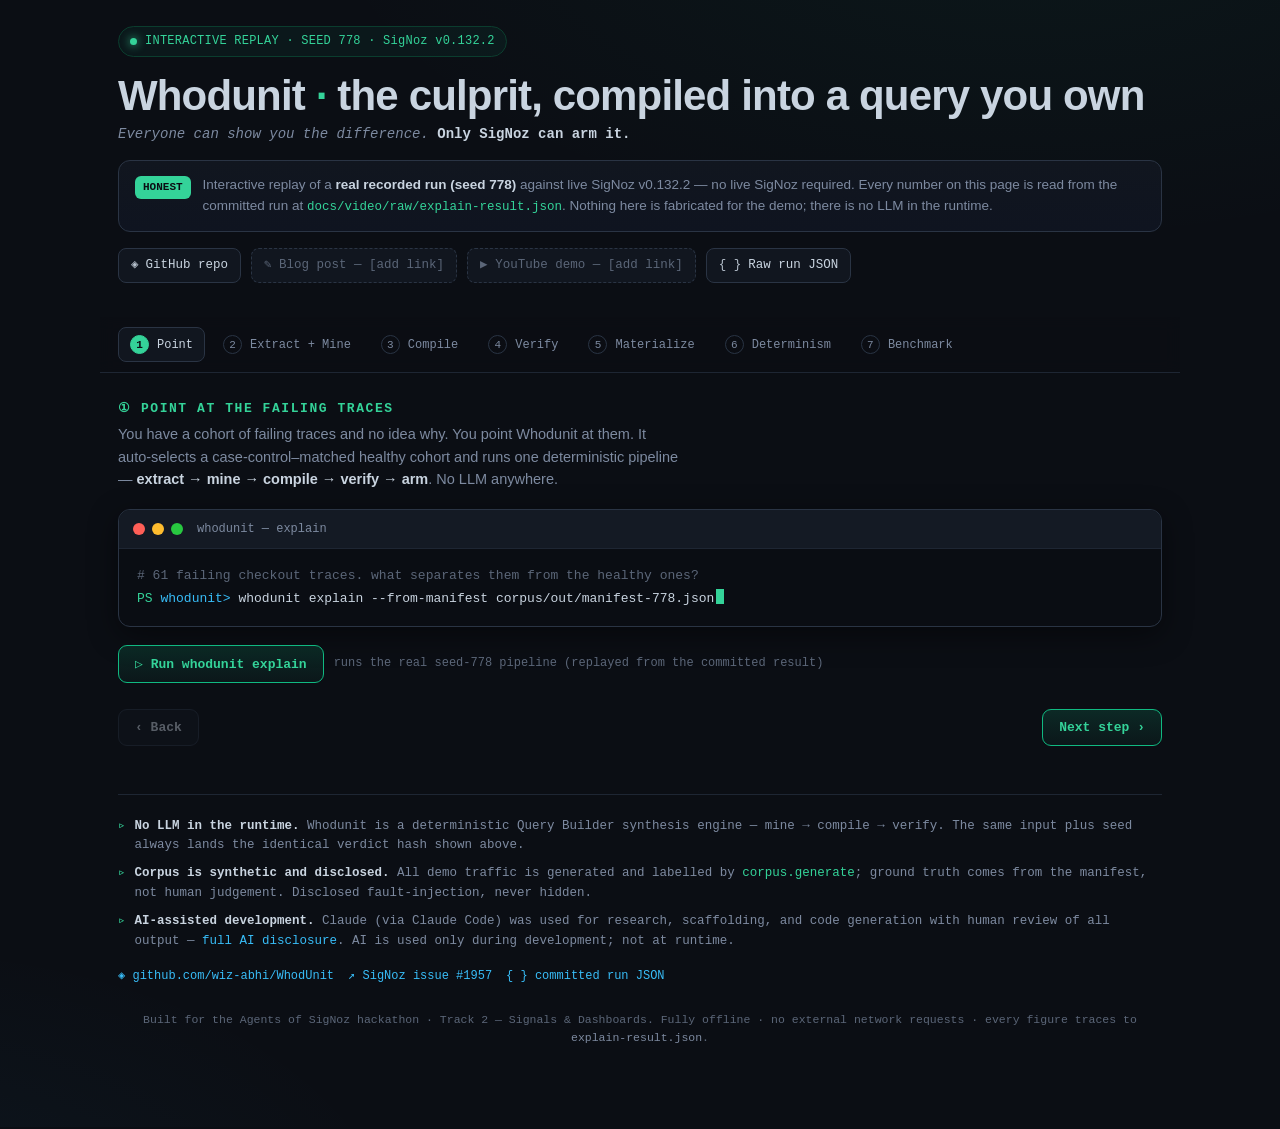
==== replay/index.html @ e2cc2e1f "replay: interactive hosted replay of the seed-778 run (HF static Space) Self-contained single-page a" ====
<!doctype html>
<html lang="en">
<head>
<meta charset="utf-8" />
<meta name="viewport" content="width=device-width, initial-scale=1" />
<title>Whodunit — Interactive Replay (seed 778)</title>
<style>
  /* ---- reset / base ---- */
  *, *::before, *::after { box-sizing: border-box; }
  :root{
    --bg:#0b0e14; --bg2:#0d1117; --panel:#11161f; --panel2:#0f1420;
    --line:#1e2633; --line2:#2a3444;
    --ink:#c9d4e0; --dim:#7d8aa0; --dim2:#5b6678;
    --green:#34d399; --green-d:#10b981; --green-dd:#0b3d2e;
    --amber:#d6a45a; --amber-b:#f59e0b;
    --cyan:#38bdf8; --cyan-d:#0b2e3d;
    --red:#f87171; --red-d:#ef4444;
    --mono:"SFMono-Regular",Consolas,"Liberation Mono",Menlo,"DejaVu Sans Mono",monospace;
    --sans:-apple-system,BlinkMacSystemFont,"Segoe UI",Roboto,Helvetica,Arial,sans-serif;
    --shadow:0 8px 30px rgba(0,0,0,.45);
  }
  html,body{margin:0;padding:0;}
  body{
    background:
      radial-gradient(1200px 600px at 80% -10%, rgba(16,185,129,.06), transparent 60%),
      radial-gradient(900px 500px at -10% 110%, rgba(56,189,248,.05), transparent 60%),
      var(--bg);
    color:var(--ink); font-family:var(--sans);
    font-size:15px; line-height:1.55; -webkit-font-smoothing:antialiased;
  }
  a{color:var(--cyan); text-decoration:none;}
  a:hover{text-decoration:underline;}
  .wrap{max-width:1080px; margin:0 auto; padding:0 18px 80px;}
  .mono{font-family:var(--mono);}
  .nowrap{white-space:nowrap;}

  /* ---- banner ---- */
  header.top{padding:26px 0 8px;}
  .kicker{display:inline-flex;align-items:center;gap:8px;font-family:var(--mono);font-size:12px;color:var(--green);
    border:1px solid var(--green-dd);background:rgba(16,185,129,.06);padding:5px 11px;border-radius:999px;letter-spacing:.02em;}
  .kicker .dot{width:7px;height:7px;border-radius:50%;background:var(--green);box-shadow:0 0 10px var(--green);animation:pulse 2.4s infinite;}
  @keyframes pulse{0%,100%{opacity:1}50%{opacity:.35}}
  h1.title{font-size:clamp(26px,4.6vw,42px);line-height:1.08;margin:16px 0 6px;font-weight:800;letter-spacing:-.02em;}
  h1 .accent{color:var(--green);}
  .tagline{font-family:var(--mono);color:var(--dim);font-size:14px;margin:0 0 14px;font-style:italic;}
  .tagline b{color:var(--ink);font-style:normal;}
  .honest{border:1px solid var(--line2);background:linear-gradient(180deg,var(--panel),var(--panel2));
    border-radius:12px;padding:14px 16px;margin:14px 0 6px;font-size:13.5px;color:var(--dim);display:flex;gap:12px;align-items:flex-start;}
  .honest .badge{flex:none;font-family:var(--mono);font-size:11px;color:var(--bg);background:var(--green);border-radius:6px;padding:3px 8px;font-weight:700;margin-top:1px;}
  .honest code{color:var(--green);font-family:var(--mono);font-size:12.5px;}
  .links{display:flex;flex-wrap:wrap;gap:10px;margin:16px 0 4px;}
  .links a, .links span.ph{display:inline-flex;align-items:center;gap:7px;font-family:var(--mono);font-size:12.5px;
    border:1px solid var(--line2);border-radius:8px;padding:7px 12px;color:var(--ink);background:var(--panel);}
  .links a:hover{border-color:var(--green-d);text-decoration:none;}
  .links span.ph{color:var(--dim2);border-style:dashed;}
  .links .ico{opacity:.9;}

  /* ---- stepper rail ---- */
  nav.rail{position:sticky;top:0;z-index:20;background:rgba(11,14,20,.82);backdrop-filter:blur(8px);
    border-bottom:1px solid var(--line);margin:22px -18px 0;padding:10px 18px;overflow-x:auto;}
  .rail-inner{display:flex;gap:6px;min-width:max-content;}
  .step-btn{font-family:var(--mono);font-size:12px;color:var(--dim);background:transparent;border:1px solid transparent;
    border-radius:8px;padding:7px 11px;cursor:pointer;display:flex;align-items:center;gap:8px;white-space:nowrap;transition:.15s;}
  .step-btn .n{width:19px;height:19px;border-radius:50%;border:1px solid var(--line2);display:grid;place-items:center;font-size:11px;color:var(--dim);flex:none;}
  .step-btn:hover{color:var(--ink);border-color:var(--line2);}
  .step-btn.done .n{background:var(--green-dd);border-color:var(--green-d);color:var(--green);}
  .step-btn.active{color:var(--ink);background:var(--panel);border-color:var(--line2);}
  .step-btn.active .n{background:var(--green);border-color:var(--green);color:var(--bg);font-weight:700;}

  /* ---- stage ---- */
  main{margin-top:26px;}
  .screen{display:none;animation:fade .35s ease;}
  .screen.active{display:block;}
  @keyframes fade{from{opacity:0;transform:translateY(6px)}to{opacity:1;transform:none}}
  .screen h2{font-size:13px;font-family:var(--mono);color:var(--green);letter-spacing:.12em;text-transform:uppercase;margin:0 0 4px;}
  .screen .lead{color:var(--dim);font-size:14.5px;margin:0 0 18px;max-width:70ch;}
  .screen .lead b{color:var(--ink);}

  /* ---- terminal window ---- */
  .term{background:#0a0d13;border:1px solid var(--line2);border-radius:12px;box-shadow:var(--shadow);overflow:hidden;}
  .term-bar{display:flex;align-items:center;gap:8px;padding:10px 14px;background:#141a24;border-bottom:1px solid var(--line);}
  .term-bar .tl{display:flex;gap:7px;}
  .term-bar .tl i{width:12px;height:12px;border-radius:50%;display:block;}
  .tl .r{background:#ff5f57}.tl .y{background:#febc2e}.tl .g{background:#28c840}
  .term-bar .ttl{font-family:var(--mono);font-size:12px;color:var(--dim);margin-left:6px;}
  .term-body{padding:16px 18px;font-family:var(--mono);font-size:13px;line-height:1.7;overflow-x:auto;}
  .term-body .prompt{color:var(--green);}
  .term-body .path{color:var(--cyan);}
  .term-body .muted{color:var(--dim2);}
  .caret{display:inline-block;width:8px;height:15px;background:var(--green);vertical-align:-2px;animation:blink 1.05s step-end infinite;margin-left:2px;}
  @keyframes blink{50%{opacity:0}}

  .btn{font-family:var(--mono);font-size:13px;cursor:pointer;border-radius:9px;padding:10px 16px;font-weight:600;
    border:1px solid var(--green-d);background:linear-gradient(180deg,rgba(16,185,129,.16),rgba(16,185,129,.05));color:var(--green);transition:.15s;}
  .btn:hover{background:rgba(16,185,129,.22);box-shadow:0 0 0 3px rgba(16,185,129,.12);}
  .btn:active{transform:translateY(1px);}
  .btn[disabled]{opacity:.4;cursor:default;box-shadow:none;}
  .btn.ghost{border-color:var(--line2);color:var(--ink);background:var(--panel);}
  .btn.ghost:hover{border-color:var(--dim);box-shadow:none;}
  .btn.cyan{border-color:var(--cyan);color:var(--cyan);background:linear-gradient(180deg,rgba(56,189,248,.14),rgba(56,189,248,.04));}
  .btn.cyan:hover{background:rgba(56,189,248,.2);box-shadow:0 0 0 3px rgba(56,189,248,.12);}
  .actions{display:flex;flex-wrap:wrap;gap:10px;margin-top:18px;align-items:center;}
  .actions .hint{font-family:var(--mono);font-size:12px;color:var(--dim2);}

  .reveal{max-height:0;overflow:hidden;transition:max-height .5s ease, opacity .4s ease;opacity:0;}
  .reveal.show{max-height:6000px;opacity:1;}

  /* ---- verdict banner (board) ---- */
  .verdict{border:1px solid var(--green-d);border-radius:10px;background:rgba(16,185,129,.05);padding:13px 16px;margin:16px 0;}
  .verdict .vh{font-family:var(--mono);color:var(--green);font-size:11px;letter-spacing:.14em;text-transform:uppercase;margin-bottom:5px;}
  .verdict .vt{font-family:var(--mono);font-size:14px;color:var(--ink);}
  .verdict .vt .hl{color:var(--green);font-weight:700;}

  /* ---- board table ---- */
  .board-wrap{overflow-x:auto;border:1px solid var(--line2);border-radius:10px;background:#0a0d13;}
  table.board{border-collapse:collapse;width:100%;font-family:var(--mono);font-size:12.5px;min-width:760px;}
  table.board th{text-align:left;color:var(--ink);font-weight:700;padding:11px 12px;border-bottom:1px solid var(--line2);background:#121822;position:sticky;top:0;}
  table.board th.num, table.board td.num{text-align:right;}
  table.board td{padding:8px 12px;border-bottom:1px solid rgba(30,38,51,.6);color:var(--green);vertical-align:top;}
  table.board tr.win td{background:rgba(16,185,129,.09);color:var(--green);font-weight:700;}
  table.board tr.win td:first-child{border-left:3px solid var(--green);}
  table.board td.mark{color:var(--dim2);width:26px;text-align:center;}
  table.board tr.miss td{color:var(--amber);}
  table.board tr.miss td.cand{text-decoration:line-through;text-decoration-color:rgba(214,164,90,.5);}
  table.board tr.miss td.mark{color:var(--amber);}
  table.board td .lift{color:var(--green);}
  table.board tr.miss td .lift{color:var(--amber);}
  .board-foot{font-family:var(--mono);font-size:12px;color:var(--dim);padding:11px 14px;border-top:1px solid var(--line2);
    display:flex;flex-wrap:wrap;gap:16px;justify-content:space-between;}
  .board-foot b{color:var(--ink);}
  .cost{color:var(--cyan);}

  /* ---- compile ---- */
  .grid2{display:grid;grid-template-columns:1fr;gap:16px;}
  @media(min-width:760px){.grid2{grid-template-columns:1fr 1fr;}}
  .card{border:1px solid var(--line2);background:var(--panel);border-radius:11px;padding:15px 16px;}
  .card h3{margin:0 0 10px;font-size:12px;font-family:var(--mono);color:var(--dim);letter-spacing:.1em;text-transform:uppercase;}
  .expr{font-family:var(--mono);font-size:clamp(18px,3.4vw,26px);text-align:center;padding:14px 8px;color:var(--ink);letter-spacing:.02em;}
  .expr .op{color:var(--green);} .expr .A{color:#7dd3fc;} .expr .B{color:#86efac;} .expr .C{color:var(--amber-b);}
  .rsf{text-align:center;font-family:var(--mono);font-size:12.5px;color:var(--dim);margin-top:2px;}
  .rsf b{color:var(--cyan);}
  .leaf{font-family:var(--mono);font-size:12.5px;padding:9px 0;border-bottom:1px solid var(--line);display:flex;gap:10px;align-items:baseline;}
  .leaf:last-child{border-bottom:0;}
  .leaf .lk{flex:none;width:16px;height:16px;border-radius:4px;display:grid;place-items:center;font-size:11px;font-weight:700;color:var(--bg);}
  .leaf .lk.A{background:#7dd3fc;} .leaf .lk.B{background:#86efac;} .leaf .lk.C{background:var(--amber-b);}
  .leaf code{color:var(--ink);word-break:break-word;}

  /* ---- verify receipt ---- */
  .receipt{border:1px solid var(--line2);border-radius:14px;background:linear-gradient(180deg,#0a0d13,#0c1017);padding:24px;text-align:center;}
  .receipt .rr{display:inline-flex;flex-wrap:wrap;gap:0;align-items:stretch;border:1px solid var(--line2);border-radius:12px;overflow:hidden;}
  .receipt .cell{padding:16px 22px;border-right:1px solid var(--line2);min-width:120px;}
  .receipt .cell:last-child{border-right:0;}
  .receipt .cell .lab{font-family:var(--mono);font-size:11px;color:var(--dim);letter-spacing:.1em;text-transform:uppercase;}
  .receipt .cell .val{font-family:var(--mono);font-size:30px;font-weight:800;color:var(--ink);margin-top:4px;}
  .receipt .cell.match{background:rgba(16,185,129,.1);}
  .receipt .cell.match .val{color:var(--green);}
  .receipt .snap{opacity:0;transform:scale(.6) translateY(8px);transition:transform .45s cubic-bezier(.2,1.3,.4,1),opacity .4s;}
  .receipt .snap.in{opacity:1;transform:none;}
  .receipt .prec{margin-top:20px;font-family:var(--mono);font-size:14px;color:var(--dim);opacity:0;transition:opacity .5s;}
  .receipt .prec.in{opacity:1;}
  .receipt .prec b{color:var(--green);font-size:18px;}
  .receipt .costline{margin-top:10px;font-family:var(--mono);font-size:12px;color:var(--cyan);opacity:0;transition:opacity .5s;}
  .receipt .costline.in{opacity:1;}
  .glow{animation:glow 1.6s ease;}
  @keyframes glow{0%{box-shadow:0 0 0 0 rgba(16,185,129,.5)}100%{box-shadow:0 0 0 22px rgba(16,185,129,0)}}

  /* ---- materialize tabs ---- */
  .tabs{display:flex;gap:6px;margin-bottom:14px;flex-wrap:wrap;}
  .tab{font-family:var(--mono);font-size:12.5px;color:var(--dim);background:var(--panel);border:1px solid var(--line2);
    border-radius:8px;padding:8px 13px;cursor:pointer;}
  .tab.active{color:var(--cyan);border-color:var(--cyan);background:var(--cyan-d);}
  .tpane{display:none;} .tpane.active{display:block;}
  .permalink{font-family:var(--mono);font-size:11.5px;word-break:break-all;color:var(--dim);background:#0a0d13;border:1px solid var(--line);border-radius:9px;padding:12px 14px;max-height:150px;overflow:auto;}
  .permalink .host{color:var(--cyan);}
  .note{font-family:var(--mono);font-size:12px;color:var(--dim2);margin-top:9px;}
  .json{font-family:var(--mono);font-size:12px;line-height:1.65;background:#0a0d13;border:1px solid var(--line);border-radius:10px;padding:16px;overflow-x:auto;}
  .json .k{color:#7dd3fc;} .json .s{color:var(--green);} .json .fire{color:var(--red);font-weight:700;} .json .p{color:var(--dim);}
  .firing-pill{display:inline-flex;align-items:center;gap:8px;font-family:var(--mono);font-size:12px;color:var(--red);
    border:1px solid var(--red-d);background:rgba(239,68,68,.08);border-radius:999px;padding:5px 12px;margin-bottom:12px;}
  .firing-pill .d{width:7px;height:7px;border-radius:50%;background:var(--red);box-shadow:0 0 8px var(--red);animation:pulse 1.3s infinite;}
  .shot{border:1px solid var(--line2);border-radius:10px;overflow:hidden;margin-top:12px;}
  .shot img{display:block;width:100%;height:auto;}
  .shot .cap{font-family:var(--mono);font-size:11.5px;color:var(--dim);padding:8px 12px;background:var(--panel);border-top:1px solid var(--line);}

  /* ---- determinism ---- */
  .hashbox{border:1px solid var(--line2);border-radius:12px;background:#0a0d13;padding:22px;text-align:center;}
  .hashbox .hl{font-family:var(--mono);font-size:11px;color:var(--dim);letter-spacing:.12em;text-transform:uppercase;}
  .hashval{font-family:var(--mono);font-size:clamp(11px,2.6vw,16px);word-break:break-all;color:var(--green);margin:12px auto;max-width:640px;letter-spacing:.5px;}
  .runrow{display:flex;flex-wrap:wrap;gap:10px;align-items:center;justify-content:center;margin-top:6px;}
  .runlog{font-family:var(--mono);font-size:12px;color:var(--dim);margin-top:16px;text-align:left;max-width:640px;margin-left:auto;margin-right:auto;}
  .runlog div{padding:3px 0;border-bottom:1px solid var(--line);}
  .runlog .ok{color:var(--green);}

  /* ---- benchmark ---- */
  .bench-wrap{overflow-x:auto;border:1px solid var(--line2);border-radius:10px;}
  table.bench{border-collapse:collapse;width:100%;font-family:var(--mono);font-size:12.5px;min-width:720px;}
  table.bench th{background:#121822;color:var(--ink);text-align:left;padding:11px 12px;border-bottom:1px solid var(--line2);font-weight:700;}
  table.bench td{padding:10px 12px;border-bottom:1px solid rgba(30,38,51,.6);color:var(--dim);}
  table.bench td.ok{color:var(--green);font-weight:700;}
  table.bench td.abst{color:var(--cyan);}
  table.bench .pass{color:var(--green);}
  table.bench .fail{color:var(--amber);}
  table.bench tr.flag td{background:rgba(16,185,129,.05);}
  .bench-tot{font-family:var(--mono);font-size:13px;color:var(--green);margin-top:14px;text-align:center;font-weight:700;}

  /* ---- footer ---- */
  footer{margin-top:48px;border-top:1px solid var(--line);padding-top:22px;color:var(--dim);font-size:13px;}
  footer .disc{display:grid;gap:9px;font-family:var(--mono);font-size:12.5px;}
  footer .disc .li{display:flex;gap:9px;align-items:flex-start;}
  footer .disc .li .c{color:var(--green);flex:none;}
  footer .fl{margin-top:16px;display:flex;flex-wrap:wrap;gap:14px;font-family:var(--mono);font-size:12px;}
  .provenance{font-family:var(--mono);font-size:11.5px;color:var(--dim2);margin-top:26px;text-align:center;}
  .provenance a{color:var(--dim);}
  .sr{position:absolute;width:1px;height:1px;overflow:hidden;clip:rect(0,0,0,0);}
</style>
</head>
<body>
<div class="wrap">

  <header class="top">
    <span class="kicker"><span class="dot"></span>INTERACTIVE REPLAY · SEED 778 · SigNoz v0.132.2</span>
    <h1 class="title">Whodunit <span class="accent">·</span> the culprit, compiled into a query you own</h1>
    <p class="tagline">Everyone can show you the difference. <b>Only SigNoz can arm it.</b></p>

    <div class="honest">
      <span class="badge">HONEST</span>
      <div>Interactive replay of a <b style="color:var(--ink)">real recorded run (seed 778)</b> against live SigNoz v0.132.2 — no live SigNoz required.
      Every number on this page is read from the committed run at <code>docs/video/raw/explain-result.json</code>. Nothing here is fabricated for the demo; there is no LLM in the runtime.</div>
    </div>

    <div class="links">
      <a href="https://github.com/wiz-abhi/WhodUnit" target="_blank" rel="noopener"><span class="ico">◈</span> GitHub repo</a>
      <span class="ph" title="Fill in after publishing">✎ Blog post — [add link]</span>
      <span class="ph" title="Fill in after uploading">▶ YouTube demo — [add link]</span>
      <a href="data/explain-result.json" target="_blank" rel="noopener"><span class="ico">{ }</span> Raw run JSON</a>
    </div>
  </header>

  <nav class="rail" aria-label="Pipeline steps">
    <div class="rail-inner" id="rail"></div>
  </nav>

  <main id="stage">

    <!-- 0 · POINT -->
    <section class="screen active" data-step="0">
      <h2>① Point at the failing traces</h2>
      <p class="lead">You have a cohort of failing traces and no idea why. You point Whodunit at them. It auto-selects a case-control–matched healthy cohort and runs one deterministic pipeline — <b>extract → mine → compile → verify → arm</b>. No LLM anywhere.</p>
      <div class="term">
        <div class="term-bar"><span class="tl"><i class="r"></i><i class="y"></i><i class="g"></i></span><span class="ttl">whodunit — explain</span></div>
        <div class="term-body">
          <div><span class="muted"># 61 failing checkout traces. what separates them from the healthy ones?</span></div>
          <div><span class="prompt">PS</span> <span class="path">whodunit&gt;</span> whodunit explain --from-manifest corpus/out/manifest-778.json<span id="caret0" class="caret"></span></div>
          <div id="run0out" class="reveal"></div>
        </div>
      </div>
      <div class="actions">
        <button class="btn" id="btnRun0">▷ Run whodunit explain</button>
        <span class="hint">runs the real seed-778 pipeline (replayed from the committed result)</span>
      </div>
    </section>

    <!-- 1 · EXTRACT + MINE -->
    <section class="screen" data-step="1">
      <h2>② Extract + mine → the elimination board</h2>
      <p class="lead">One <b>clickhouse_sql</b> scan builds a per-trace boolean matrix (span predicates, parent→child edges, log features — joined by <code style="font-family:var(--mono);color:var(--green)">trace_id</code> in the same store). FP-growth then enumerates the <b>complete</b> itemset lattice before any test runs, so the FDR control is valid. It shows its work: the obvious single-predicate answers are eliminated because each appears in <b>both</b> cohorts. Only the conjunction survives.</p>

      <div class="verdict">
        <div class="vh">whodunit · verdict</div>
        <div class="vt"><span class="hl">DISCRIMINATOR</span> — the culprit is WITH edge <span class="hl">payment ⇒ redis-retry</span> AND WITHOUT <span class="hl">flag-service</span> &nbsp;(lift <span class="hl">13.1×</span>)</div>
      </div>

      <div class="board-wrap">
        <table class="board" id="boardTable">
          <thead><tr>
            <th class="mark"></th><th>candidate itemset</th>
            <th class="num">lift</th><th class="num">95% CI</th>
            <th class="num">bad</th><th class="num">healthy</th><th>verdict</th>
          </tr></thead>
          <tbody id="boardBody"></tbody>
        </table>
        <div class="board-foot">
          <span><b id="famN">7,806</b> candidate itemsets enumerated · <b id="featN">36</b> features · <b id="survN">6</b> survivors</span>
          <span class="cost">cost meter: one scan, <b id="rowsN" style="color:var(--cyan)">163,464</b> rows, <b id="msN" style="color:var(--cyan)">1,843</b> ms</span>
        </div>
      </div>
      <p class="note">Rows marked <span style="color:var(--amber)">✗</span> are near-misses struck out: adding a duration bucket to the winning pair changes nothing (same 61 / 0), so they are dominated and pruned. Single-predicate candidates never even reach here — each appears in both cohorts.</p>
    </section>

    <!-- 2 · COMPILE -->
    <section class="screen" data-step="2">
      <h2>③ Compile → a trace-operator query you own</h2>
      <p class="lead">The crown jewel. The winning itemset is lowered into a valid SigNoz <b>builder_trace_operator</b> envelope — respecting engine constraints (operator direction, left-bias, trace-scoped NOT) that were recovered by probing the live v0.132.2 engine.</p>
      <div class="grid2">
        <div class="card">
          <h3>compiled expression</h3>
          <div class="expr">( <span class="A">A</span> <span class="op">⇒</span> <span class="B">B</span> ) <span class="op">&amp;&amp;</span> <span class="op">NOT</span> <span class="C">C</span></div>
          <div class="rsf">returnSpansFrom = <b>A</b> &nbsp;·&nbsp; count_distinct(trace_id)</div>
        </div>
        <div class="card">
          <h3>leaf queries</h3>
          <div class="leaf"><span class="lk A">A</span><code>service.name = 'shop-payment'</code></div>
          <div class="leaf"><span class="lk B">B</span><code>name = 'redis-retry'</code></div>
          <div class="leaf"><span class="lk C">C</span><code>service.name = 'shop-flag-service' AND name = 'GET /flags/evaluate'</code></div>
        </div>
      </div>
      <p class="note">⇒ is the <b style="color:var(--ink)">direct</b> (single-hop) descendant operator; the outcome operand is normalised <b style="color:var(--ink)">left</b> so a real Trace Explorer link returns the right spans. Absence is only expressible anchored to a positive operand — a bare <code style="color:var(--green)">NOT C</code> returns zero and is refused.</p>
    </section>

    <!-- 3 · VERIFY -->
    <section class="screen" data-step="3">
      <h2>④ Verify — mined vs the live engine</h2>
      <p class="lead">The synthesized query is not trusted — it is <b>run against SigNoz</b> as a scalar <code style="font-family:var(--mono);color:var(--green)">count_distinct(trace_id)</code> and asserted equal to the miner's own local count. This is the differential receipt. It is the whole thesis in one row.</p>
      <div class="receipt" id="receipt">
        <div class="rr">
          <div class="cell snap" data-d="0"><div class="lab">mined</div><div class="val">61</div></div>
          <div class="cell snap" data-d="1"><div class="lab">SigNoz</div><div class="val">61</div></div>
          <div class="cell match snap" data-d="2"><div class="lab">verdict</div><div class="val">MATCH</div></div>
        </div>
        <div class="prec" id="precLine">precision <b>1.00</b> &nbsp;·&nbsp; recall <b>1.00</b> &nbsp;·&nbsp; 61 bad / 0 healthy</div>
        <div class="costline" id="costLine">verified live · 46,805 rows scanned</div>
      </div>
      <div class="actions">
        <button class="btn" id="btnVerify">▷ Run differential verification</button>
        <span class="hint">the flat baseline returns precision 0.17 here — it cannot see the conjunction</span>
      </div>
    </section>

    <!-- 4 · MATERIALIZE -->
    <section class="screen" data-step="4">
      <h2>⑤ Materialize — the artifact, not a paragraph</h2>
      <p class="lead">The deliverable is a Query Builder artifact you keep: a Trace Explorer permalink, a dashboard panel, and an armed v2alpha1 alert whose webhook fired end-to-end at <b>t+182s</b>.</p>
      <div class="tabs">
        <button class="tab active" data-t="perm">Trace Explorer permalink</button>
        <button class="tab" data-t="alert">Armed alert · firing webhook</button>
      </div>
      <div class="tpane active" data-t="perm">
        <div class="permalink" id="permBox"></div>
        <a class="btn cyan" id="permOpen" href="#" target="_blank" rel="noopener" style="display:inline-block;margin-top:12px;text-decoration:none;">↗ Open in a real SigNoz UI</a>
        <p class="note">This is the exact link Whodunit emitted (from <code style="color:var(--green)">docs/video/raw/permalink.txt</code>). It resolves against a running SigNoz at <code style="color:var(--cyan)">localhost:8080</code> — the dev stack the run was recorded on — so it opens a real Trace Explorer, not a mock.</p>
        <div class="shot"><img src="assets/operator-probe.png" alt="Trace-operator query executing in the SigNoz Query Builder" loading="lazy"><div class="cap">the compiled (A ⇒ B) && NOT C running live in the SigNoz Query Builder</div></div>
      </div>
      <div class="tpane" data-t="alert">
        <div class="firing-pill"><span class="d"></span>FIRING · critical · caught at POST /whodunit (4,282 B)</div>
        <div class="json" id="webhookBox"></div>
        <p class="note">Real captured webhook body from <code style="color:var(--green)">docs/video/raw/webhook.log</code> — a v2alpha1 rule on the compiled discriminator delivered end-to-end.</p>
        <div class="shot"><img src="assets/alert-firing.png" alt="The armed rule in SigNoz breaching both thresholds, and the delivered webhook body" loading="lazy"><div class="cap">the armed rule breaching WARN + CRIT thresholds → the delivered webhook</div></div>
      </div>
    </section>

    <!-- 5 · DETERMINISM -->
    <section class="screen" data-step="5">
      <h2>⑥ Determinism — same input, same verdict</h2>
      <p class="lead">There is no LLM and no randomness in the runtime. The same input plus seed always produces the <b>identical verdict hash</b>. Run it as many times as you like — it never drifts.</p>
      <div class="hashbox">
        <div class="hl">verdict hash · sha-256</div>
        <div class="hashval" id="hashVal">95f8835759e2865ec90f17b45df7f1f74f9944484bad4f014e0f209826f91fb5</div>
        <div class="runrow">
          <button class="btn" id="btnRerun">↻ Run again</button>
          <span class="hint" id="runCount">run #1 · hash stable</span>
        </div>
        <div class="runlog" id="runLog"></div>
      </div>
    </section>

    <!-- 6 · BENCHMARK -->
    <section class="screen" data-step="6">
      <h2>⑦ Benchmark — 6 / 6, honestly scored</h2>
      <p class="lead">Six scenarios run live against the stack, each scored against a machine-checkable ground-truth manifest, with a properly-implemented BubbleUp-style flat baseline for comparison. Whodunit nails the conjunction the baseline can't see, ties on single-feature faults (their home turf), and takes the honesty path — abstain / partial, never a false culprit — where a confident answer would be wrong.</p>
      <div class="bench-wrap">
        <table class="bench">
          <thead><tr><th>scenario</th><th>ground truth</th><th>whodunit</th><th>recall</th><th>flat baseline</th><th>outcome</th></tr></thead>
          <tbody id="benchBody"></tbody>
        </table>
      </div>
      <div class="bench-tot">6 / 6 scenarios pass · recall stays 1.00 on every expressible fault · baseline never clears the 0.80 precision gate on the conjunction</div>
      <p class="note">The flagship replay above is <b>seed 778</b> (61 bad traces). The benchmark aggregates six scenarios at their own seeds 101–106 — e.g. <code style="color:var(--green)">conditional_dep</code> at seed 101 has 89 bad traces. Counts vary with seed; the invariants do not. Full table: <a href="https://github.com/wiz-abhi/WhodUnit/blob/main/benchmark/REPORT.md" target="_blank" rel="noopener">benchmark/REPORT.md</a>.</p>
    </section>

  </main>

  <div class="actions" style="justify-content:space-between;margin-top:26px;">
    <button class="btn ghost" id="prevBtn">‹ Back</button>
    <button class="btn" id="nextBtn">Next step ›</button>
  </div>

  <footer>
    <div class="disc">
      <div class="li"><span class="c">▹</span><span><b style="color:var(--ink)">No LLM in the runtime.</b> Whodunit is a deterministic Query Builder synthesis engine — mine → compile → verify. The same input plus seed always lands the identical verdict hash shown above.</span></div>
      <div class="li"><span class="c">▹</span><span><b style="color:var(--ink)">Corpus is synthetic and disclosed.</b> All demo traffic is generated and labelled by <code style="color:var(--green)">corpus.generate</code>; ground truth comes from the manifest, not human judgement. Disclosed fault-injection, never hidden.</span></div>
      <div class="li"><span class="c">▹</span><span><b style="color:var(--ink)">AI-assisted development.</b> Claude (via Claude Code) was used for research, scaffolding, and code generation with human review of all output — <a href="https://github.com/wiz-abhi/WhodUnit#ai-disclosure" target="_blank" rel="noopener">full AI disclosure</a>. AI is used only during development; not at runtime.</span></div>
    </div>
    <div class="fl">
      <a href="https://github.com/wiz-abhi/WhodUnit" target="_blank" rel="noopener">◈ github.com/wiz-abhi/WhodUnit</a>
      <a href="https://github.com/SigNoz/signoz/issues/1957" target="_blank" rel="noopener">↗ SigNoz issue #1957</a>
      <a href="data/explain-result.json" target="_blank" rel="noopener">{ } committed run JSON</a>
    </div>
    <div class="provenance">Built for the Agents of SigNoz hackathon · Track 2 — Signals &amp; Dashboards. Fully offline · no external network requests · every figure traces to <a href="data/explain-result.json">explain-result.json</a>.</div>
  </footer>

</div>

<script>
/* ============================================================
   All values below are copied verbatim from the committed run
   docs/video/raw/explain-result.json (seed 778). No fetch is
   used, so the page renders identically offline / over file://.
   ============================================================ */
const DATA = {
  verdict_hash: "95f8835759e2865ec90f17b45df7f1f74f9944484bad4f014e0f209826f91fb5",
  family_size: 7806, n_features: 36,
  bad: 61, healthy: 0,
  lift: "13.1", ci: "[10.8, 17.2]",
  scan_rows: 163464, scan_ms: 1843, verify_rows: 46805,
  // the 6 survivors (mine_result_findings) — winner is index 1 (chosen_finding)
  survivors: [
    "edge payment ⇒ redis-retry  AND NOT edge checkout ⇒ GET /flags/evaluate",
    "edge payment ⇒ redis-retry  AND NOT span flag-service · GET /flags/evaluate",
    "edge payment ⇒ redis-retry  AND NOT svc shop-flag-service",
    "span payment · redis-retry  AND NOT edge checkout ⇒ GET /flags/evaluate",
    "span payment · redis-retry  AND NOT span flag-service · GET /flags/evaluate",
    "span payment · redis-retry  AND NOT svc shop-flag-service"
  ],
  winnerIndex: 1,
  // near_misses (struck out) — dur-bucket supersets, dominated & pruned
  nearMisses: [
    "dur [0,1.05ms)  AND edge payment ⇒ redis-retry  AND NOT edge checkout ⇒ GET /flags/evaluate",
    "dur [0,1.05ms)  AND span payment · redis-retry  AND NOT span flag-service · GET /flags/evaluate",
    "dur [17.3ms,∞)  AND edge payment ⇒ redis-retry  AND NOT svc shop-flag-service",
    "dur [17.3ms,∞)  AND span payment · redis-retry  AND NOT edge checkout ⇒ GET /flags/evaluate"
  ]
};

const STEPS = ["Point","Extract + Mine","Compile","Verify","Materialize","Determinism","Benchmark"];
let cur = 0, maxSeen = 0;

/* ---- build rail ---- */
const rail = document.getElementById('rail');
STEPS.forEach((s,i)=>{
  const b=document.createElement('button');
  b.className='step-btn'; b.dataset.i=i;
  b.innerHTML=`<span class="n">${i+1}</span>${s}`;
  b.onclick=()=>go(i);
  rail.appendChild(b);
});

function go(i){
  i=Math.max(0,Math.min(STEPS.length-1,i));
  cur=i; maxSeen=Math.max(maxSeen,i);
  document.querySelectorAll('.screen').forEach(s=>s.classList.toggle('active', +s.dataset.step===i));
  document.querySelectorAll('.step-btn').forEach((b,bi)=>{
    b.classList.toggle('active', bi===i);
    b.classList.toggle('done', bi<i || bi<=maxSeen && bi!==i);
  });
  document.getElementById('prevBtn').disabled = (i===0);
  const nb=document.getElementById('nextBtn');
  nb.textContent = i===STEPS.length-1 ? 'Back to start ↺' : 'Next step ›';
  window.scrollTo({top:0,behavior:'smooth'});
  if(i===1) renderBoard();
  if(i===4) renderMaterialize();
}
document.getElementById('nextBtn').onclick=()=>{ cur===STEPS.length-1 ? go(0) : go(cur+1); };
document.getElementById('prevBtn').onclick=()=>go(cur-1);

/* ---- step 0: run animation ---- */
document.getElementById('btnRun0').onclick=function(){
  this.disabled=true;
  const caret=document.getElementById('caret0'); caret.style.display='none';
  const out=document.getElementById('run0out');
  const lines=[
    ['<span class="muted">→ extract</span>  one clickhouse_sql scan · 163,464 rows · 1,843 ms',120],
    ['<span class="muted">→ mine</span>     7,806 candidate itemsets · 36 features · FP-growth lattice',180],
    ['<span class="muted">→ compile</span>  (A ⇒ B) && NOT C  ·  returnSpansFrom = A',180],
    ['<span class="muted">→ verify</span>   mined 61 == SigNoz 61  <span style="color:var(--green)">MATCH</span>',180],
    ['<span style="color:var(--green)">✓ DISCRIMINATOR</span>  lift 13.1× · precision 1.00 · recall 1.00',160],
    ['<span class="muted">verdict hash</span> 95f8835…  <span class="muted">(deterministic)</span>',120]
  ];
  out.classList.add('show'); let html='';
  let d=200;
  lines.forEach((ln)=>{ setTimeout(()=>{ html+=`<div>${ln[0]}</div>`; out.innerHTML=html; }, d); d+=ln[1]+260; });
  setTimeout(()=>{ html+=`<div style="margin-top:8px;color:var(--dim)">↳ step through each stage below, or hit <b style="color:var(--green)">Next step</b>.</div>`; out.innerHTML=html; go(1); }, d+150);
};

/* ---- step 1: elimination board ---- */
let boardBuilt=false;
function renderBoard(){
  if(boardBuilt) return; boardBuilt=true;
  document.getElementById('famN').textContent=DATA.family_size.toLocaleString();
  document.getElementById('featN').textContent=DATA.n_features;
  document.getElementById('survN').textContent=DATA.survivors.length;
  document.getElementById('rowsN').textContent=DATA.scan_rows.toLocaleString();
  document.getElementById('msN').textContent=DATA.scan_ms.toLocaleString();
  const body=document.getElementById('boardBody');
  const row=(mark,cand,cls)=>`<tr class="${cls}">
    <td class="mark">${mark}</td>
    <td class="cand">${cand}</td>
    <td class="num"><span class="lift">${DATA.lift}×</span></td>
    <td class="num">${DATA.ci}</td>
    <td class="num">${DATA.bad}</td>
    <td class="num">${DATA.healthy}</td>
    <td>discriminator</td></tr>`;
  let html='';
  DATA.survivors.forEach((c,i)=>{
    const win = i===DATA.winnerIndex;
    html+=row(win?'▸':'', c, win?'win':'');
  });
  DATA.nearMisses.forEach(c=>{ html+=row('✗', c, 'miss'); });
  body.innerHTML=html;
}

/* ---- step 3: verify receipt snap-in ---- */
let verified=false;
document.getElementById('btnVerify').onclick=function(){
  this.disabled=true;
  const cells=[...document.querySelectorAll('#receipt .snap')];
  cells.forEach(c=>c.classList.remove('in'));
  document.getElementById('precLine').classList.remove('in');
  document.getElementById('costLine').classList.remove('in');
  cells.forEach((c,i)=> setTimeout(()=>{
    c.classList.add('in');
    if(i===2){ c.classList.add('glow'); setTimeout(()=>c.classList.remove('glow'),1700); }
  }, 260*i + 200));
  setTimeout(()=>document.getElementById('precLine').classList.add('in'), 260*3+300);
  setTimeout(()=>document.getElementById('costLine').classList.add('in'), 260*3+650);
  verified=true;
};

/* ---- step 4: materialize (permalink + webhook) ---- */
let matBuilt=false;
function renderMaterialize(){
  if(matBuilt) return; matBuilt=true;
  const permBox=document.getElementById('permBox');
  permBox.innerHTML = '<span class="host">http://localhost:8080</span>/traces-explorer?compositeQuery=%257B%2522queryType%2522%253A%2522builder%2522%252C%2522builder%2522%253A%257B%2522queryData%2522%253A%255B…A: service.name=%27shop-payment%27 … B: name=%27redis-retry%27 … C: service.name=%27shop-flag-service%27 AND name=%27GET /flags/evaluate%27 … queryTraceOperator: %2528A %253D%253E B%2529 %2526%2526 NOT C, returnSpansFrom=A %255D%257D&startTime=1784957400000&endTime=1784957940000';
  document.getElementById('permOpen').href = REAL_PERMALINK;

  const wh=document.getElementById('webhookBox');
  wh.innerHTML = [
    '{',
    '  <span class="k">"receiver"</span>: <span class="s">"whodunit-default"</span>,',
    '  <span class="k">"status"</span>: <span class="fire">"firing"</span>,',
    '  <span class="k">"alerts"</span>: [{',
    '    <span class="k">"status"</span>: <span class="fire">"firing"</span>,',
    '    <span class="k">"labels"</span>: {',
    '      <span class="k">"alertname"</span>: <span class="s">"whodunit: (A =&gt; B) &amp;&amp; NOT C"</span>,',
    '      <span class="k">"ruleId"</span>: <span class="s">"019f97f7-f80b-7559-b585-8b0526accf71"</span>,',
    '      <span class="k">"severity"</span>: <span class="s">"critical"</span>,',
    '      <span class="k">"team"</span>: <span class="s">"whodunit"</span>,',
    '      <span class="k">"threshold.name"</span>: <span class="s">"warning"</span>',
    '    },',
    '    <span class="k">"annotations"</span>: {',
    '      <span class="k">"description"</span>: <span class="s">"Whodunit discriminator (A =&gt; B) &amp;&amp; NOT C — count_distinct(trace_id) of matching traces."</span>,',
    '      <span class="k">"summary"</span>: <span class="s">"Whodunit: (A =&gt; B) &amp;&amp; NOT C is firing."</span>,',
    '      <span class="k">"related_traces"</span>: <span class="s">"http://localhost:8080/traces-explorer?compositeQuery=…"</span>',
    '    },',
    '    <span class="k">"startsAt"</span>: <span class="s">"2026-07-25T06:33:29.361390944Z"</span>,',
    '    <span class="k">"fingerprint"</span>: <span class="s">"ad04ee00d16a72a0"</span>',
    '  }],',
    '  <span class="k">"externalURL"</span>: <span class="s">"http://localhost:8080"</span>, <span class="k">"version"</span>: <span class="s">"4"</span>',
    '}'
  ].join('\n');
}
/* the exact committed permalink string (docs/video/raw/permalink.txt) */
const REAL_PERMALINK = "http://localhost:8080/traces-explorer?compositeQuery=%257B%2522queryType%2522%253A%2522builder%2522%252C%2522builder%2522%253A%257B%2522queryData%2522%253A%255B%257B%2522dataSource%2522%253A%2522traces%2522%252C%2522queryName%2522%253A%2522A%2522%252C%2522filter%2522%253A%257B%2522expression%2522%253A%2522deployment.environment%2520%253D%2520%2527whodunit-demo%2527%2520AND%2520service.name%2520%253D%2520%2527shop-payment%2527%2522%257D%257D%255D%257D&startTime=1784957400000&endTime=1784957940000";

/* materialize tabs */
document.querySelectorAll('.tab').forEach(t=>{
  t.onclick=()=>{
    document.querySelectorAll('.tab').forEach(x=>x.classList.toggle('active',x===t));
    document.querySelectorAll('.tpane').forEach(p=>p.classList.toggle('active',p.dataset.t===t.dataset.t));
  };
});

/* ---- step 5: determinism re-run ---- */
let runN=1;
const runLog=document.getElementById('runLog');
document.getElementById('btnRerun').onclick=function(){
  runN++;
  const hv=document.getElementById('hashVal');
  hv.style.opacity=0;
  setTimeout(()=>{ hv.textContent=DATA.verdict_hash; hv.style.transition='opacity .3s'; hv.style.opacity=1; },140);
  document.getElementById('runCount').textContent=`run #${runN} · hash stable`;
  const line=document.createElement('div');
  line.innerHTML=`run #${runN}: <span class="ok">95f8835…f91fb5 ✓ identical</span> <span style="color:var(--dim2)">(no drift)</span>`;
  runLog.prepend(line);
  if(runLog.children.length>5) runLog.removeChild(runLog.lastChild);
};

/* ---- step 6: benchmark ---- */
const BENCH=[
  ["conditional_dep","discriminator","discriminator ✓","1.00","0.23 / 1.00","FAILS",true,"ok"],
  ["new_edge","discriminator","discriminator ✓","1.00","1.00 / 1.00","ties","","ok"],
  ["cache_bypass","discriminator","discriminator ✓","1.00","1.00 / 1.00","ties","","ok"],
  ["retry_storm","abstain","partial ✓","—","0.21 / 0.99","FAILS","","abst"],
  ["decoys","abstain","abstain ✓","—","0.29 / 0.85","FAILS","","abst"],
  ["null_scenario","abstain","abstain ✓","—","0.14 / 0.77","FAILS","","abst"]
];
document.getElementById('benchBody').innerHTML = BENCH.map(r=>{
  const outClass = r[5]==='ties' ? 'fail' : (r[5]==='FAILS' ? 'fail' : 'pass');
  const outTxt = r[5]==='ties' ? 'baseline ties' : (r[5]==='FAILS' ? 'baseline '+r[5].toLowerCase() : r[5]);
  return `<tr class="${r[6]?'flag':''}">
    <td style="color:var(--ink)">${r[0]}</td>
    <td>${r[1]}</td>
    <td class="${r[7]}">${r[2]}</td>
    <td style="color:var(--ink)">${r[3]}</td>
    <td>${r[4]}</td>
    <td class="${outClass}">${outTxt}</td></tr>`;
}).join('');

/* init */
go(0);
document.getElementById('prevBtn').disabled=true;
</script>
</body>
</html>
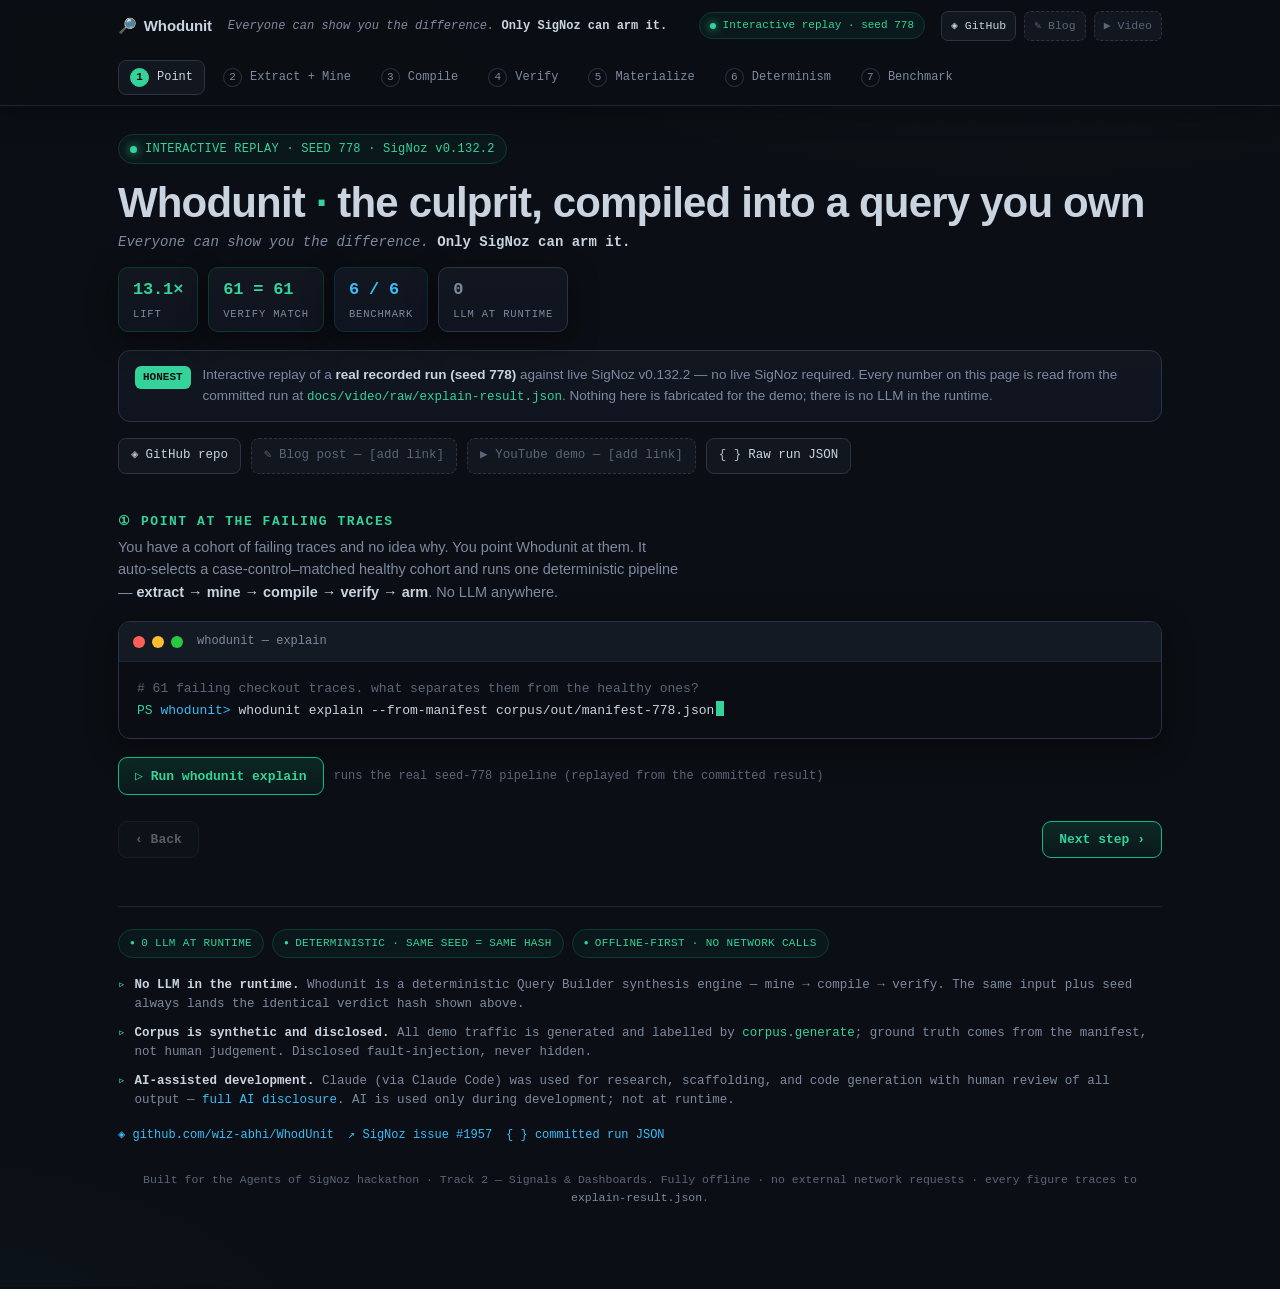
==== commit 3c69f64f: "replay: sticky header, hero chips, and stage-colored accents (amber verify/alert, blue materialize) " ====
--- a/replay/index.html
+++ b/replay/index.html
@@ -12,7 +12,7 @@
     --line:#1e2633; --line2:#2a3444;
     --ink:#c9d4e0; --dim:#7d8aa0; --dim2:#5b6678;
     --green:#34d399; --green-d:#10b981; --green-dd:#0b3d2e;
-    --amber:#d6a45a; --amber-b:#f59e0b;
+    --amber:#d6a45a; --amber-b:#f59e0b; --amber-dd:#3d2c0d;
     --cyan:#38bdf8; --cyan-d:#0b2e3d;
     --red:#f87171; --red-d:#ef4444;
     --mono:"SFMono-Regular",Consolas,"Liberation Mono",Menlo,"DejaVu Sans Mono",monospace;
@@ -34,16 +34,46 @@
   .mono{font-family:var(--mono);}
   .nowrap{white-space:nowrap;}
 
-  /* ---- banner ---- */
-  header.top{padding:26px 0 8px;}
+  /* ---- sticky shell (compact header + rail travel together) ---- */
+  .sticky-shell{position:sticky;top:0;z-index:30;background:rgba(11,14,20,.86);backdrop-filter:blur(10px);
+    border-bottom:1px solid var(--line);box-shadow:0 6px 24px rgba(0,0,0,.28);}
+  .header-compact{max-width:1080px;margin:0 auto;padding:11px 18px;display:flex;flex-wrap:wrap;align-items:center;gap:10px 16px;}
+  .wordmark{display:inline-flex;align-items:center;gap:7px;font-weight:800;font-size:15px;color:var(--ink);letter-spacing:-.01em;}
+  .wordmark .lens{filter:none;}
+  .tagline-mini{font-family:var(--mono);font-size:12px;color:var(--dim);font-style:italic;flex:1 1 auto;min-width:180px;}
+  .tagline-mini b{color:var(--ink);font-style:normal;}
+  .pill-mini{display:inline-flex;align-items:center;gap:7px;font-family:var(--mono);font-size:11px;color:var(--green);
+    border:1px solid var(--green-dd);background:rgba(16,185,129,.07);padding:4px 10px;border-radius:999px;white-space:nowrap;flex:none;}
+  .pill-mini .dot{width:6px;height:6px;border-radius:50%;background:var(--green);box-shadow:0 0 8px var(--green);animation:pulse 2.4s infinite;flex:none;}
+  @keyframes pulse{0%,100%{opacity:1}50%{opacity:.35}}
+  .header-links{display:flex;gap:8px;flex:none;}
+  .header-links a, .header-links span.ph{display:inline-flex;align-items:center;gap:5px;font-family:var(--mono);font-size:11.5px;
+    border:1px solid var(--line2);border-radius:7px;padding:5px 9px;color:var(--ink);background:var(--panel);white-space:nowrap;}
+  .header-links a:hover{border-color:var(--green-d);text-decoration:none;}
+  .header-links span.ph{color:var(--dim2);border-style:dashed;}
+  @media(max-width:640px){.tagline-mini{display:none;}}
+
+  /* ---- hero band ---- */
+  .hero{padding:28px 0 8px;}
   .kicker{display:inline-flex;align-items:center;gap:8px;font-family:var(--mono);font-size:12px;color:var(--green);
     border:1px solid var(--green-dd);background:rgba(16,185,129,.06);padding:5px 11px;border-radius:999px;letter-spacing:.02em;}
   .kicker .dot{width:7px;height:7px;border-radius:50%;background:var(--green);box-shadow:0 0 10px var(--green);animation:pulse 2.4s infinite;}
-  @keyframes pulse{0%,100%{opacity:1}50%{opacity:.35}}
   h1.title{font-size:clamp(26px,4.6vw,42px);line-height:1.08;margin:16px 0 6px;font-weight:800;letter-spacing:-.02em;}
   h1 .accent{color:var(--green);}
   .tagline{font-family:var(--mono);color:var(--dim);font-size:14px;margin:0 0 14px;font-style:italic;}
   .tagline b{color:var(--ink);font-style:normal;}
+
+  /* ---- headline result chips ---- */
+  .chips{display:flex;flex-wrap:wrap;gap:10px;margin:6px 0 18px;}
+  .chip{display:flex;flex-direction:column;align-items:flex-start;gap:2px;border:1px solid var(--line2);
+    background:linear-gradient(180deg,var(--panel),var(--panel2));border-radius:10px;padding:9px 14px;box-shadow:var(--shadow);}
+  .chip .cv{font-family:var(--mono);font-weight:800;font-size:17px;color:var(--ink);letter-spacing:-.01em;}
+  .chip .cl{font-family:var(--mono);font-size:10.5px;color:var(--dim);letter-spacing:.08em;text-transform:uppercase;}
+  .chip.c-green{border-color:var(--green-dd);} .chip.c-green .cv{color:var(--green);}
+  .chip.c-amber{border-color:#5a4114;} .chip.c-amber .cv{color:var(--amber-b);}
+  .chip.c-blue{border-color:var(--cyan-d);} .chip.c-blue .cv{color:var(--cyan);}
+  .chip.c-dim .cv{color:var(--dim);}
+
   .honest{border:1px solid var(--line2);background:linear-gradient(180deg,var(--panel),var(--panel2));
     border-radius:12px;padding:14px 16px;margin:14px 0 6px;font-size:13.5px;color:var(--dim);display:flex;gap:12px;align-items:flex-start;}
   .honest .badge{flex:none;font-family:var(--mono);font-size:11px;color:var(--bg);background:var(--green);border-radius:6px;padding:3px 8px;font-weight:700;margin-top:1px;}
@@ -56,8 +86,8 @@
   .links .ico{opacity:.9;}
 
   /* ---- stepper rail ---- */
-  nav.rail{position:sticky;top:0;z-index:20;background:rgba(11,14,20,.82);backdrop-filter:blur(8px);
-    border-bottom:1px solid var(--line);margin:22px -18px 0;padding:10px 18px;overflow-x:auto;}
+  nav.rail{background:transparent;max-width:1080px;margin:0 auto;
+    border-bottom:none;padding:8px 18px 10px;overflow-x:auto;}
   .rail-inner{display:flex;gap:6px;min-width:max-content;}
   .step-btn{font-family:var(--mono);font-size:12px;color:var(--dim);background:transparent;border:1px solid transparent;
     border-radius:8px;padding:7px 11px;cursor:pointer;display:flex;align-items:center;gap:8px;white-space:nowrap;transition:.15s;}
@@ -212,15 +242,83 @@
   .provenance{font-family:var(--mono);font-size:11.5px;color:var(--dim2);margin-top:26px;text-align:center;}
   .provenance a{color:var(--dim);}
   .sr{position:absolute;width:1px;height:1px;overflow:hidden;clip:rect(0,0,0,0);}
+
+  /* ---- footer badges ---- */
+  .fbadges{display:flex;flex-wrap:wrap;gap:8px;margin-bottom:18px;}
+  .fbadge{display:inline-flex;align-items:center;gap:6px;font-family:var(--mono);font-size:11px;color:var(--green);
+    border:1px solid var(--green-dd);background:rgba(16,185,129,.06);border-radius:999px;padding:5px 11px;letter-spacing:.03em;}
+  .fbadge::before{content:"●";font-size:8px;}
+
+  /* ---- board: zebra rows for the plain survivor rows ---- */
+  table.board tbody tr:not(.win):not(.miss):nth-of-type(even) td{background:rgba(255,255,255,.025);}
+
+  /* ---- stage accent: verify = amber ---- */
+  section.screen[data-step="3"] h2{color:var(--amber-b);}
+  section.screen[data-step="3"] .lead b{color:var(--amber-b);}
+  .receipt{border-top:3px solid var(--amber-b);}
+  #btnVerify{border-color:var(--amber-b);color:var(--amber-b);background:linear-gradient(180deg,rgba(245,158,11,.16),rgba(245,158,11,.05));}
+  #btnVerify:hover{background:rgba(245,158,11,.22);box-shadow:0 0 0 3px rgba(245,158,11,.14);}
+  .receipt .cell.match .val::before{content:"✓ ";}
+
+  /* ---- stage accent: materialize = blue ---- */
+  section.screen[data-step="4"] h2{color:var(--cyan);}
+  .tpane[data-t="perm"] .permalink{border-top:3px solid var(--cyan);}
+
+  /* ---- alert firing card: amber pulse (severity keyword stays red) ---- */
+  .firing-pill{color:var(--amber-b);border-color:#5a4114;background:rgba(245,158,11,.09);}
+  .firing-pill .d{background:var(--amber-b);box-shadow:0 0 8px var(--amber-b);}
+  .firing-pill .sev{color:var(--red);font-weight:700;}
+  .tpane[data-t="alert"] .json{border-top:3px solid var(--amber-b);}
+
+  /* ---- collapsible webhook payload ---- */
+  details.jdetails{border:1px solid var(--line);border-radius:10px;background:#0a0d13;overflow:hidden;}
+  details.jdetails > summary{list-style:none;cursor:pointer;font-family:var(--mono);font-size:12px;color:var(--dim);
+    padding:11px 14px;display:flex;align-items:center;gap:8px;user-select:none;background:var(--panel);}
+  details.jdetails > summary::-webkit-details-marker{display:none;}
+  details.jdetails > summary::before{content:"▸";color:var(--amber-b);transition:transform .18s;}
+  details.jdetails[open] > summary::before{transform:rotate(90deg);}
+  details.jdetails > summary:hover{color:var(--ink);}
+  details.jdetails .json{border:0;border-radius:0;border-top:1px solid var(--line);}
+
+  /* ---- misc responsive polish ---- */
+  @media(max-width:480px){
+    .chip{padding:8px 11px;}
+    .chip .cv{font-size:15px;}
+    .header-links a, .header-links span.ph{padding:5px 7px;}
+  }
 </style>
 </head>
 <body>
+
+<div class="sticky-shell">
+  <div class="header-compact">
+    <a class="wordmark" href="#" onclick="return false;">🔎 <span>Whodunit</span></a>
+    <span class="tagline-mini">Everyone can show you the difference. <b>Only SigNoz can arm it.</b></span>
+    <span class="pill-mini"><span class="dot"></span>Interactive replay · seed 778</span>
+    <div class="header-links">
+      <a href="https://github.com/wiz-abhi/WhodUnit" target="_blank" rel="noopener">◈ GitHub</a>
+      <span class="ph" title="Fill in after publishing">✎ Blog</span>
+      <span class="ph" title="Fill in after uploading">▶ Video</span>
+    </div>
+  </div>
+  <nav class="rail" aria-label="Pipeline steps">
+    <div class="rail-inner" id="rail"></div>
+  </nav>
+</div>
+
 <div class="wrap">
 
-  <header class="top">
+  <section class="hero">
     <span class="kicker"><span class="dot"></span>INTERACTIVE REPLAY · SEED 778 · SigNoz v0.132.2</span>
     <h1 class="title">Whodunit <span class="accent">·</span> the culprit, compiled into a query you own</h1>
     <p class="tagline">Everyone can show you the difference. <b>Only SigNoz can arm it.</b></p>
+
+    <div class="chips">
+      <div class="chip c-green"><span class="cv">13.1×</span><span class="cl">lift</span></div>
+      <div class="chip c-green"><span class="cv">61 = 61</span><span class="cl">verify match</span></div>
+      <div class="chip c-blue"><span class="cv">6 / 6</span><span class="cl">benchmark</span></div>
+      <div class="chip c-dim"><span class="cv">0</span><span class="cl">LLM at runtime</span></div>
+    </div>
 
     <div class="honest">
       <span class="badge">HONEST</span>
@@ -234,11 +332,7 @@
       <span class="ph" title="Fill in after uploading">▶ YouTube demo — [add link]</span>
       <a href="data/explain-result.json" target="_blank" rel="noopener"><span class="ico">{ }</span> Raw run JSON</a>
     </div>
-  </header>
-
-  <nav class="rail" aria-label="Pipeline steps">
-    <div class="rail-inner" id="rail"></div>
-  </nav>
+  </section>
 
   <main id="stage">
 
@@ -341,8 +435,11 @@
         <div class="shot"><img src="assets/operator-probe.png" alt="Trace-operator query executing in the SigNoz Query Builder" loading="lazy"><div class="cap">the compiled (A ⇒ B) && NOT C running live in the SigNoz Query Builder</div></div>
       </div>
       <div class="tpane" data-t="alert">
-        <div class="firing-pill"><span class="d"></span>FIRING · critical · caught at POST /whodunit (4,282 B)</div>
-        <div class="json" id="webhookBox"></div>
+        <div class="firing-pill"><span class="d"></span>FIRING · <span class="sev">critical</span> · caught at POST /whodunit (4,282 B)</div>
+        <details class="jdetails" open>
+          <summary>webhook payload · docs/video/raw/webhook.log</summary>
+          <div class="json" id="webhookBox"></div>
+        </details>
         <p class="note">Real captured webhook body from <code style="color:var(--green)">docs/video/raw/webhook.log</code> — a v2alpha1 rule on the compiled discriminator delivered end-to-end.</p>
         <div class="shot"><img src="assets/alert-firing.png" alt="The armed rule in SigNoz breaching both thresholds, and the delivered webhook body" loading="lazy"><div class="cap">the armed rule breaching WARN + CRIT thresholds → the delivered webhook</div></div>
       </div>
@@ -385,6 +482,11 @@
   </div>
 
   <footer>
+    <div class="fbadges">
+      <span class="fbadge">0 LLM AT RUNTIME</span>
+      <span class="fbadge">DETERMINISTIC · SAME SEED = SAME HASH</span>
+      <span class="fbadge">OFFLINE-FIRST · NO NETWORK CALLS</span>
+    </div>
     <div class="disc">
       <div class="li"><span class="c">▹</span><span><b style="color:var(--ink)">No LLM in the runtime.</b> Whodunit is a deterministic Query Builder synthesis engine — mine → compile → verify. The same input plus seed always lands the identical verdict hash shown above.</span></div>
       <div class="li"><span class="c">▹</span><span><b style="color:var(--ink)">Corpus is synthetic and disclosed.</b> All demo traffic is generated and labelled by <code style="color:var(--green)">corpus.generate</code>; ground truth comes from the manifest, not human judgement. Disclosed fault-injection, never hidden.</span></div>
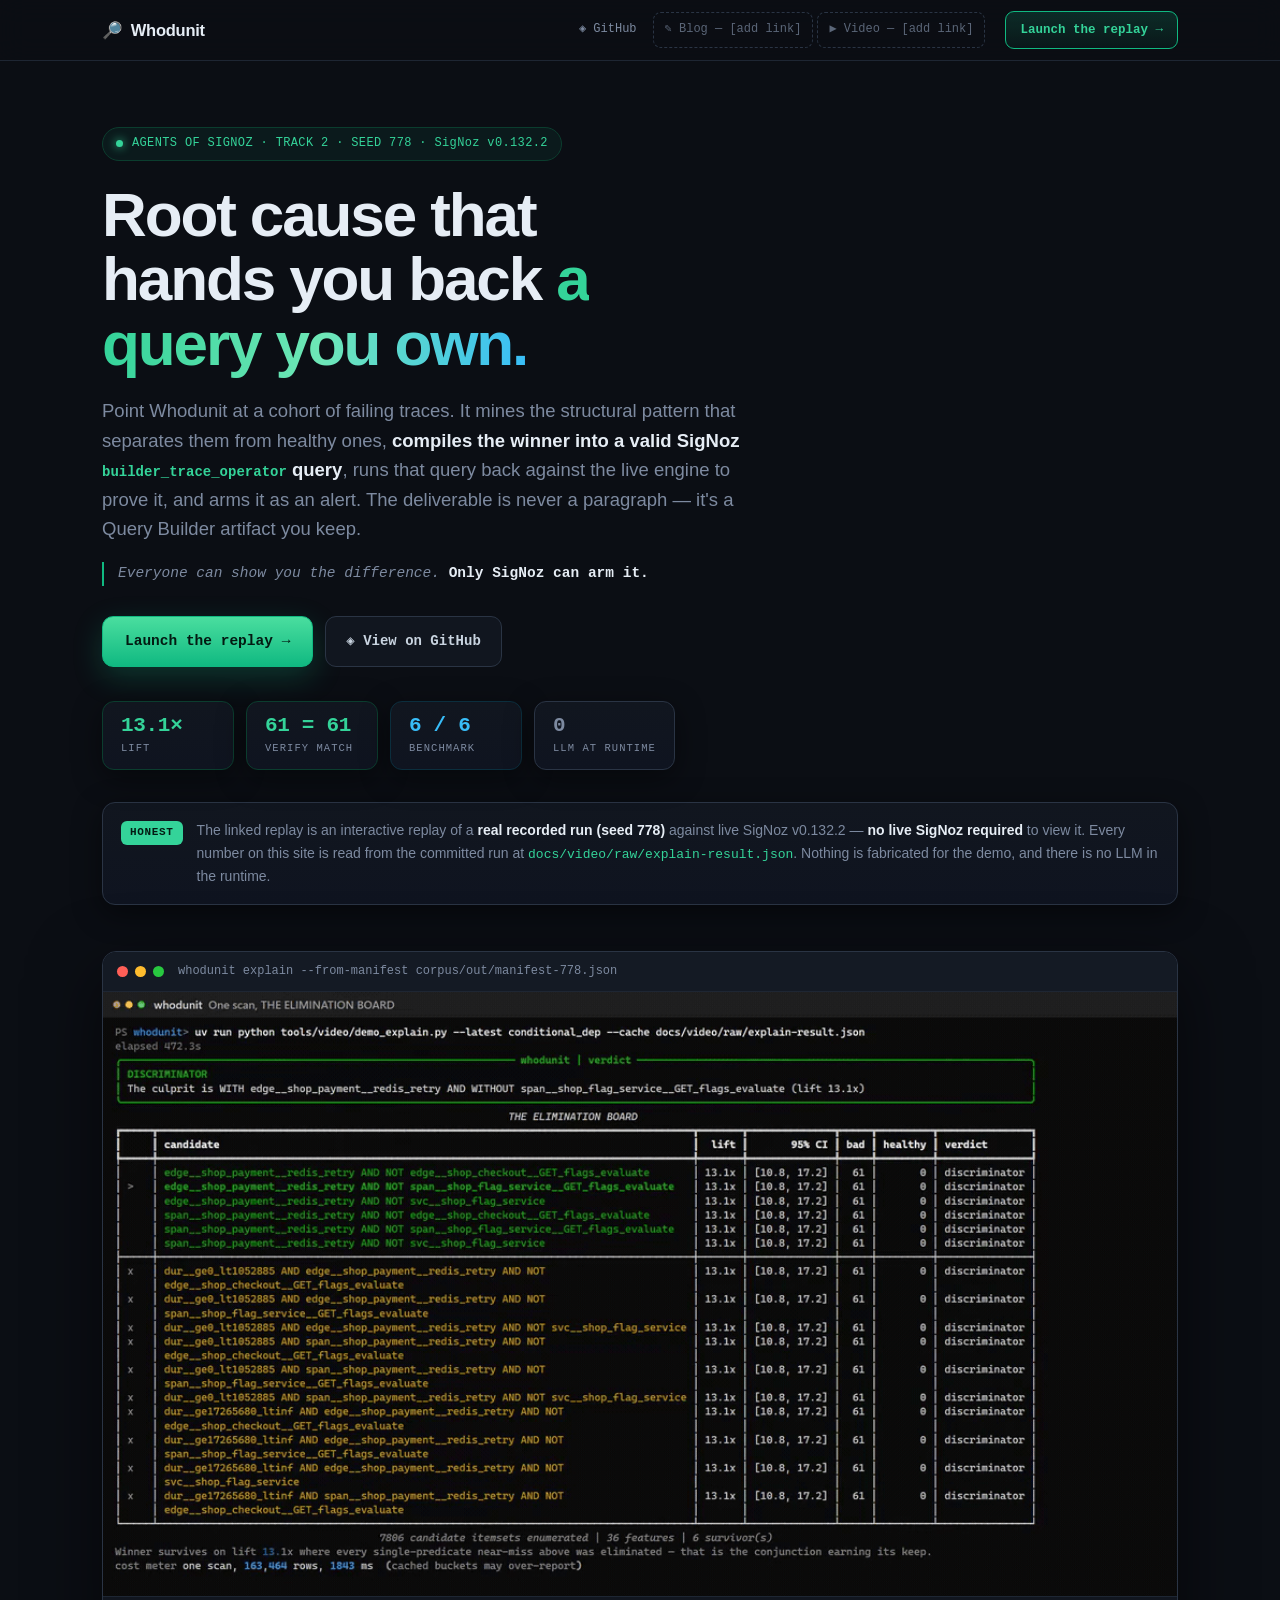
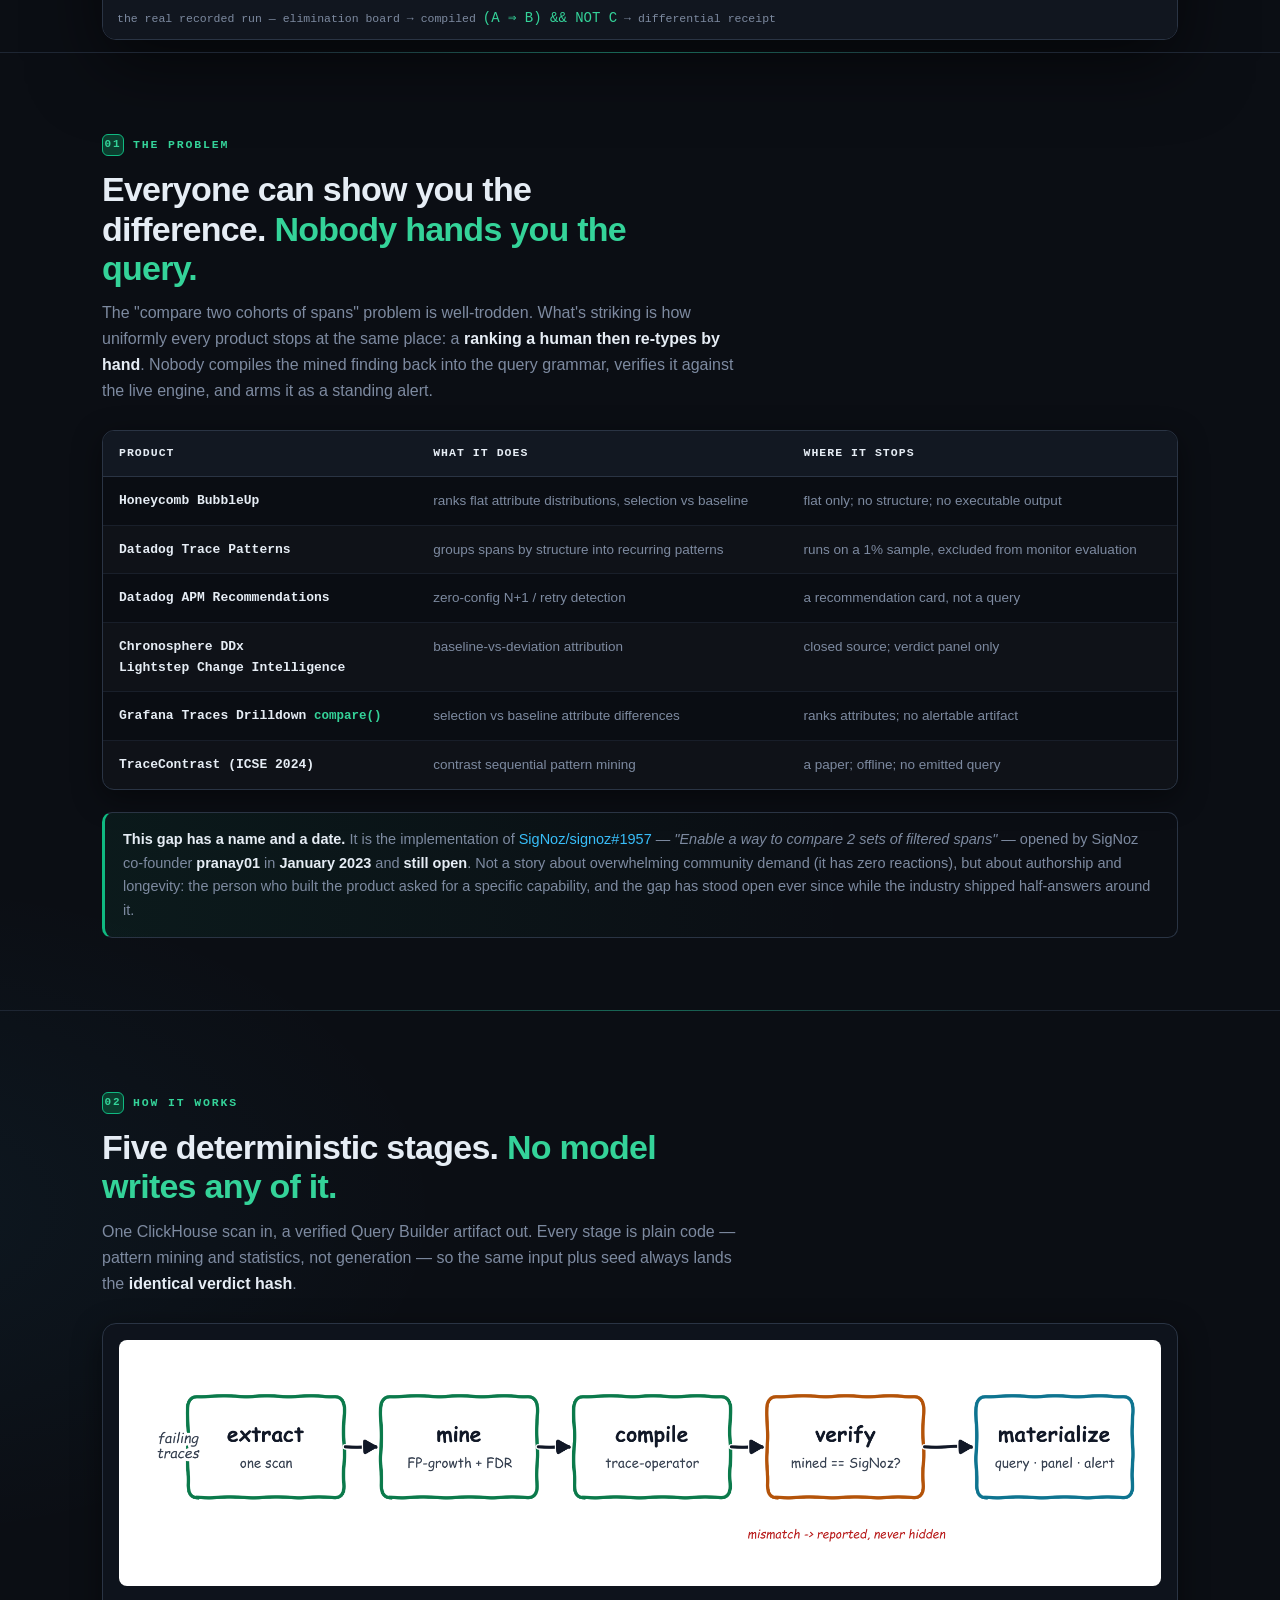
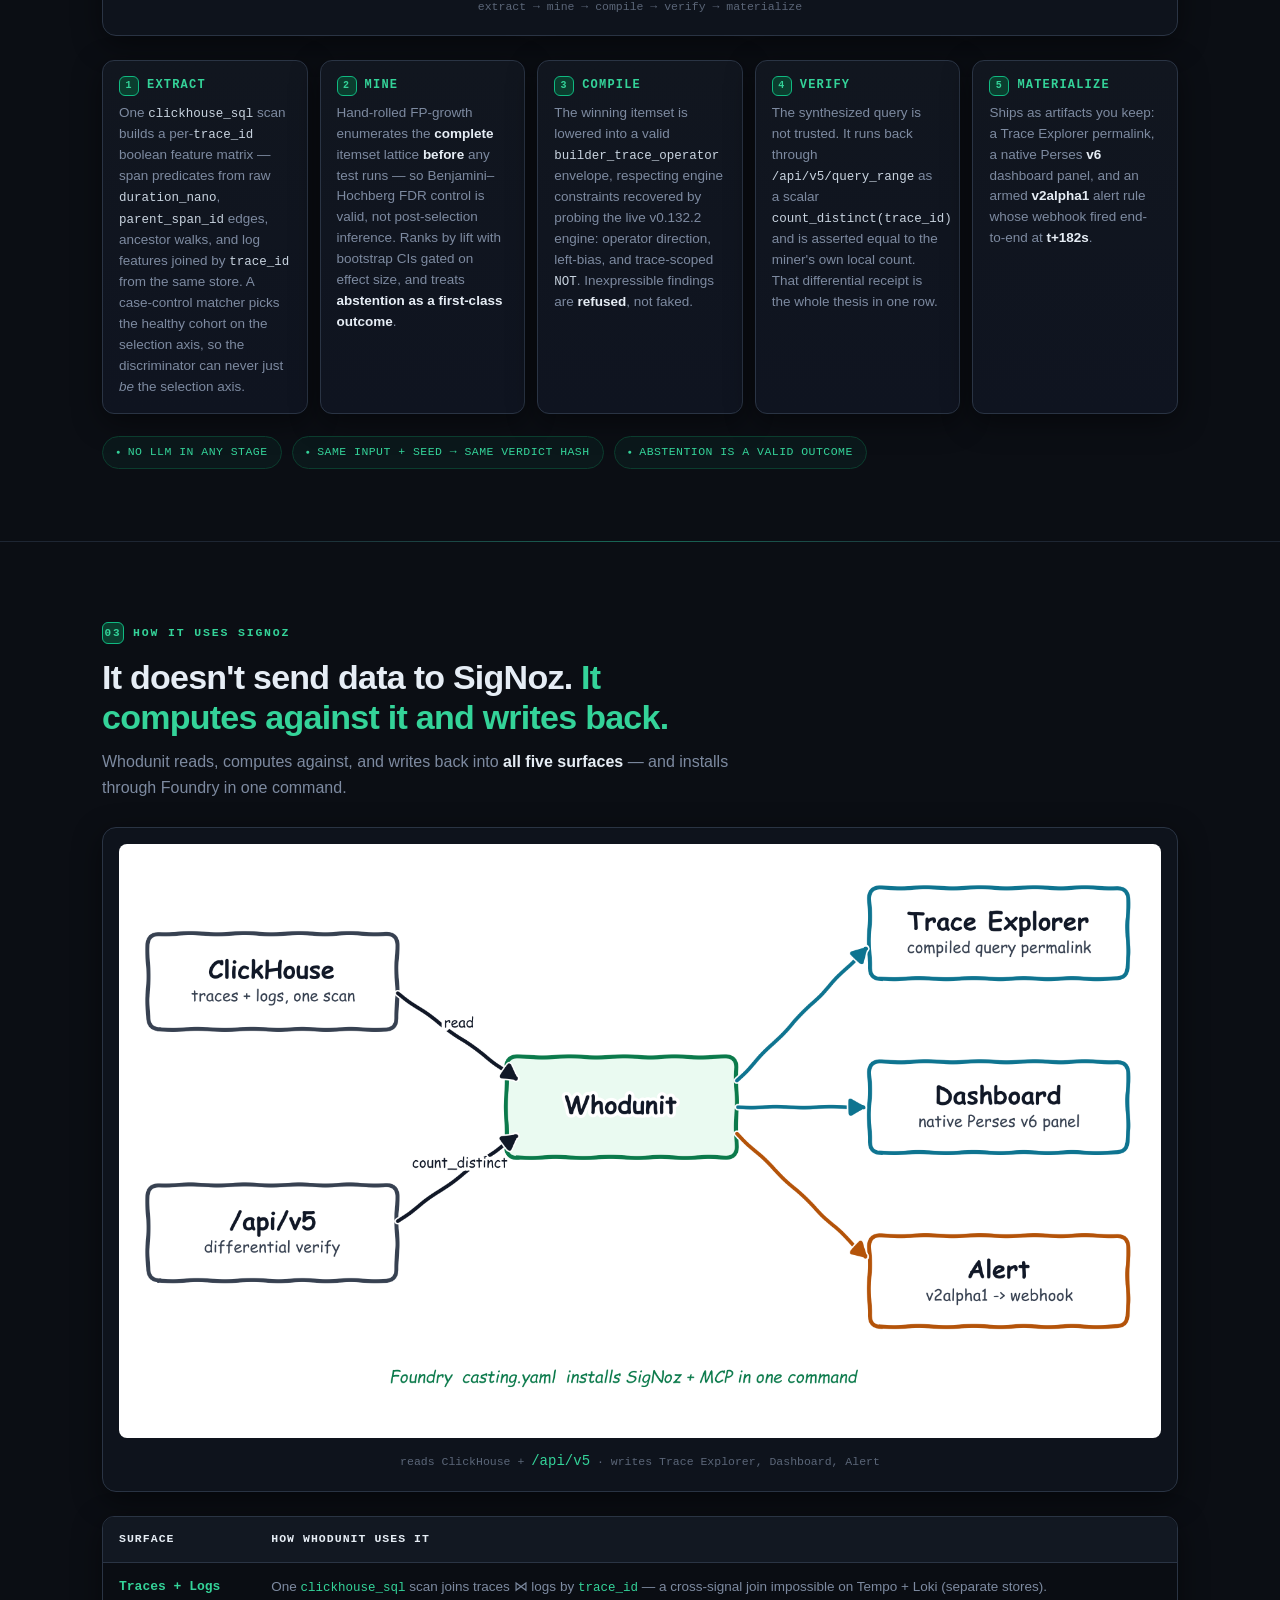
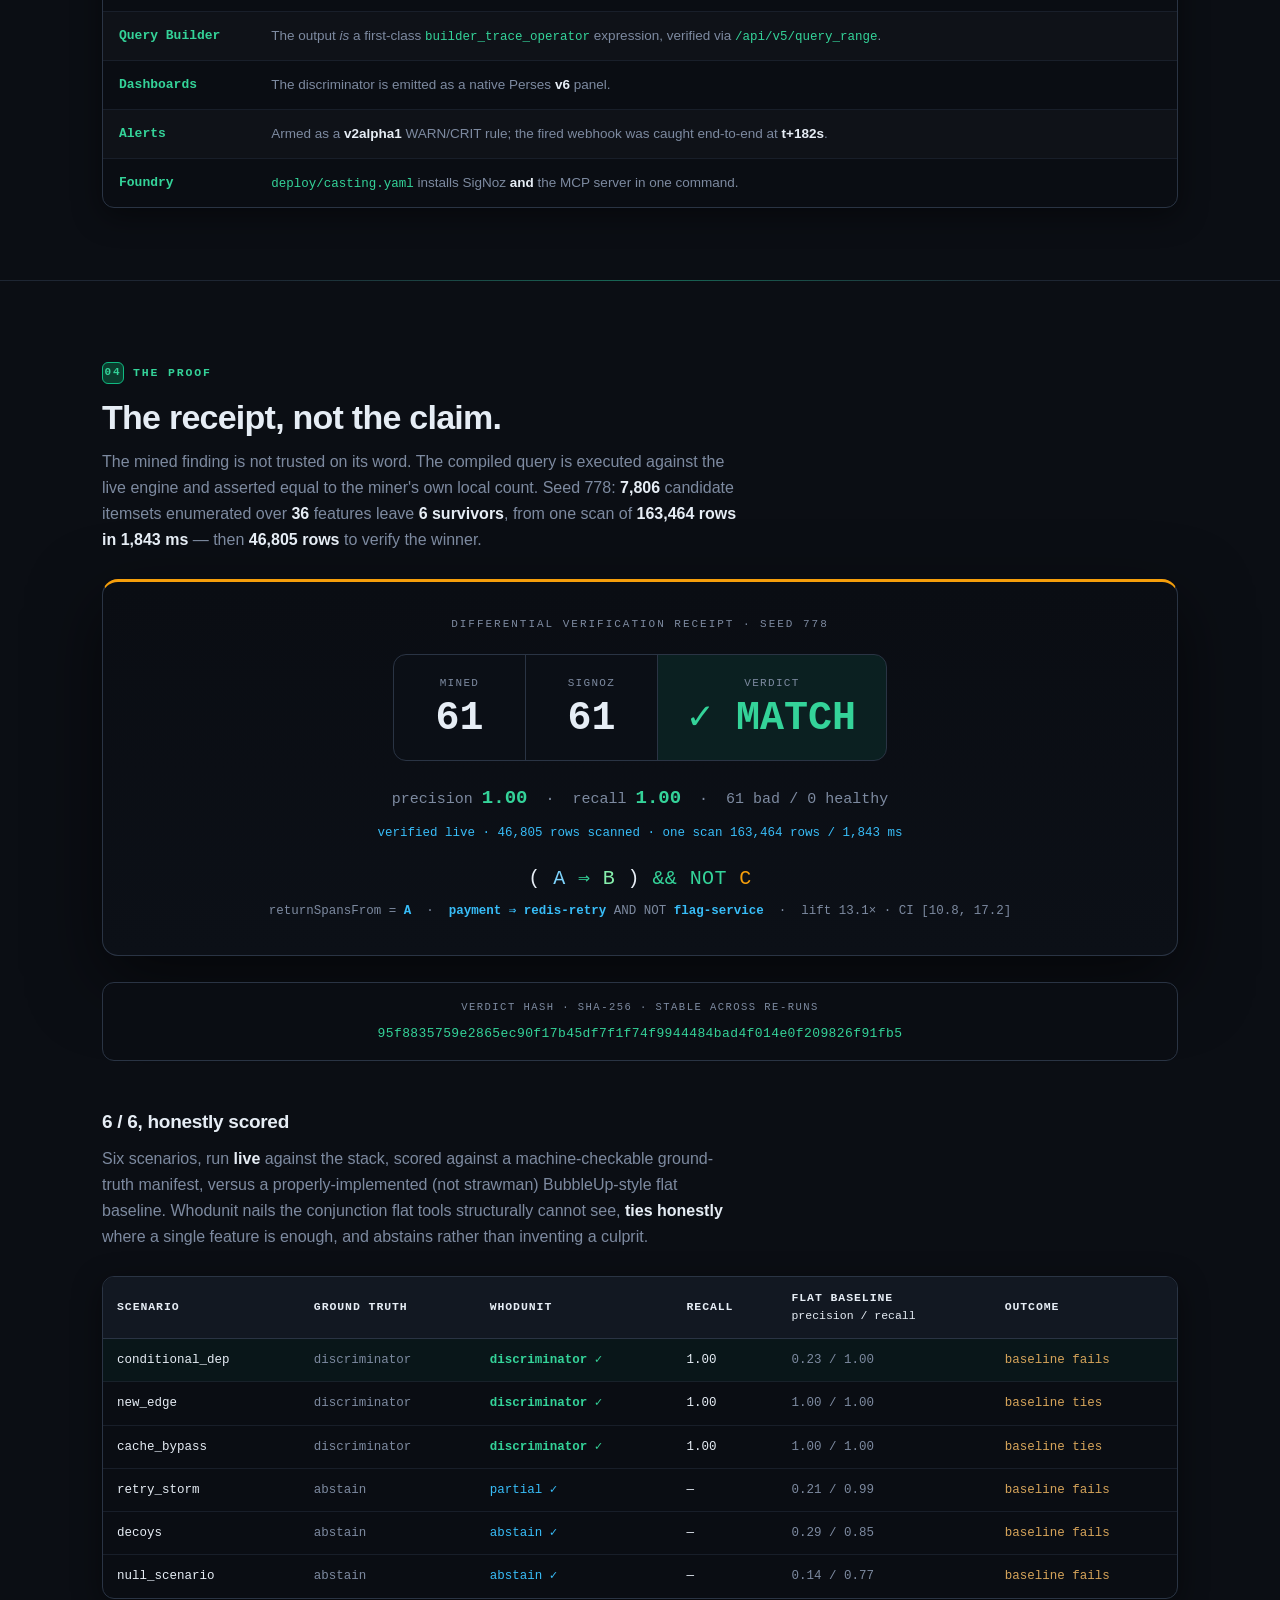
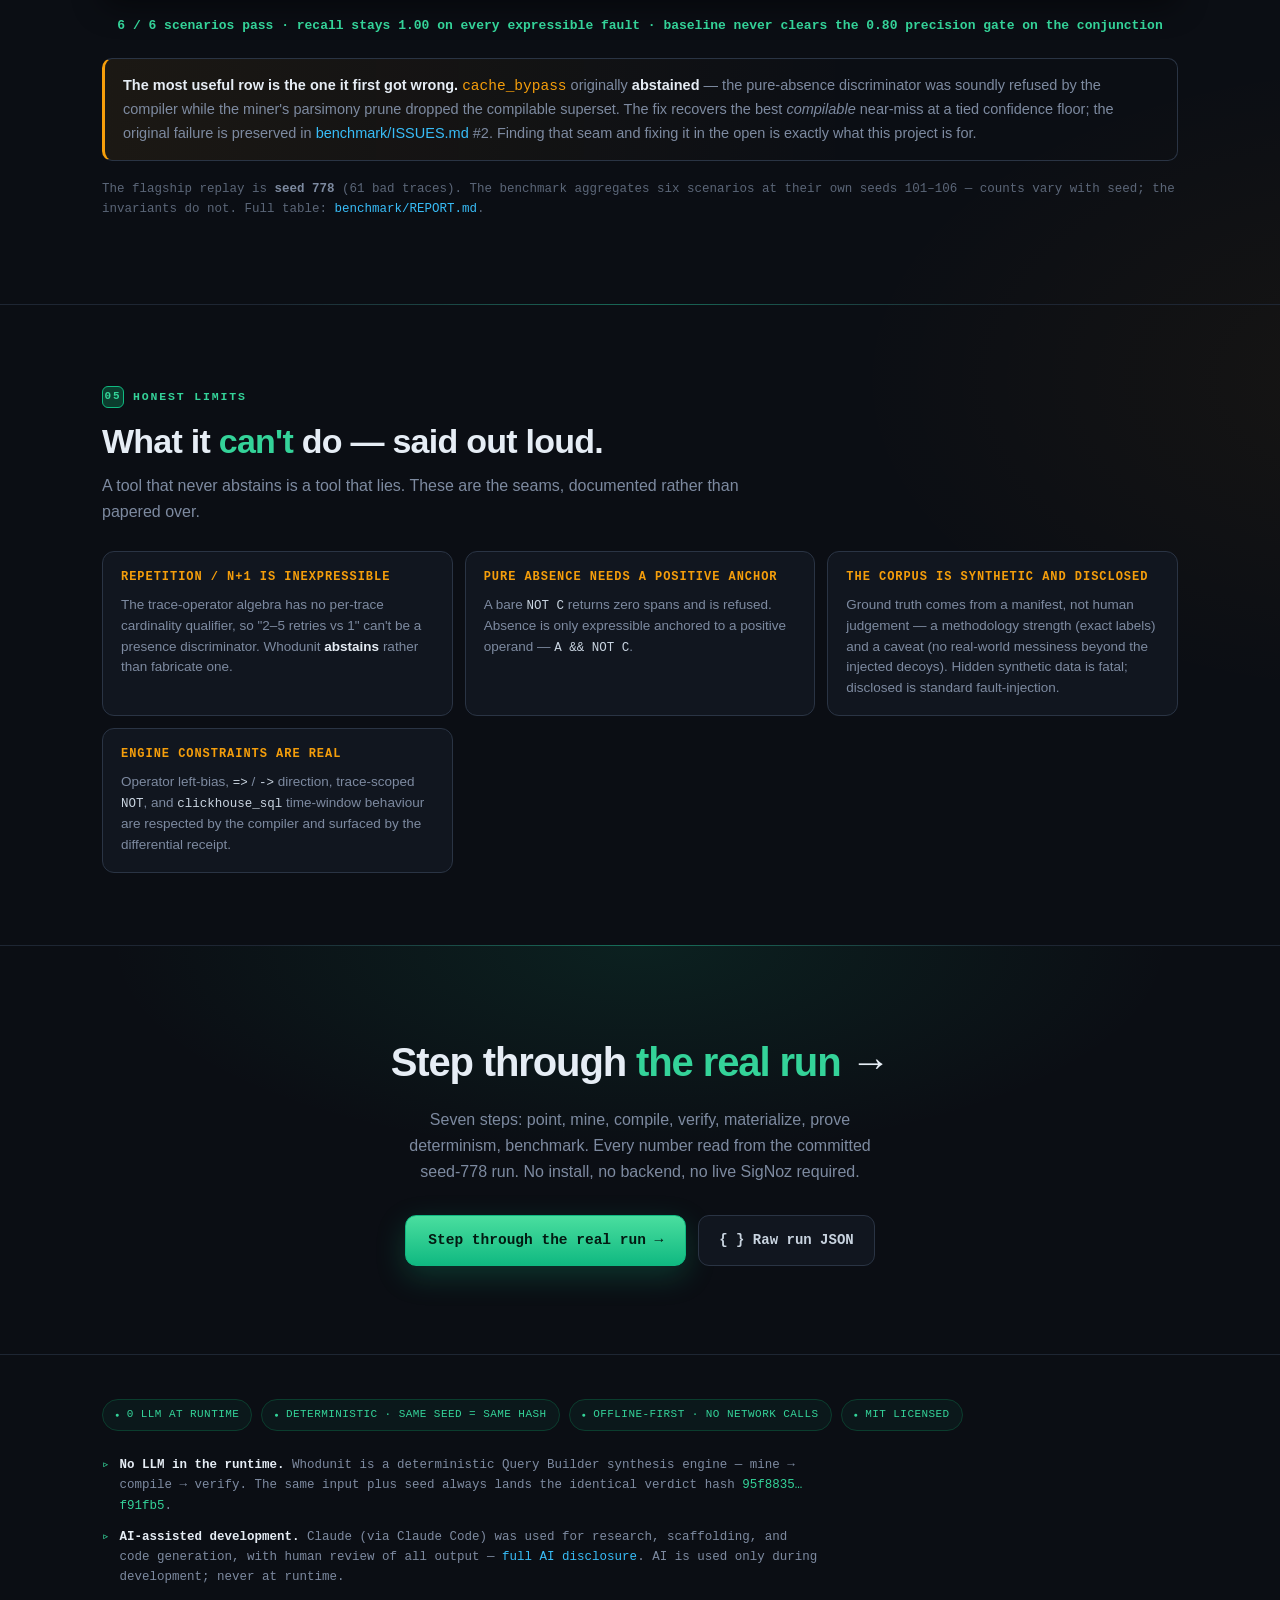
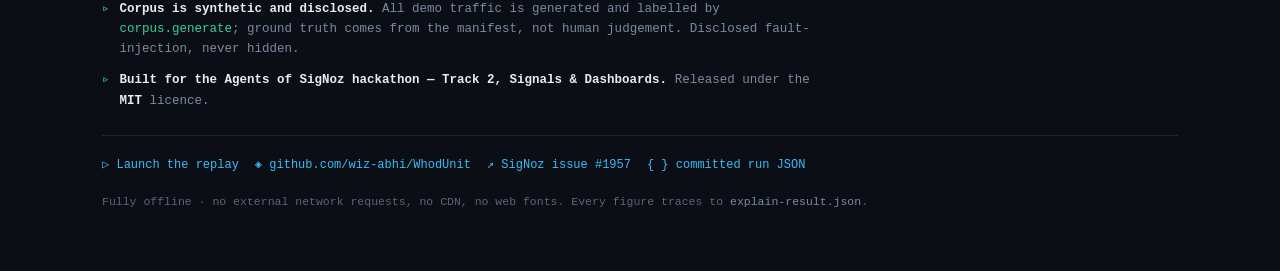
==== commit f4c839e6: "replay: split into a landing page + a recording-friendly app shell Rebuild the Hugging Face static S" ====
--- a/replay/index.html
+++ b/replay/index.html
@@ -3,14 +3,18 @@
 <head>
 <meta charset="utf-8" />
 <meta name="viewport" content="width=device-width, initial-scale=1" />
-<title>Whodunit — Interactive Replay (seed 778)</title>
+<title>Whodunit — root cause that hands you back a query you own</title>
+<meta name="description" content="Whodunit mines the structural discriminator between failing and healthy traces, compiles it into a valid SigNoz trace-operator query, verifies it against the live engine, and arms it. No LLM at runtime." />
 <style>
-  /* ---- reset / base ---- */
+  /* ============================================================
+     Whodunit · landing page
+     Self-contained: no CDN, no web fonts, no network requests.
+     ============================================================ */
   *, *::before, *::after { box-sizing: border-box; }
   :root{
-    --bg:#0b0e14; --bg2:#0d1117; --panel:#11161f; --panel2:#0f1420;
+    --bg:#0b0e14; --bg2:#0d1117; --panel:#11161f; --panel2:#0f1420; --panel3:#0a0d13;
     --line:#1e2633; --line2:#2a3444;
-    --ink:#c9d4e0; --dim:#7d8aa0; --dim2:#5b6678;
+    --ink:#c9d4e0; --ink2:#e6edf5; --dim:#7d8aa0; --dim2:#5b6678;
     --green:#34d399; --green-d:#10b981; --green-dd:#0b3d2e;
     --amber:#d6a45a; --amber-b:#f59e0b; --amber-dd:#3d2c0d;
     --cyan:#38bdf8; --cyan-d:#0b2e3d;
@@ -18,300 +22,302 @@
     --mono:"SFMono-Regular",Consolas,"Liberation Mono",Menlo,"DejaVu Sans Mono",monospace;
     --sans:-apple-system,BlinkMacSystemFont,"Segoe UI",Roboto,Helvetica,Arial,sans-serif;
     --shadow:0 8px 30px rgba(0,0,0,.45);
+    --shadow-lg:0 24px 70px rgba(0,0,0,.55);
+    --maxw:1120px;
   }
+  html{scroll-behavior:smooth;}
   html,body{margin:0;padding:0;}
   body{
     background:
-      radial-gradient(1200px 600px at 80% -10%, rgba(16,185,129,.06), transparent 60%),
-      radial-gradient(900px 500px at -10% 110%, rgba(56,189,248,.05), transparent 60%),
+      radial-gradient(1200px 620px at 78% -8%, rgba(16,185,129,.09), transparent 62%),
+      radial-gradient(1000px 560px at -12% 34%, rgba(56,189,248,.06), transparent 60%),
+      radial-gradient(900px 520px at 110% 82%, rgba(245,158,11,.05), transparent 62%),
       var(--bg);
     color:var(--ink); font-family:var(--sans);
-    font-size:15px; line-height:1.55; -webkit-font-smoothing:antialiased;
+    font-size:16px; line-height:1.62; -webkit-font-smoothing:antialiased;
+    overflow-x:hidden;
   }
   a{color:var(--cyan); text-decoration:none;}
   a:hover{text-decoration:underline;}
-  .wrap{max-width:1080px; margin:0 auto; padding:0 18px 80px;}
   .mono{font-family:var(--mono);}
-  .nowrap{white-space:nowrap;}
-
-  /* ---- sticky shell (compact header + rail travel together) ---- */
-  .sticky-shell{position:sticky;top:0;z-index:30;background:rgba(11,14,20,.86);backdrop-filter:blur(10px);
-    border-bottom:1px solid var(--line);box-shadow:0 6px 24px rgba(0,0,0,.28);}
-  .header-compact{max-width:1080px;margin:0 auto;padding:11px 18px;display:flex;flex-wrap:wrap;align-items:center;gap:10px 16px;}
-  .wordmark{display:inline-flex;align-items:center;gap:7px;font-weight:800;font-size:15px;color:var(--ink);letter-spacing:-.01em;}
-  .wordmark .lens{filter:none;}
-  .tagline-mini{font-family:var(--mono);font-size:12px;color:var(--dim);font-style:italic;flex:1 1 auto;min-width:180px;}
-  .tagline-mini b{color:var(--ink);font-style:normal;}
-  .pill-mini{display:inline-flex;align-items:center;gap:7px;font-family:var(--mono);font-size:11px;color:var(--green);
-    border:1px solid var(--green-dd);background:rgba(16,185,129,.07);padding:4px 10px;border-radius:999px;white-space:nowrap;flex:none;}
-  .pill-mini .dot{width:6px;height:6px;border-radius:50%;background:var(--green);box-shadow:0 0 8px var(--green);animation:pulse 2.4s infinite;flex:none;}
-  @keyframes pulse{0%,100%{opacity:1}50%{opacity:.35}}
-  .header-links{display:flex;gap:8px;flex:none;}
-  .header-links a, .header-links span.ph{display:inline-flex;align-items:center;gap:5px;font-family:var(--mono);font-size:11.5px;
-    border:1px solid var(--line2);border-radius:7px;padding:5px 9px;color:var(--ink);background:var(--panel);white-space:nowrap;}
-  .header-links a:hover{border-color:var(--green-d);text-decoration:none;}
-  .header-links span.ph{color:var(--dim2);border-style:dashed;}
-  @media(max-width:640px){.tagline-mini{display:none;}}
-
-  /* ---- hero band ---- */
-  .hero{padding:28px 0 8px;}
-  .kicker{display:inline-flex;align-items:center;gap:8px;font-family:var(--mono);font-size:12px;color:var(--green);
-    border:1px solid var(--green-dd);background:rgba(16,185,129,.06);padding:5px 11px;border-radius:999px;letter-spacing:.02em;}
+  .wrap{max-width:var(--maxw); margin:0 auto; padding:0 22px;}
+  .sr{position:absolute;width:1px;height:1px;overflow:hidden;clip:rect(0,0,0,0);}
+
+  /* ---------- sticky nav ---------- */
+  .topnav{position:sticky;top:0;z-index:50;background:rgba(11,14,20,.82);backdrop-filter:blur(14px);
+    border-bottom:1px solid var(--line);}
+  .topnav-in{max-width:var(--maxw);margin:0 auto;padding:11px 22px;display:flex;align-items:center;gap:14px;}
+  .wordmark{display:inline-flex;align-items:center;gap:8px;font-weight:800;font-size:16.5px;
+    color:var(--ink2);letter-spacing:-.015em;flex:none;}
+  .wordmark:hover{text-decoration:none;}
+  .navspace{flex:1 1 auto;}
+  .navlinks{display:flex;align-items:center;gap:4px;flex:none;}
+  .navlinks a, .navlinks span.ph{display:inline-flex;align-items:center;gap:6px;font-family:var(--mono);
+    font-size:12px;border-radius:8px;padding:7px 11px;color:var(--dim);background:transparent;
+    border:1px solid transparent;white-space:nowrap;transition:.15s;}
+  .navlinks a:hover{color:var(--ink2);border-color:var(--line2);background:var(--panel);text-decoration:none;}
+  .navlinks span.ph{color:var(--dim2);border:1px dashed var(--line2);}
+  .navcta{display:inline-flex;align-items:center;gap:8px;font-family:var(--mono);font-size:12.5px;font-weight:700;
+    border:1px solid var(--green-d);border-radius:9px;padding:8px 14px;color:var(--green);
+    background:linear-gradient(180deg,rgba(16,185,129,.18),rgba(16,185,129,.06));
+    white-space:nowrap;flex:none;margin-left:6px;transition:.15s;}
+  .navcta:hover{background:rgba(16,185,129,.26);box-shadow:0 0 0 3px rgba(16,185,129,.12);text-decoration:none;color:var(--green);}
+  @media(max-width:820px){ .navlinks{display:none;} }
+
+  /* ---------- generic section rhythm ---------- */
+  section.band{padding:76px 0 72px;border-top:1px solid var(--line);position:relative;}
+  section.band::before{content:"";position:absolute;top:-1px;left:50%;transform:translateX(-50%);
+    width:min(760px,86%);height:1px;
+    background:linear-gradient(90deg,transparent,rgba(16,185,129,.45),transparent);}
+  .eyebrow{display:inline-flex;align-items:center;gap:9px;font-family:var(--mono);font-size:11.5px;
+    color:var(--green);letter-spacing:.16em;text-transform:uppercase;font-weight:700;margin-bottom:14px;}
+  .eyebrow .num{display:grid;place-items:center;width:22px;height:22px;border-radius:6px;
+    background:var(--green-dd);border:1px solid var(--green-d);color:var(--green);font-size:11px;}
+  h2.sec{font-size:clamp(24px,3.4vw,34px);line-height:1.16;letter-spacing:-.022em;font-weight:800;
+    margin:0 0 12px;color:var(--ink2);max-width:22ch;}
+  h2.sec .accent{color:var(--green);}
+  h2.sec.wide{max-width:30ch;}
+  p.sub{color:var(--dim);font-size:16px;max-width:72ch;margin:0 0 26px;}
+  p.sub b, p.sub strong{color:var(--ink2);font-weight:600;}
+  p.sub code, .kw{font-family:var(--mono);font-size:14px;color:var(--green);}
+
+  /* ---------- hero ---------- */
+  .hero{padding:66px 0 12px;}
+  .kicker{display:inline-flex;align-items:center;gap:9px;font-family:var(--mono);font-size:12px;color:var(--green);
+    border:1px solid var(--green-dd);background:rgba(16,185,129,.07);padding:6px 13px;border-radius:999px;letter-spacing:.03em;}
   .kicker .dot{width:7px;height:7px;border-radius:50%;background:var(--green);box-shadow:0 0 10px var(--green);animation:pulse 2.4s infinite;}
-  h1.title{font-size:clamp(26px,4.6vw,42px);line-height:1.08;margin:16px 0 6px;font-weight:800;letter-spacing:-.02em;}
-  h1 .accent{color:var(--green);}
-  .tagline{font-family:var(--mono);color:var(--dim);font-size:14px;margin:0 0 14px;font-style:italic;}
-  .tagline b{color:var(--ink);font-style:normal;}
-
-  /* ---- headline result chips ---- */
-  .chips{display:flex;flex-wrap:wrap;gap:10px;margin:6px 0 18px;}
-  .chip{display:flex;flex-direction:column;align-items:flex-start;gap:2px;border:1px solid var(--line2);
-    background:linear-gradient(180deg,var(--panel),var(--panel2));border-radius:10px;padding:9px 14px;box-shadow:var(--shadow);}
-  .chip .cv{font-family:var(--mono);font-weight:800;font-size:17px;color:var(--ink);letter-spacing:-.01em;}
-  .chip .cl{font-family:var(--mono);font-size:10.5px;color:var(--dim);letter-spacing:.08em;text-transform:uppercase;}
+  @keyframes pulse{0%,100%{opacity:1}50%{opacity:.32}}
+  h1.title{font-size:clamp(34px,6.2vw,62px);line-height:1.04;margin:22px 0 0;font-weight:800;
+    letter-spacing:-.034em;color:var(--ink2);max-width:16ch;}
+  h1.title .accent{
+    background:linear-gradient(96deg,var(--green) 8%,#6ee7b7 55%,var(--cyan) 100%);
+    -webkit-background-clip:text;background-clip:text;color:transparent;}
+  p.hero-sub{color:var(--dim);font-size:clamp(16px,1.7vw,18.5px);max-width:64ch;margin:20px 0 0;line-height:1.6;}
+  p.hero-sub b{color:var(--ink2);font-weight:600;}
+  .tagline{font-family:var(--mono);color:var(--dim);font-size:14.5px;margin:18px 0 0;font-style:italic;
+    padding-left:14px;border-left:2px solid var(--green-d);}
+  .tagline b{color:var(--ink2);font-style:normal;}
+
+  .cta-row{display:flex;flex-wrap:wrap;gap:12px;margin:30px 0 0;align-items:center;}
+  .btn-lg{display:inline-flex;align-items:center;gap:9px;font-family:var(--mono);font-size:14.5px;font-weight:700;
+    border-radius:11px;padding:13px 22px;border:1px solid var(--green-d);color:#031a12;
+    background:linear-gradient(180deg,#4ade9f,var(--green-d));box-shadow:0 10px 30px rgba(16,185,129,.24);transition:.16s;}
+  .btn-lg:hover{text-decoration:none;color:#031a12;transform:translateY(-1px);box-shadow:0 14px 38px rgba(16,185,129,.34);}
+  .btn-lg:active{transform:translateY(0);}
+  .btn-gh{display:inline-flex;align-items:center;gap:9px;font-family:var(--mono);font-size:14px;font-weight:600;
+    border-radius:11px;padding:13px 20px;border:1px solid var(--line2);color:var(--ink);background:var(--panel);transition:.16s;}
+  .btn-gh:hover{text-decoration:none;color:var(--ink2);border-color:var(--dim2);background:#151b26;}
+
+  /* ---------- result chips ---------- */
+  .chips{display:flex;flex-wrap:wrap;gap:12px;margin:34px 0 0;}
+  .chip{display:flex;flex-direction:column;gap:3px;border:1px solid var(--line2);
+    background:linear-gradient(180deg,var(--panel),var(--panel2));border-radius:12px;padding:12px 18px;
+    box-shadow:var(--shadow);min-width:132px;}
+  .chip .cv{font-family:var(--mono);font-weight:800;font-size:21px;color:var(--ink2);letter-spacing:-.015em;line-height:1.1;}
+  .chip .cl{font-family:var(--mono);font-size:10.5px;color:var(--dim);letter-spacing:.1em;text-transform:uppercase;}
   .chip.c-green{border-color:var(--green-dd);} .chip.c-green .cv{color:var(--green);}
   .chip.c-amber{border-color:#5a4114;} .chip.c-amber .cv{color:var(--amber-b);}
   .chip.c-blue{border-color:var(--cyan-d);} .chip.c-blue .cv{color:var(--cyan);}
   .chip.c-dim .cv{color:var(--dim);}
 
+  /* ---------- honest provenance banner ---------- */
   .honest{border:1px solid var(--line2);background:linear-gradient(180deg,var(--panel),var(--panel2));
-    border-radius:12px;padding:14px 16px;margin:14px 0 6px;font-size:13.5px;color:var(--dim);display:flex;gap:12px;align-items:flex-start;}
-  .honest .badge{flex:none;font-family:var(--mono);font-size:11px;color:var(--bg);background:var(--green);border-radius:6px;padding:3px 8px;font-weight:700;margin-top:1px;}
-  .honest code{color:var(--green);font-family:var(--mono);font-size:12.5px;}
-  .links{display:flex;flex-wrap:wrap;gap:10px;margin:16px 0 4px;}
-  .links a, .links span.ph{display:inline-flex;align-items:center;gap:7px;font-family:var(--mono);font-size:12.5px;
-    border:1px solid var(--line2);border-radius:8px;padding:7px 12px;color:var(--ink);background:var(--panel);}
-  .links a:hover{border-color:var(--green-d);text-decoration:none;}
-  .links span.ph{color:var(--dim2);border-style:dashed;}
-  .links .ico{opacity:.9;}
-
-  /* ---- stepper rail ---- */
-  nav.rail{background:transparent;max-width:1080px;margin:0 auto;
-    border-bottom:none;padding:8px 18px 10px;overflow-x:auto;}
-  .rail-inner{display:flex;gap:6px;min-width:max-content;}
-  .step-btn{font-family:var(--mono);font-size:12px;color:var(--dim);background:transparent;border:1px solid transparent;
-    border-radius:8px;padding:7px 11px;cursor:pointer;display:flex;align-items:center;gap:8px;white-space:nowrap;transition:.15s;}
-  .step-btn .n{width:19px;height:19px;border-radius:50%;border:1px solid var(--line2);display:grid;place-items:center;font-size:11px;color:var(--dim);flex:none;}
-  .step-btn:hover{color:var(--ink);border-color:var(--line2);}
-  .step-btn.done .n{background:var(--green-dd);border-color:var(--green-d);color:var(--green);}
-  .step-btn.active{color:var(--ink);background:var(--panel);border-color:var(--line2);}
-  .step-btn.active .n{background:var(--green);border-color:var(--green);color:var(--bg);font-weight:700;}
-
-  /* ---- stage ---- */
-  main{margin-top:26px;}
-  .screen{display:none;animation:fade .35s ease;}
-  .screen.active{display:block;}
-  @keyframes fade{from{opacity:0;transform:translateY(6px)}to{opacity:1;transform:none}}
-  .screen h2{font-size:13px;font-family:var(--mono);color:var(--green);letter-spacing:.12em;text-transform:uppercase;margin:0 0 4px;}
-  .screen .lead{color:var(--dim);font-size:14.5px;margin:0 0 18px;max-width:70ch;}
-  .screen .lead b{color:var(--ink);}
-
-  /* ---- terminal window ---- */
-  .term{background:#0a0d13;border:1px solid var(--line2);border-radius:12px;box-shadow:var(--shadow);overflow:hidden;}
-  .term-bar{display:flex;align-items:center;gap:8px;padding:10px 14px;background:#141a24;border-bottom:1px solid var(--line);}
-  .term-bar .tl{display:flex;gap:7px;}
-  .term-bar .tl i{width:12px;height:12px;border-radius:50%;display:block;}
+    border-radius:13px;padding:16px 18px;margin:32px 0 0;font-size:14px;color:var(--dim);
+    display:flex;gap:14px;align-items:flex-start;box-shadow:var(--shadow);}
+  .honest .badge{flex:none;font-family:var(--mono);font-size:11px;color:#031a12;background:var(--green);
+    border-radius:6px;padding:3px 9px;font-weight:800;margin-top:2px;letter-spacing:.06em;}
+  .honest b{color:var(--ink2);}
+  .honest code{color:var(--green);font-family:var(--mono);font-size:13px;}
+
+  /* ---------- media frames ---------- */
+  .frame{border:1px solid var(--line2);border-radius:14px;overflow:hidden;background:var(--panel3);
+    box-shadow:var(--shadow-lg);margin:0;}
+  .frame-bar{display:flex;align-items:center;gap:8px;padding:10px 14px;background:#141a24;border-bottom:1px solid var(--line);}
+  .frame-bar .tl{display:flex;gap:7px;}
+  .frame-bar .tl i{width:11px;height:11px;border-radius:50%;display:block;}
   .tl .r{background:#ff5f57}.tl .y{background:#febc2e}.tl .g{background:#28c840}
-  .term-bar .ttl{font-family:var(--mono);font-size:12px;color:var(--dim);margin-left:6px;}
-  .term-body{padding:16px 18px;font-family:var(--mono);font-size:13px;line-height:1.7;overflow-x:auto;}
-  .term-body .prompt{color:var(--green);}
-  .term-body .path{color:var(--cyan);}
-  .term-body .muted{color:var(--dim2);}
-  .caret{display:inline-block;width:8px;height:15px;background:var(--green);vertical-align:-2px;animation:blink 1.05s step-end infinite;margin-left:2px;}
-  @keyframes blink{50%{opacity:0}}
-
-  .btn{font-family:var(--mono);font-size:13px;cursor:pointer;border-radius:9px;padding:10px 16px;font-weight:600;
-    border:1px solid var(--green-d);background:linear-gradient(180deg,rgba(16,185,129,.16),rgba(16,185,129,.05));color:var(--green);transition:.15s;}
-  .btn:hover{background:rgba(16,185,129,.22);box-shadow:0 0 0 3px rgba(16,185,129,.12);}
-  .btn:active{transform:translateY(1px);}
-  .btn[disabled]{opacity:.4;cursor:default;box-shadow:none;}
-  .btn.ghost{border-color:var(--line2);color:var(--ink);background:var(--panel);}
-  .btn.ghost:hover{border-color:var(--dim);box-shadow:none;}
-  .btn.cyan{border-color:var(--cyan);color:var(--cyan);background:linear-gradient(180deg,rgba(56,189,248,.14),rgba(56,189,248,.04));}
-  .btn.cyan:hover{background:rgba(56,189,248,.2);box-shadow:0 0 0 3px rgba(56,189,248,.12);}
-  .actions{display:flex;flex-wrap:wrap;gap:10px;margin-top:18px;align-items:center;}
-  .actions .hint{font-family:var(--mono);font-size:12px;color:var(--dim2);}
-
-  .reveal{max-height:0;overflow:hidden;transition:max-height .5s ease, opacity .4s ease;opacity:0;}
-  .reveal.show{max-height:6000px;opacity:1;}
-
-  /* ---- verdict banner (board) ---- */
-  .verdict{border:1px solid var(--green-d);border-radius:10px;background:rgba(16,185,129,.05);padding:13px 16px;margin:16px 0;}
-  .verdict .vh{font-family:var(--mono);color:var(--green);font-size:11px;letter-spacing:.14em;text-transform:uppercase;margin-bottom:5px;}
-  .verdict .vt{font-family:var(--mono);font-size:14px;color:var(--ink);}
-  .verdict .vt .hl{color:var(--green);font-weight:700;}
-
-  /* ---- board table ---- */
-  .board-wrap{overflow-x:auto;border:1px solid var(--line2);border-radius:10px;background:#0a0d13;}
-  table.board{border-collapse:collapse;width:100%;font-family:var(--mono);font-size:12.5px;min-width:760px;}
-  table.board th{text-align:left;color:var(--ink);font-weight:700;padding:11px 12px;border-bottom:1px solid var(--line2);background:#121822;position:sticky;top:0;}
-  table.board th.num, table.board td.num{text-align:right;}
-  table.board td{padding:8px 12px;border-bottom:1px solid rgba(30,38,51,.6);color:var(--green);vertical-align:top;}
-  table.board tr.win td{background:rgba(16,185,129,.09);color:var(--green);font-weight:700;}
-  table.board tr.win td:first-child{border-left:3px solid var(--green);}
-  table.board td.mark{color:var(--dim2);width:26px;text-align:center;}
-  table.board tr.miss td{color:var(--amber);}
-  table.board tr.miss td.cand{text-decoration:line-through;text-decoration-color:rgba(214,164,90,.5);}
-  table.board tr.miss td.mark{color:var(--amber);}
-  table.board td .lift{color:var(--green);}
-  table.board tr.miss td .lift{color:var(--amber);}
-  .board-foot{font-family:var(--mono);font-size:12px;color:var(--dim);padding:11px 14px;border-top:1px solid var(--line2);
-    display:flex;flex-wrap:wrap;gap:16px;justify-content:space-between;}
-  .board-foot b{color:var(--ink);}
-  .cost{color:var(--cyan);}
-
-  /* ---- compile ---- */
-  .grid2{display:grid;grid-template-columns:1fr;gap:16px;}
-  @media(min-width:760px){.grid2{grid-template-columns:1fr 1fr;}}
-  .card{border:1px solid var(--line2);background:var(--panel);border-radius:11px;padding:15px 16px;}
-  .card h3{margin:0 0 10px;font-size:12px;font-family:var(--mono);color:var(--dim);letter-spacing:.1em;text-transform:uppercase;}
-  .expr{font-family:var(--mono);font-size:clamp(18px,3.4vw,26px);text-align:center;padding:14px 8px;color:var(--ink);letter-spacing:.02em;}
-  .expr .op{color:var(--green);} .expr .A{color:#7dd3fc;} .expr .B{color:#86efac;} .expr .C{color:var(--amber-b);}
-  .rsf{text-align:center;font-family:var(--mono);font-size:12.5px;color:var(--dim);margin-top:2px;}
-  .rsf b{color:var(--cyan);}
-  .leaf{font-family:var(--mono);font-size:12.5px;padding:9px 0;border-bottom:1px solid var(--line);display:flex;gap:10px;align-items:baseline;}
-  .leaf:last-child{border-bottom:0;}
-  .leaf .lk{flex:none;width:16px;height:16px;border-radius:4px;display:grid;place-items:center;font-size:11px;font-weight:700;color:var(--bg);}
-  .leaf .lk.A{background:#7dd3fc;} .leaf .lk.B{background:#86efac;} .leaf .lk.C{background:var(--amber-b);}
-  .leaf code{color:var(--ink);word-break:break-word;}
-
-  /* ---- verify receipt ---- */
-  .receipt{border:1px solid var(--line2);border-radius:14px;background:linear-gradient(180deg,#0a0d13,#0c1017);padding:24px;text-align:center;}
-  .receipt .rr{display:inline-flex;flex-wrap:wrap;gap:0;align-items:stretch;border:1px solid var(--line2);border-radius:12px;overflow:hidden;}
-  .receipt .cell{padding:16px 22px;border-right:1px solid var(--line2);min-width:120px;}
+  .frame-bar .ttl{font-family:var(--mono);font-size:12px;color:var(--dim);margin-left:6px;}
+  .frame img{display:block;width:100%;height:auto;}
+  .frame figcaption, .frame .cap{font-family:var(--mono);font-size:11.5px;color:var(--dim);
+    padding:10px 14px;background:var(--panel);border-top:1px solid var(--line);}
+  .hero-media{margin-top:46px;}
+  .diagram{border:1px solid var(--line2);border-radius:14px;background:#0e131c;padding:16px;
+    box-shadow:var(--shadow);margin:0 0 24px;}
+  .diagram img{display:block;width:100%;height:auto;border-radius:8px;}
+  .diagram figcaption{font-family:var(--mono);font-size:11.5px;color:var(--dim2);padding:12px 4px 2px;text-align:center;}
+
+  /* ---------- tables ---------- */
+  .tbl-wrap{overflow-x:auto;border:1px solid var(--line2);border-radius:12px;background:var(--panel3);box-shadow:var(--shadow);}
+  table.t{border-collapse:collapse;width:100%;font-size:13.5px;min-width:660px;}
+  table.t th{text-align:left;color:var(--ink2);font-weight:700;padding:13px 16px;border-bottom:1px solid var(--line2);
+    background:#121822;font-family:var(--mono);font-size:11.5px;letter-spacing:.09em;text-transform:uppercase;}
+  table.t td{padding:13px 16px;border-bottom:1px solid rgba(30,38,51,.7);color:var(--dim);vertical-align:top;}
+  table.t tr:last-child td{border-bottom:0;}
+  table.t td:first-child{color:var(--ink2);font-weight:600;font-family:var(--mono);font-size:13px;white-space:nowrap;}
+  table.t tbody tr:nth-child(even) td{background:rgba(255,255,255,.018);}
+  table.t td .stop{color:var(--amber);}
+  table.t.five td:first-child{color:var(--green);}
+  table.t code{font-family:var(--mono);font-size:12.5px;color:var(--green);}
+
+  .callout{margin-top:22px;border:1px solid var(--line2);border-left:3px solid var(--green-d);
+    background:linear-gradient(90deg,rgba(16,185,129,.07),transparent 70%);border-radius:10px;
+    padding:15px 18px;font-size:14.5px;color:var(--dim);}
+  .callout b{color:var(--ink2);}
+  .callout.amber{border-left-color:var(--amber-b);background:linear-gradient(90deg,rgba(245,158,11,.07),transparent 70%);}
+  .punch{font-size:clamp(19px,2.6vw,26px);font-weight:700;color:var(--ink2);letter-spacing:-.02em;
+    margin:0 0 10px;line-height:1.3;}
+  .punch .accent{color:var(--green);}
+  .punch .off{color:var(--amber-b);}
+
+  /* ---------- how-it-works stage strip ---------- */
+  .stages{display:grid;gap:12px;grid-template-columns:repeat(auto-fit,minmax(190px,1fr));margin-top:6px;}
+  .stage{border:1px solid var(--line2);background:linear-gradient(180deg,var(--panel),var(--panel2));
+    border-radius:12px;padding:15px 16px;box-shadow:var(--shadow);}
+  .stage .sh{font-family:var(--mono);font-size:12px;color:var(--green);letter-spacing:.1em;
+    text-transform:uppercase;font-weight:700;display:flex;align-items:center;gap:8px;margin-bottom:7px;}
+  .stage .sh .i{width:20px;height:20px;border-radius:6px;background:var(--green-dd);border:1px solid var(--green-d);
+    display:grid;place-items:center;font-size:10px;color:var(--green);flex:none;}
+  .stage p{margin:0;font-size:13.5px;color:var(--dim);line-height:1.55;}
+  .stage p code{font-family:var(--mono);font-size:12.5px;color:var(--ink);}
+  .nollm{display:flex;flex-wrap:wrap;gap:10px;margin-top:22px;}
+  .nollm span{display:inline-flex;align-items:center;gap:7px;font-family:var(--mono);font-size:11.5px;color:var(--green);
+    border:1px solid var(--green-dd);background:rgba(16,185,129,.06);border-radius:999px;padding:6px 13px;letter-spacing:.04em;}
+  .nollm span::before{content:"●";font-size:7px;}
+
+  /* ---------- the proof ---------- */
+  .receipt{border:1px solid var(--line2);border-top:3px solid var(--amber-b);border-radius:16px;
+    background:linear-gradient(180deg,#0a0d13,#0c1017);padding:34px 24px;text-align:center;box-shadow:var(--shadow-lg);}
+  .receipt .rlab{font-family:var(--mono);font-size:11px;color:var(--dim);letter-spacing:.18em;
+    text-transform:uppercase;margin-bottom:20px;}
+  .receipt .rr{display:inline-flex;flex-wrap:wrap;align-items:stretch;border:1px solid var(--line2);
+    border-radius:13px;overflow:hidden;background:#0b0f16;}
+  .receipt .cell{padding:20px 30px;border-right:1px solid var(--line2);min-width:132px;}
   .receipt .cell:last-child{border-right:0;}
-  .receipt .cell .lab{font-family:var(--mono);font-size:11px;color:var(--dim);letter-spacing:.1em;text-transform:uppercase;}
-  .receipt .cell .val{font-family:var(--mono);font-size:30px;font-weight:800;color:var(--ink);margin-top:4px;}
+  .receipt .cell .lab{font-family:var(--mono);font-size:11px;color:var(--dim);letter-spacing:.12em;text-transform:uppercase;}
+  .receipt .cell .val{font-family:var(--mono);font-size:clamp(28px,4.6vw,40px);font-weight:800;color:var(--ink2);margin-top:5px;line-height:1.05;}
   .receipt .cell.match{background:rgba(16,185,129,.1);}
   .receipt .cell.match .val{color:var(--green);}
-  .receipt .snap{opacity:0;transform:scale(.6) translateY(8px);transition:transform .45s cubic-bezier(.2,1.3,.4,1),opacity .4s;}
-  .receipt .snap.in{opacity:1;transform:none;}
-  .receipt .prec{margin-top:20px;font-family:var(--mono);font-size:14px;color:var(--dim);opacity:0;transition:opacity .5s;}
-  .receipt .prec.in{opacity:1;}
-  .receipt .prec b{color:var(--green);font-size:18px;}
-  .receipt .costline{margin-top:10px;font-family:var(--mono);font-size:12px;color:var(--cyan);opacity:0;transition:opacity .5s;}
-  .receipt .costline.in{opacity:1;}
-  .glow{animation:glow 1.6s ease;}
-  @keyframes glow{0%{box-shadow:0 0 0 0 rgba(16,185,129,.5)}100%{box-shadow:0 0 0 22px rgba(16,185,129,0)}}
-
-  /* ---- materialize tabs ---- */
-  .tabs{display:flex;gap:6px;margin-bottom:14px;flex-wrap:wrap;}
-  .tab{font-family:var(--mono);font-size:12.5px;color:var(--dim);background:var(--panel);border:1px solid var(--line2);
-    border-radius:8px;padding:8px 13px;cursor:pointer;}
-  .tab.active{color:var(--cyan);border-color:var(--cyan);background:var(--cyan-d);}
-  .tpane{display:none;} .tpane.active{display:block;}
-  .permalink{font-family:var(--mono);font-size:11.5px;word-break:break-all;color:var(--dim);background:#0a0d13;border:1px solid var(--line);border-radius:9px;padding:12px 14px;max-height:150px;overflow:auto;}
-  .permalink .host{color:var(--cyan);}
-  .note{font-family:var(--mono);font-size:12px;color:var(--dim2);margin-top:9px;}
-  .json{font-family:var(--mono);font-size:12px;line-height:1.65;background:#0a0d13;border:1px solid var(--line);border-radius:10px;padding:16px;overflow-x:auto;}
-  .json .k{color:#7dd3fc;} .json .s{color:var(--green);} .json .fire{color:var(--red);font-weight:700;} .json .p{color:var(--dim);}
-  .firing-pill{display:inline-flex;align-items:center;gap:8px;font-family:var(--mono);font-size:12px;color:var(--red);
-    border:1px solid var(--red-d);background:rgba(239,68,68,.08);border-radius:999px;padding:5px 12px;margin-bottom:12px;}
-  .firing-pill .d{width:7px;height:7px;border-radius:50%;background:var(--red);box-shadow:0 0 8px var(--red);animation:pulse 1.3s infinite;}
-  .shot{border:1px solid var(--line2);border-radius:10px;overflow:hidden;margin-top:12px;}
-  .shot img{display:block;width:100%;height:auto;}
-  .shot .cap{font-family:var(--mono);font-size:11.5px;color:var(--dim);padding:8px 12px;background:var(--panel);border-top:1px solid var(--line);}
-
-  /* ---- determinism ---- */
-  .hashbox{border:1px solid var(--line2);border-radius:12px;background:#0a0d13;padding:22px;text-align:center;}
-  .hashbox .hl{font-family:var(--mono);font-size:11px;color:var(--dim);letter-spacing:.12em;text-transform:uppercase;}
-  .hashval{font-family:var(--mono);font-size:clamp(11px,2.6vw,16px);word-break:break-all;color:var(--green);margin:12px auto;max-width:640px;letter-spacing:.5px;}
-  .runrow{display:flex;flex-wrap:wrap;gap:10px;align-items:center;justify-content:center;margin-top:6px;}
-  .runlog{font-family:var(--mono);font-size:12px;color:var(--dim);margin-top:16px;text-align:left;max-width:640px;margin-left:auto;margin-right:auto;}
-  .runlog div{padding:3px 0;border-bottom:1px solid var(--line);}
-  .runlog .ok{color:var(--green);}
-
-  /* ---- benchmark ---- */
-  .bench-wrap{overflow-x:auto;border:1px solid var(--line2);border-radius:10px;}
-  table.bench{border-collapse:collapse;width:100%;font-family:var(--mono);font-size:12.5px;min-width:720px;}
-  table.bench th{background:#121822;color:var(--ink);text-align:left;padding:11px 12px;border-bottom:1px solid var(--line2);font-weight:700;}
-  table.bench td{padding:10px 12px;border-bottom:1px solid rgba(30,38,51,.6);color:var(--dim);}
+  .receipt .cell.match .val::before{content:"✓ ";}
+  .receipt .prec{margin-top:22px;font-family:var(--mono);font-size:15px;color:var(--dim);}
+  .receipt .prec b{color:var(--green);font-size:19px;}
+  .receipt .costline{margin-top:9px;font-family:var(--mono);font-size:12.5px;color:var(--cyan);}
+  .receipt .expr{margin-top:20px;font-family:var(--mono);font-size:clamp(15px,2.4vw,20px);color:var(--ink2);letter-spacing:.02em;}
+  .receipt .expr .op{color:var(--green);} .receipt .expr .A{color:#7dd3fc;}
+  .receipt .expr .B{color:#86efac;} .receipt .expr .C{color:var(--amber-b);}
+  .receipt .rsf{font-family:var(--mono);font-size:12.5px;color:var(--dim);margin-top:6px;}
+  .receipt .rsf b{color:var(--cyan);}
+
+  table.bench{border-collapse:collapse;width:100%;font-family:var(--mono);font-size:12.5px;min-width:700px;}
+  table.bench th{background:#121822;color:var(--ink2);text-align:left;padding:12px 14px;
+    border-bottom:1px solid var(--line2);font-weight:700;font-size:11.5px;letter-spacing:.08em;text-transform:uppercase;}
+  table.bench td{padding:11px 14px;border-bottom:1px solid rgba(30,38,51,.7);color:var(--dim);}
+  table.bench tr:last-child td{border-bottom:0;}
+  table.bench td.name{color:var(--ink2);}
   table.bench td.ok{color:var(--green);font-weight:700;}
   table.bench td.abst{color:var(--cyan);}
-  table.bench .pass{color:var(--green);}
-  table.bench .fail{color:var(--amber);}
-  table.bench tr.flag td{background:rgba(16,185,129,.05);}
-  .bench-tot{font-family:var(--mono);font-size:13px;color:var(--green);margin-top:14px;text-align:center;font-weight:700;}
-
-  /* ---- footer ---- */
-  footer{margin-top:48px;border-top:1px solid var(--line);padding-top:22px;color:var(--dim);font-size:13px;}
-  footer .disc{display:grid;gap:9px;font-family:var(--mono);font-size:12.5px;}
-  footer .disc .li{display:flex;gap:9px;align-items:flex-start;}
-  footer .disc .li .c{color:var(--green);flex:none;}
-  footer .fl{margin-top:16px;display:flex;flex-wrap:wrap;gap:14px;font-family:var(--mono);font-size:12px;}
-  .provenance{font-family:var(--mono);font-size:11.5px;color:var(--dim2);margin-top:26px;text-align:center;}
+  table.bench td.fail{color:var(--amber);}
+  table.bench tr.flag td{background:rgba(16,185,129,.055);}
+  .bench-tot{font-family:var(--mono);font-size:13px;color:var(--green);margin-top:16px;text-align:center;font-weight:700;}
+  .hash-strip{margin-top:26px;border:1px solid var(--line2);border-radius:12px;background:var(--panel3);
+    padding:16px 18px;text-align:center;}
+  .hash-strip .hl{font-family:var(--mono);font-size:10.5px;color:var(--dim);letter-spacing:.14em;text-transform:uppercase;}
+  .hash-strip .hv{font-family:var(--mono);font-size:clamp(10.5px,1.9vw,13px);word-break:break-all;
+    color:var(--green);margin-top:7px;letter-spacing:.4px;}
+
+  /* ---------- limits ---------- */
+  .limits{display:grid;gap:12px;grid-template-columns:repeat(auto-fit,minmax(280px,1fr));}
+  .limit{border:1px solid var(--line2);background:var(--panel);border-radius:12px;padding:16px 18px;}
+  .limit h3{margin:0 0 7px;font-family:var(--mono);font-size:12px;color:var(--amber-b);
+    letter-spacing:.08em;text-transform:uppercase;font-weight:700;}
+  .limit p{margin:0;font-size:13.5px;color:var(--dim);line-height:1.55;}
+  .limit p code{font-family:var(--mono);font-size:12.5px;color:var(--ink);}
+
+  /* ---------- closing CTA band ---------- */
+  .cta-band{margin:0;padding:84px 0 88px;border-top:1px solid var(--line);position:relative;text-align:center;
+    background:radial-gradient(760px 300px at 50% 0%, rgba(16,185,129,.11), transparent 70%);}
+  .cta-band::before{content:"";position:absolute;top:-1px;left:50%;transform:translateX(-50%);
+    width:min(760px,86%);height:1px;background:linear-gradient(90deg,transparent,rgba(16,185,129,.5),transparent);}
+  .cta-band h2{font-size:clamp(26px,4vw,40px);letter-spacing:-.028em;font-weight:800;color:var(--ink2);margin:0 0 12px;}
+  .cta-band h2 .accent{color:var(--green);}
+  .cta-band p{color:var(--dim);max-width:56ch;margin:0 auto 28px;font-size:16px;}
+  .cta-band .cta-row{justify-content:center;}
+
+  /* ---------- footer ---------- */
+  footer{border-top:1px solid var(--line);padding:44px 0 56px;color:var(--dim);font-size:13.5px;}
+  .fbadges{display:flex;flex-wrap:wrap;gap:9px;margin-bottom:24px;}
+  .fbadge{display:inline-flex;align-items:center;gap:7px;font-family:var(--mono);font-size:11px;color:var(--green);
+    border:1px solid var(--green-dd);background:rgba(16,185,129,.06);border-radius:999px;padding:6px 12px;letter-spacing:.04em;}
+  .fbadge::before{content:"●";font-size:7px;}
+  .disc{display:grid;gap:11px;font-family:var(--mono);font-size:12.5px;max-width:96ch;}
+  .disc .li{display:flex;gap:10px;align-items:flex-start;}
+  .disc .li .c{color:var(--green);flex:none;}
+  .disc b{color:var(--ink2);}
+  .disc code{color:var(--green);}
+  .fl{margin-top:24px;display:flex;flex-wrap:wrap;gap:16px;font-family:var(--mono);font-size:12px;
+    padding-top:20px;border-top:1px solid var(--line);}
+  .provenance{font-family:var(--mono);font-size:11.5px;color:var(--dim2);margin-top:18px;}
   .provenance a{color:var(--dim);}
-  .sr{position:absolute;width:1px;height:1px;overflow:hidden;clip:rect(0,0,0,0);}
-
-  /* ---- footer badges ---- */
-  .fbadges{display:flex;flex-wrap:wrap;gap:8px;margin-bottom:18px;}
-  .fbadge{display:inline-flex;align-items:center;gap:6px;font-family:var(--mono);font-size:11px;color:var(--green);
-    border:1px solid var(--green-dd);background:rgba(16,185,129,.06);border-radius:999px;padding:5px 11px;letter-spacing:.03em;}
-  .fbadge::before{content:"●";font-size:8px;}
-
-  /* ---- board: zebra rows for the plain survivor rows ---- */
-  table.board tbody tr:not(.win):not(.miss):nth-of-type(even) td{background:rgba(255,255,255,.025);}
-
-  /* ---- stage accent: verify = amber ---- */
-  section.screen[data-step="3"] h2{color:var(--amber-b);}
-  section.screen[data-step="3"] .lead b{color:var(--amber-b);}
-  .receipt{border-top:3px solid var(--amber-b);}
-  #btnVerify{border-color:var(--amber-b);color:var(--amber-b);background:linear-gradient(180deg,rgba(245,158,11,.16),rgba(245,158,11,.05));}
-  #btnVerify:hover{background:rgba(245,158,11,.22);box-shadow:0 0 0 3px rgba(245,158,11,.14);}
-  .receipt .cell.match .val::before{content:"✓ ";}
-
-  /* ---- stage accent: materialize = blue ---- */
-  section.screen[data-step="4"] h2{color:var(--cyan);}
-  .tpane[data-t="perm"] .permalink{border-top:3px solid var(--cyan);}
-
-  /* ---- alert firing card: amber pulse (severity keyword stays red) ---- */
-  .firing-pill{color:var(--amber-b);border-color:#5a4114;background:rgba(245,158,11,.09);}
-  .firing-pill .d{background:var(--amber-b);box-shadow:0 0 8px var(--amber-b);}
-  .firing-pill .sev{color:var(--red);font-weight:700;}
-  .tpane[data-t="alert"] .json{border-top:3px solid var(--amber-b);}
-
-  /* ---- collapsible webhook payload ---- */
-  details.jdetails{border:1px solid var(--line);border-radius:10px;background:#0a0d13;overflow:hidden;}
-  details.jdetails > summary{list-style:none;cursor:pointer;font-family:var(--mono);font-size:12px;color:var(--dim);
-    padding:11px 14px;display:flex;align-items:center;gap:8px;user-select:none;background:var(--panel);}
-  details.jdetails > summary::-webkit-details-marker{display:none;}
-  details.jdetails > summary::before{content:"▸";color:var(--amber-b);transition:transform .18s;}
-  details.jdetails[open] > summary::before{transform:rotate(90deg);}
-  details.jdetails > summary:hover{color:var(--ink);}
-  details.jdetails .json{border:0;border-radius:0;border-top:1px solid var(--line);}
-
-  /* ---- misc responsive polish ---- */
-  @media(max-width:480px){
-    .chip{padding:8px 11px;}
-    .chip .cv{font-size:15px;}
-    .header-links a, .header-links span.ph{padding:5px 7px;}
+
+  /* ---------- scroll reveal (CSS only, progressive) ---------- */
+  .rv{}
+  @supports (animation-timeline: view()){
+    @media (prefers-reduced-motion: no-preference){
+      html:not(.no-anim) .rv{
+        animation:rvIn linear both;
+        animation-timeline:view();
+        animation-range:entry 2% entry 46%;
+      }
+    }
+  }
+  @keyframes rvIn{ from{opacity:0;transform:translateY(20px);} to{opacity:1;transform:none;} }
+
+  @media(max-width:700px){
+    section.band{padding:56px 0 52px;}
+    .hero{padding:44px 0 8px;}
+    .receipt{padding:24px 14px;}
+    .receipt .cell{padding:15px 18px;min-width:104px;}
+    .chip{min-width:0;padding:10px 14px;}
+    .chip .cv{font-size:18px;}
   }
 </style>
 </head>
 <body>
 
-<div class="sticky-shell">
-  <div class="header-compact">
-    <a class="wordmark" href="#" onclick="return false;">🔎 <span>Whodunit</span></a>
-    <span class="tagline-mini">Everyone can show you the difference. <b>Only SigNoz can arm it.</b></span>
-    <span class="pill-mini"><span class="dot"></span>Interactive replay · seed 778</span>
-    <div class="header-links">
+<!-- ============ 1 · sticky nav ============ -->
+<nav class="topnav">
+  <div class="topnav-in">
+    <a class="wordmark" href="#top">🔎 <span>Whodunit</span></a>
+    <span class="navspace"></span>
+    <div class="navlinks">
       <a href="https://github.com/wiz-abhi/WhodUnit" target="_blank" rel="noopener">◈ GitHub</a>
-      <span class="ph" title="Fill in after publishing">✎ Blog</span>
-      <span class="ph" title="Fill in after uploading">▶ Video</span>
-    </div>
-  </div>
-  <nav class="rail" aria-label="Pipeline steps">
-    <div class="rail-inner" id="rail"></div>
-  </nav>
-</div>
-
-<div class="wrap">
-
-  <section class="hero">
-    <span class="kicker"><span class="dot"></span>INTERACTIVE REPLAY · SEED 778 · SigNoz v0.132.2</span>
-    <h1 class="title">Whodunit <span class="accent">·</span> the culprit, compiled into a query you own</h1>
+      <span class="ph" title="Fill in after publishing">✎ Blog — [add link]</span>
+      <span class="ph" title="Fill in after uploading">▶ Video — [add link]</span>
+    </div>
+    <a class="navcta" href="app.html">Launch the replay →</a>
+  </div>
+</nav>
+
+<main id="top">
+
+<!-- ============ 2 · hero ============ -->
+<section class="hero">
+  <div class="wrap">
+    <span class="kicker"><span class="dot"></span>AGENTS OF SIGNOZ · TRACK 2 · SEED 778 · SigNoz v0.132.2</span>
+
+    <h1 class="title">Root cause that hands you back <span class="accent">a query you own.</span></h1>
+
+    <p class="hero-sub">Point Whodunit at a cohort of failing traces. It mines the structural pattern that
+      separates them from healthy ones, <b>compiles the winner into a valid SigNoz
+      <code class="kw">builder_trace_operator</code> query</b>, runs that query back against the live engine to
+      prove it, and arms it as an alert. The deliverable is never a paragraph — it's a Query Builder artifact
+      you keep.</p>
+
     <p class="tagline">Everyone can show you the difference. <b>Only SigNoz can arm it.</b></p>
+
+    <div class="cta-row">
+      <a class="btn-lg" href="app.html">Launch the replay →</a>
+      <a class="btn-gh" href="https://github.com/wiz-abhi/WhodUnit" target="_blank" rel="noopener">◈ View on GitHub</a>
+    </div>
 
     <div class="chips">
       <div class="chip c-green"><span class="cv">13.1×</span><span class="cl">lift</span></div>
@@ -322,395 +328,281 @@
 
     <div class="honest">
       <span class="badge">HONEST</span>
-      <div>Interactive replay of a <b style="color:var(--ink)">real recorded run (seed 778)</b> against live SigNoz v0.132.2 — no live SigNoz required.
-      Every number on this page is read from the committed run at <code>docs/video/raw/explain-result.json</code>. Nothing here is fabricated for the demo; there is no LLM in the runtime.</div>
-    </div>
-
-    <div class="links">
-      <a href="https://github.com/wiz-abhi/WhodUnit" target="_blank" rel="noopener"><span class="ico">◈</span> GitHub repo</a>
-      <span class="ph" title="Fill in after publishing">✎ Blog post — [add link]</span>
-      <span class="ph" title="Fill in after uploading">▶ YouTube demo — [add link]</span>
-      <a href="data/explain-result.json" target="_blank" rel="noopener"><span class="ico">{ }</span> Raw run JSON</a>
-    </div>
-  </section>
-
-  <main id="stage">
-
-    <!-- 0 · POINT -->
-    <section class="screen active" data-step="0">
-      <h2>① Point at the failing traces</h2>
-      <p class="lead">You have a cohort of failing traces and no idea why. You point Whodunit at them. It auto-selects a case-control–matched healthy cohort and runs one deterministic pipeline — <b>extract → mine → compile → verify → arm</b>. No LLM anywhere.</p>
-      <div class="term">
-        <div class="term-bar"><span class="tl"><i class="r"></i><i class="y"></i><i class="g"></i></span><span class="ttl">whodunit — explain</span></div>
-        <div class="term-body">
-          <div><span class="muted"># 61 failing checkout traces. what separates them from the healthy ones?</span></div>
-          <div><span class="prompt">PS</span> <span class="path">whodunit&gt;</span> whodunit explain --from-manifest corpus/out/manifest-778.json<span id="caret0" class="caret"></span></div>
-          <div id="run0out" class="reveal"></div>
-        </div>
-      </div>
-      <div class="actions">
-        <button class="btn" id="btnRun0">▷ Run whodunit explain</button>
-        <span class="hint">runs the real seed-778 pipeline (replayed from the committed result)</span>
-      </div>
-    </section>
-
-    <!-- 1 · EXTRACT + MINE -->
-    <section class="screen" data-step="1">
-      <h2>② Extract + mine → the elimination board</h2>
-      <p class="lead">One <b>clickhouse_sql</b> scan builds a per-trace boolean matrix (span predicates, parent→child edges, log features — joined by <code style="font-family:var(--mono);color:var(--green)">trace_id</code> in the same store). FP-growth then enumerates the <b>complete</b> itemset lattice before any test runs, so the FDR control is valid. It shows its work: the obvious single-predicate answers are eliminated because each appears in <b>both</b> cohorts. Only the conjunction survives.</p>
-
-      <div class="verdict">
-        <div class="vh">whodunit · verdict</div>
-        <div class="vt"><span class="hl">DISCRIMINATOR</span> — the culprit is WITH edge <span class="hl">payment ⇒ redis-retry</span> AND WITHOUT <span class="hl">flag-service</span> &nbsp;(lift <span class="hl">13.1×</span>)</div>
-      </div>
-
-      <div class="board-wrap">
-        <table class="board" id="boardTable">
-          <thead><tr>
-            <th class="mark"></th><th>candidate itemset</th>
-            <th class="num">lift</th><th class="num">95% CI</th>
-            <th class="num">bad</th><th class="num">healthy</th><th>verdict</th>
-          </tr></thead>
-          <tbody id="boardBody"></tbody>
-        </table>
-        <div class="board-foot">
-          <span><b id="famN">7,806</b> candidate itemsets enumerated · <b id="featN">36</b> features · <b id="survN">6</b> survivors</span>
-          <span class="cost">cost meter: one scan, <b id="rowsN" style="color:var(--cyan)">163,464</b> rows, <b id="msN" style="color:var(--cyan)">1,843</b> ms</span>
-        </div>
-      </div>
-      <p class="note">Rows marked <span style="color:var(--amber)">✗</span> are near-misses struck out: adding a duration bucket to the winning pair changes nothing (same 61 / 0), so they are dominated and pruned. Single-predicate candidates never even reach here — each appears in both cohorts.</p>
-    </section>
-
-    <!-- 2 · COMPILE -->
-    <section class="screen" data-step="2">
-      <h2>③ Compile → a trace-operator query you own</h2>
-      <p class="lead">The crown jewel. The winning itemset is lowered into a valid SigNoz <b>builder_trace_operator</b> envelope — respecting engine constraints (operator direction, left-bias, trace-scoped NOT) that were recovered by probing the live v0.132.2 engine.</p>
-      <div class="grid2">
-        <div class="card">
-          <h3>compiled expression</h3>
-          <div class="expr">( <span class="A">A</span> <span class="op">⇒</span> <span class="B">B</span> ) <span class="op">&amp;&amp;</span> <span class="op">NOT</span> <span class="C">C</span></div>
-          <div class="rsf">returnSpansFrom = <b>A</b> &nbsp;·&nbsp; count_distinct(trace_id)</div>
-        </div>
-        <div class="card">
-          <h3>leaf queries</h3>
-          <div class="leaf"><span class="lk A">A</span><code>service.name = 'shop-payment'</code></div>
-          <div class="leaf"><span class="lk B">B</span><code>name = 'redis-retry'</code></div>
-          <div class="leaf"><span class="lk C">C</span><code>service.name = 'shop-flag-service' AND name = 'GET /flags/evaluate'</code></div>
-        </div>
-      </div>
-      <p class="note">⇒ is the <b style="color:var(--ink)">direct</b> (single-hop) descendant operator; the outcome operand is normalised <b style="color:var(--ink)">left</b> so a real Trace Explorer link returns the right spans. Absence is only expressible anchored to a positive operand — a bare <code style="color:var(--green)">NOT C</code> returns zero and is refused.</p>
-    </section>
-
-    <!-- 3 · VERIFY -->
-    <section class="screen" data-step="3">
-      <h2>④ Verify — mined vs the live engine</h2>
-      <p class="lead">The synthesized query is not trusted — it is <b>run against SigNoz</b> as a scalar <code style="font-family:var(--mono);color:var(--green)">count_distinct(trace_id)</code> and asserted equal to the miner's own local count. This is the differential receipt. It is the whole thesis in one row.</p>
-      <div class="receipt" id="receipt">
-        <div class="rr">
-          <div class="cell snap" data-d="0"><div class="lab">mined</div><div class="val">61</div></div>
-          <div class="cell snap" data-d="1"><div class="lab">SigNoz</div><div class="val">61</div></div>
-          <div class="cell match snap" data-d="2"><div class="lab">verdict</div><div class="val">MATCH</div></div>
-        </div>
-        <div class="prec" id="precLine">precision <b>1.00</b> &nbsp;·&nbsp; recall <b>1.00</b> &nbsp;·&nbsp; 61 bad / 0 healthy</div>
-        <div class="costline" id="costLine">verified live · 46,805 rows scanned</div>
-      </div>
-      <div class="actions">
-        <button class="btn" id="btnVerify">▷ Run differential verification</button>
-        <span class="hint">the flat baseline returns precision 0.17 here — it cannot see the conjunction</span>
-      </div>
-    </section>
-
-    <!-- 4 · MATERIALIZE -->
-    <section class="screen" data-step="4">
-      <h2>⑤ Materialize — the artifact, not a paragraph</h2>
-      <p class="lead">The deliverable is a Query Builder artifact you keep: a Trace Explorer permalink, a dashboard panel, and an armed v2alpha1 alert whose webhook fired end-to-end at <b>t+182s</b>.</p>
-      <div class="tabs">
-        <button class="tab active" data-t="perm">Trace Explorer permalink</button>
-        <button class="tab" data-t="alert">Armed alert · firing webhook</button>
-      </div>
-      <div class="tpane active" data-t="perm">
-        <div class="permalink" id="permBox"></div>
-        <a class="btn cyan" id="permOpen" href="#" target="_blank" rel="noopener" style="display:inline-block;margin-top:12px;text-decoration:none;">↗ Open in a real SigNoz UI</a>
-        <p class="note">This is the exact link Whodunit emitted (from <code style="color:var(--green)">docs/video/raw/permalink.txt</code>). It resolves against a running SigNoz at <code style="color:var(--cyan)">localhost:8080</code> — the dev stack the run was recorded on — so it opens a real Trace Explorer, not a mock.</p>
-        <div class="shot"><img src="assets/operator-probe.png" alt="Trace-operator query executing in the SigNoz Query Builder" loading="lazy"><div class="cap">the compiled (A ⇒ B) && NOT C running live in the SigNoz Query Builder</div></div>
-      </div>
-      <div class="tpane" data-t="alert">
-        <div class="firing-pill"><span class="d"></span>FIRING · <span class="sev">critical</span> · caught at POST /whodunit (4,282 B)</div>
-        <details class="jdetails" open>
-          <summary>webhook payload · docs/video/raw/webhook.log</summary>
-          <div class="json" id="webhookBox"></div>
-        </details>
-        <p class="note">Real captured webhook body from <code style="color:var(--green)">docs/video/raw/webhook.log</code> — a v2alpha1 rule on the compiled discriminator delivered end-to-end.</p>
-        <div class="shot"><img src="assets/alert-firing.png" alt="The armed rule in SigNoz breaching both thresholds, and the delivered webhook body" loading="lazy"><div class="cap">the armed rule breaching WARN + CRIT thresholds → the delivered webhook</div></div>
-      </div>
-    </section>
-
-    <!-- 5 · DETERMINISM -->
-    <section class="screen" data-step="5">
-      <h2>⑥ Determinism — same input, same verdict</h2>
-      <p class="lead">There is no LLM and no randomness in the runtime. The same input plus seed always produces the <b>identical verdict hash</b>. Run it as many times as you like — it never drifts.</p>
-      <div class="hashbox">
-        <div class="hl">verdict hash · sha-256</div>
-        <div class="hashval" id="hashVal">95f8835759e2865ec90f17b45df7f1f74f9944484bad4f014e0f209826f91fb5</div>
-        <div class="runrow">
-          <button class="btn" id="btnRerun">↻ Run again</button>
-          <span class="hint" id="runCount">run #1 · hash stable</span>
-        </div>
-        <div class="runlog" id="runLog"></div>
-      </div>
-    </section>
-
-    <!-- 6 · BENCHMARK -->
-    <section class="screen" data-step="6">
-      <h2>⑦ Benchmark — 6 / 6, honestly scored</h2>
-      <p class="lead">Six scenarios run live against the stack, each scored against a machine-checkable ground-truth manifest, with a properly-implemented BubbleUp-style flat baseline for comparison. Whodunit nails the conjunction the baseline can't see, ties on single-feature faults (their home turf), and takes the honesty path — abstain / partial, never a false culprit — where a confident answer would be wrong.</p>
-      <div class="bench-wrap">
-        <table class="bench">
-          <thead><tr><th>scenario</th><th>ground truth</th><th>whodunit</th><th>recall</th><th>flat baseline</th><th>outcome</th></tr></thead>
-          <tbody id="benchBody"></tbody>
-        </table>
-      </div>
-      <div class="bench-tot">6 / 6 scenarios pass · recall stays 1.00 on every expressible fault · baseline never clears the 0.80 precision gate on the conjunction</div>
-      <p class="note">The flagship replay above is <b>seed 778</b> (61 bad traces). The benchmark aggregates six scenarios at their own seeds 101–106 — e.g. <code style="color:var(--green)">conditional_dep</code> at seed 101 has 89 bad traces. Counts vary with seed; the invariants do not. Full table: <a href="https://github.com/wiz-abhi/WhodUnit/blob/main/benchmark/REPORT.md" target="_blank" rel="noopener">benchmark/REPORT.md</a>.</p>
-    </section>
-
-  </main>
-
-  <div class="actions" style="justify-content:space-between;margin-top:26px;">
-    <button class="btn ghost" id="prevBtn">‹ Back</button>
-    <button class="btn" id="nextBtn">Next step ›</button>
-  </div>
-
-  <footer>
+      <div>The linked replay is an interactive replay of a <b>real recorded run (seed 778)</b> against live
+        SigNoz v0.132.2 — <b>no live SigNoz required</b> to view it. Every number on this site is read from the
+        committed run at <code>docs/video/raw/explain-result.json</code>. Nothing is fabricated for the demo,
+        and there is no LLM in the runtime.</div>
+    </div>
+
+    <figure class="frame hero-media rv">
+      <div class="frame-bar"><span class="tl"><i class="r"></i><i class="y"></i><i class="g"></i></span>
+        <span class="ttl">whodunit explain --from-manifest corpus/out/manifest-778.json</span></div>
+      <img src="assets/hero.gif" alt="Whodunit mining the structural discriminator, then compiling and verifying it as a SigNoz trace-operator query" width="1000" height="562" />
+      <figcaption>the real recorded run — elimination board → compiled <span class="kw">(A ⇒ B) &amp;&amp; NOT C</span> → differential receipt</figcaption>
+    </figure>
+  </div>
+</section>
+
+<!-- ============ 3 · the problem ============ -->
+<section class="band" id="problem">
+  <div class="wrap rv">
+    <span class="eyebrow"><span class="num">01</span>The problem</span>
+    <h2 class="sec wide">Everyone can show you the difference. <span class="accent">Nobody hands you the query.</span></h2>
+    <p class="sub">The "compare two cohorts of spans" problem is well-trodden. What's striking is how uniformly
+      every product stops at the same place: a <b>ranking a human then re-types by hand</b>. Nobody compiles the
+      mined finding back into the query grammar, verifies it against the live engine, and arms it as a standing alert.</p>
+
+    <div class="tbl-wrap">
+      <table class="t">
+        <thead><tr><th>Product</th><th>What it does</th><th>Where it stops</th></tr></thead>
+        <tbody>
+          <tr><td>Honeycomb BubbleUp</td><td>ranks flat attribute distributions, selection vs baseline</td><td class="stop">flat only; no structure; no executable output</td></tr>
+          <tr><td>Datadog Trace Patterns</td><td>groups spans by structure into recurring patterns</td><td class="stop">runs on a 1% sample, excluded from monitor evaluation</td></tr>
+          <tr><td>Datadog APM Recommendations</td><td>zero-config N+1 / retry detection</td><td class="stop">a recommendation card, not a query</td></tr>
+          <tr><td>Chronosphere DDx<br />Lightstep Change Intelligence</td><td>baseline-vs-deviation attribution</td><td class="stop">closed source; verdict panel only</td></tr>
+          <tr><td>Grafana Traces Drilldown <code>compare()</code></td><td>selection vs baseline attribute differences</td><td class="stop">ranks attributes; no alertable artifact</td></tr>
+          <tr><td>TraceContrast (ICSE 2024)</td><td>contrast sequential pattern mining</td><td class="stop">a paper; offline; no emitted query</td></tr>
+        </tbody>
+      </table>
+    </div>
+
+    <div class="callout">
+      <b>This gap has a name and a date.</b> It is the implementation of
+      <a href="https://github.com/SigNoz/signoz/issues/1957" target="_blank" rel="noopener">SigNoz/signoz#1957</a> —
+      <i>"Enable a way to compare 2 sets of filtered spans"</i> — opened by SigNoz co-founder <b>pranay01</b> in
+      <b>January 2023</b> and <b>still open</b>. Not a story about overwhelming community demand (it has zero
+      reactions), but about authorship and longevity: the person who built the product asked for a specific
+      capability, and the gap has stood open ever since while the industry shipped half-answers around it.
+    </div>
+  </div>
+</section>
+
+<!-- ============ 4 · how it works ============ -->
+<section class="band" id="how">
+  <div class="wrap rv">
+    <span class="eyebrow"><span class="num">02</span>How it works</span>
+    <h2 class="sec wide">Five deterministic stages. <span class="accent">No model writes any of it.</span></h2>
+    <p class="sub">One ClickHouse scan in, a verified Query Builder artifact out. Every stage is plain code —
+      pattern mining and statistics, not generation — so the same input plus seed always lands the
+      <b>identical verdict hash</b>.</p>
+
+    <figure class="diagram">
+      <img src="assets/flow-pipeline.png" alt="Pipeline diagram: extract, mine, compile, verify, materialize" width="1952" height="462" />
+      <figcaption>extract → mine → compile → verify → materialize</figcaption>
+    </figure>
+
+    <div class="stages">
+      <div class="stage">
+        <div class="sh"><span class="i">1</span>extract</div>
+        <p>One <code>clickhouse_sql</code> scan builds a per-<code>trace_id</code> boolean feature matrix — span
+          predicates from raw <code>duration_nano</code>, <code>parent_span_id</code> edges, ancestor walks, and
+          log features joined by <code>trace_id</code> from the same store. A case-control matcher picks the
+          healthy cohort on the selection axis, so the discriminator can never just <i>be</i> the selection axis.</p>
+      </div>
+      <div class="stage">
+        <div class="sh"><span class="i">2</span>mine</div>
+        <p>Hand-rolled FP-growth enumerates the <b style="color:var(--ink2)">complete</b> itemset lattice
+          <b style="color:var(--ink2)">before</b> any test runs — so Benjamini–Hochberg FDR control is valid, not
+          post-selection inference. Ranks by lift with bootstrap CIs gated on effect size, and treats
+          <b style="color:var(--ink2)">abstention as a first-class outcome</b>.</p>
+      </div>
+      <div class="stage">
+        <div class="sh"><span class="i">3</span>compile</div>
+        <p>The winning itemset is lowered into a valid <code>builder_trace_operator</code> envelope, respecting
+          engine constraints recovered by probing the live v0.132.2 engine: operator direction, left-bias, and
+          trace-scoped <code>NOT</code>. Inexpressible findings are <b style="color:var(--ink2)">refused</b>, not faked.</p>
+      </div>
+      <div class="stage">
+        <div class="sh"><span class="i">4</span>verify</div>
+        <p>The synthesized query is not trusted. It runs back through <code>/api/v5/query_range</code> as a scalar
+          <code>count_distinct(trace_id)</code> and is asserted equal to the miner's own local count. That
+          differential receipt is the whole thesis in one row.</p>
+      </div>
+      <div class="stage">
+        <div class="sh"><span class="i">5</span>materialize</div>
+        <p>Ships as artifacts you keep: a Trace Explorer permalink, a native Perses <b style="color:var(--ink2)">v6</b>
+          dashboard panel, and an armed <b style="color:var(--ink2)">v2alpha1</b> alert rule whose webhook fired
+          end-to-end at <b style="color:var(--ink2)">t+182s</b>.</p>
+      </div>
+    </div>
+
+    <div class="nollm">
+      <span>NO LLM IN ANY STAGE</span>
+      <span>SAME INPUT + SEED → SAME VERDICT HASH</span>
+      <span>ABSTENTION IS A VALID OUTCOME</span>
+    </div>
+  </div>
+</section>
+
+<!-- ============ 5 · how it uses SigNoz ============ -->
+<section class="band" id="signoz">
+  <div class="wrap rv">
+    <span class="eyebrow"><span class="num">03</span>How it uses SigNoz</span>
+    <h2 class="sec wide">It doesn't send data to SigNoz. <span class="accent">It computes against it and writes back.</span></h2>
+    <p class="sub">Whodunit reads, computes against, and writes back into <b>all five surfaces</b> — and installs
+      through Foundry in one command.</p>
+
+    <figure class="diagram">
+      <img src="assets/flow-signoz.png" alt="Whodunit reads ClickHouse and /api/v5, and writes back to Trace Explorer, Dashboards and Alerts" width="1657" height="945" />
+      <figcaption>reads ClickHouse + <span class="kw">/api/v5</span> · writes Trace Explorer, Dashboard, Alert</figcaption>
+    </figure>
+
+    <div class="tbl-wrap">
+      <table class="t five">
+        <thead><tr><th>Surface</th><th>How Whodunit uses it</th></tr></thead>
+        <tbody>
+          <tr><td>Traces + Logs</td><td>One <code>clickhouse_sql</code> scan joins traces ⋈ logs by <code>trace_id</code> — a cross-signal join impossible on Tempo + Loki (separate stores).</td></tr>
+          <tr><td>Query Builder</td><td>The output <i>is</i> a first-class <code>builder_trace_operator</code> expression, verified via <code>/api/v5/query_range</code>.</td></tr>
+          <tr><td>Dashboards</td><td>The discriminator is emitted as a native Perses <b style="color:var(--ink2)">v6</b> panel.</td></tr>
+          <tr><td>Alerts</td><td>Armed as a <b style="color:var(--ink2)">v2alpha1</b> WARN/CRIT rule; the fired webhook was caught end-to-end at <b style="color:var(--ink2)">t+182s</b>.</td></tr>
+          <tr><td>Foundry</td><td><code>deploy/casting.yaml</code> installs SigNoz <b style="color:var(--ink2)">and</b> the MCP server in one command.</td></tr>
+        </tbody>
+      </table>
+    </div>
+  </div>
+</section>
+
+<!-- ============ 6 · the proof ============ -->
+<section class="band" id="proof">
+  <div class="wrap rv">
+    <span class="eyebrow"><span class="num">04</span>The proof</span>
+    <h2 class="sec wide">The receipt, not the claim.</h2>
+    <p class="sub">The mined finding is not trusted on its word. The compiled query is executed against the live
+      engine and asserted equal to the miner's own local count. Seed 778: <b>7,806</b> candidate itemsets
+      enumerated over <b>36</b> features leave <b>6 survivors</b>, from one scan of <b>163,464 rows in 1,843 ms</b>
+      — then <b>46,805 rows</b> to verify the winner.</p>
+
+    <div class="receipt">
+      <div class="rlab">differential verification receipt · seed 778</div>
+      <div class="rr">
+        <div class="cell"><div class="lab">mined</div><div class="val">61</div></div>
+        <div class="cell"><div class="lab">SigNoz</div><div class="val">61</div></div>
+        <div class="cell match"><div class="lab">verdict</div><div class="val">MATCH</div></div>
+      </div>
+      <div class="prec">precision <b>1.00</b> &nbsp;·&nbsp; recall <b>1.00</b> &nbsp;·&nbsp; 61 bad / 0 healthy</div>
+      <div class="costline">verified live · 46,805 rows scanned · one scan 163,464 rows / 1,843 ms</div>
+      <div class="expr">( <span class="A">A</span> <span class="op">⇒</span> <span class="B">B</span> ) <span class="op">&amp;&amp;</span> <span class="op">NOT</span> <span class="C">C</span></div>
+      <div class="rsf">returnSpansFrom = <b>A</b> &nbsp;·&nbsp; <b>payment ⇒ redis-retry</b> AND NOT <b>flag-service</b> &nbsp;·&nbsp; lift 13.1× · CI [10.8, 17.2]</div>
+    </div>
+
+    <div class="hash-strip">
+      <div class="hl">verdict hash · sha-256 · stable across re-runs</div>
+      <div class="hv">95f8835759e2865ec90f17b45df7f1f74f9944484bad4f014e0f209826f91fb5</div>
+    </div>
+
+    <h3 style="font-size:19px;color:var(--ink2);margin:46px 0 8px;letter-spacing:-.015em;">6 / 6, honestly scored</h3>
+    <p class="sub">Six scenarios, run <b>live</b> against the stack, scored against a machine-checkable
+      ground-truth manifest, versus a properly-implemented (not strawman) BubbleUp-style flat baseline.
+      Whodunit nails the conjunction flat tools structurally cannot see, <b>ties honestly</b> where a single
+      feature is enough, and abstains rather than inventing a culprit.</p>
+
+    <div class="tbl-wrap">
+      <table class="bench">
+        <thead><tr><th>scenario</th><th>ground truth</th><th>whodunit</th><th>recall</th><th>flat baseline<br /><span style="font-weight:400;text-transform:none;letter-spacing:0">precision / recall</span></th><th>outcome</th></tr></thead>
+        <tbody>
+          <tr class="flag"><td class="name">conditional_dep</td><td>discriminator</td><td class="ok">discriminator ✓</td><td style="color:var(--ink2)">1.00</td><td>0.23 / 1.00</td><td class="fail">baseline fails</td></tr>
+          <tr><td class="name">new_edge</td><td>discriminator</td><td class="ok">discriminator ✓</td><td style="color:var(--ink2)">1.00</td><td>1.00 / 1.00</td><td class="fail">baseline ties</td></tr>
+          <tr><td class="name">cache_bypass</td><td>discriminator</td><td class="ok">discriminator ✓</td><td style="color:var(--ink2)">1.00</td><td>1.00 / 1.00</td><td class="fail">baseline ties</td></tr>
+          <tr><td class="name">retry_storm</td><td>abstain</td><td class="abst">partial ✓</td><td style="color:var(--ink2)">—</td><td>0.21 / 0.99</td><td class="fail">baseline fails</td></tr>
+          <tr><td class="name">decoys</td><td>abstain</td><td class="abst">abstain ✓</td><td style="color:var(--ink2)">—</td><td>0.29 / 0.85</td><td class="fail">baseline fails</td></tr>
+          <tr><td class="name">null_scenario</td><td>abstain</td><td class="abst">abstain ✓</td><td style="color:var(--ink2)">—</td><td>0.14 / 0.77</td><td class="fail">baseline fails</td></tr>
+        </tbody>
+      </table>
+    </div>
+    <div class="bench-tot">6 / 6 scenarios pass · recall stays 1.00 on every expressible fault · baseline never clears the 0.80 precision gate on the conjunction</div>
+
+    <div class="callout amber">
+      <b>The most useful row is the one it first got wrong.</b> <code style="font-family:var(--mono);color:var(--amber-b)">cache_bypass</code>
+      originally <b>abstained</b> — the pure-absence discriminator was soundly refused by the compiler while the
+      miner's parsimony prune dropped the compilable superset. The fix recovers the best <i>compilable</i>
+      near-miss at a tied confidence floor; the original failure is preserved in
+      <a href="https://github.com/wiz-abhi/WhodUnit/blob/main/benchmark/ISSUES.md" target="_blank" rel="noopener">benchmark/ISSUES.md</a> #2.
+      Finding that seam and fixing it in the open is exactly what this project is for.
+    </div>
+
+    <p style="font-family:var(--mono);font-size:12.5px;color:var(--dim2);margin-top:18px;">
+      The flagship replay is <b style="color:var(--dim)">seed 778</b> (61 bad traces). The benchmark aggregates six
+      scenarios at their own seeds 101–106 — counts vary with seed; the invariants do not. Full table:
+      <a href="https://github.com/wiz-abhi/WhodUnit/blob/main/benchmark/REPORT.md" target="_blank" rel="noopener">benchmark/REPORT.md</a>.
+    </p>
+  </div>
+</section>
+
+<!-- ============ 7 · honest limits ============ -->
+<section class="band" id="limits">
+  <div class="wrap rv">
+    <span class="eyebrow"><span class="num">05</span>Honest limits</span>
+    <h2 class="sec wide">What it <span class="accent">can't</span> do — said out loud.</h2>
+    <p class="sub">A tool that never abstains is a tool that lies. These are the seams, documented rather than
+      papered over.</p>
+
+    <div class="limits">
+      <div class="limit">
+        <h3>Repetition / N+1 is inexpressible</h3>
+        <p>The trace-operator algebra has no per-trace cardinality qualifier, so "2–5 retries vs 1" can't be a
+          presence discriminator. Whodunit <b style="color:var(--ink2)">abstains</b> rather than fabricate one.</p>
+      </div>
+      <div class="limit">
+        <h3>Pure absence needs a positive anchor</h3>
+        <p>A bare <code>NOT C</code> returns zero spans and is refused. Absence is only expressible anchored to a
+          positive operand — <code>A &amp;&amp; NOT C</code>.</p>
+      </div>
+      <div class="limit">
+        <h3>The corpus is synthetic and disclosed</h3>
+        <p>Ground truth comes from a manifest, not human judgement — a methodology strength (exact labels) and a
+          caveat (no real-world messiness beyond the injected decoys). Hidden synthetic data is fatal; disclosed
+          is standard fault-injection.</p>
+      </div>
+      <div class="limit">
+        <h3>Engine constraints are real</h3>
+        <p>Operator left-bias, <code>=&gt;</code> / <code>-&gt;</code> direction, trace-scoped <code>NOT</code>,
+          and <code>clickhouse_sql</code> time-window behaviour are respected by the compiler and surfaced by the
+          differential receipt.</p>
+      </div>
+    </div>
+  </div>
+</section>
+
+<!-- ============ 8 · closing CTA ============ -->
+<section class="cta-band">
+  <div class="wrap">
+    <h2>Step through <span class="accent">the real run</span> →</h2>
+    <p>Seven steps: point, mine, compile, verify, materialize, prove determinism, benchmark. Every number read
+      from the committed seed-778 run. No install, no backend, no live SigNoz required.</p>
+    <div class="cta-row">
+      <a class="btn-lg" href="app.html">Step through the real run →</a>
+      <a class="btn-gh" href="data/explain-result.json" target="_blank" rel="noopener">{ } Raw run JSON</a>
+    </div>
+  </div>
+</section>
+
+</main>
+
+<!-- ============ 9 · footer ============ -->
+<footer>
+  <div class="wrap">
     <div class="fbadges">
       <span class="fbadge">0 LLM AT RUNTIME</span>
       <span class="fbadge">DETERMINISTIC · SAME SEED = SAME HASH</span>
       <span class="fbadge">OFFLINE-FIRST · NO NETWORK CALLS</span>
+      <span class="fbadge">MIT LICENSED</span>
     </div>
     <div class="disc">
-      <div class="li"><span class="c">▹</span><span><b style="color:var(--ink)">No LLM in the runtime.</b> Whodunit is a deterministic Query Builder synthesis engine — mine → compile → verify. The same input plus seed always lands the identical verdict hash shown above.</span></div>
-      <div class="li"><span class="c">▹</span><span><b style="color:var(--ink)">Corpus is synthetic and disclosed.</b> All demo traffic is generated and labelled by <code style="color:var(--green)">corpus.generate</code>; ground truth comes from the manifest, not human judgement. Disclosed fault-injection, never hidden.</span></div>
-      <div class="li"><span class="c">▹</span><span><b style="color:var(--ink)">AI-assisted development.</b> Claude (via Claude Code) was used for research, scaffolding, and code generation with human review of all output — <a href="https://github.com/wiz-abhi/WhodUnit#ai-disclosure" target="_blank" rel="noopener">full AI disclosure</a>. AI is used only during development; not at runtime.</span></div>
+      <div class="li"><span class="c">▹</span><span><b>No LLM in the runtime.</b> Whodunit is a deterministic Query Builder synthesis engine — mine → compile → verify. The same input plus seed always lands the identical verdict hash <code>95f8835…f91fb5</code>.</span></div>
+      <div class="li"><span class="c">▹</span><span><b>AI-assisted development.</b> Claude (via Claude Code) was used for research, scaffolding, and code generation, with human review of all output — <a href="https://github.com/wiz-abhi/WhodUnit#ai-disclosure" target="_blank" rel="noopener">full AI disclosure</a>. AI is used only during development; never at runtime.</span></div>
+      <div class="li"><span class="c">▹</span><span><b>Corpus is synthetic and disclosed.</b> All demo traffic is generated and labelled by <code>corpus.generate</code>; ground truth comes from the manifest, not human judgement. Disclosed fault-injection, never hidden.</span></div>
+      <div class="li"><span class="c">▹</span><span><b>Built for the Agents of SigNoz hackathon — Track 2, Signals &amp; Dashboards.</b> Released under the <b>MIT</b> licence.</span></div>
     </div>
     <div class="fl">
+      <a href="app.html">▷ Launch the replay</a>
       <a href="https://github.com/wiz-abhi/WhodUnit" target="_blank" rel="noopener">◈ github.com/wiz-abhi/WhodUnit</a>
       <a href="https://github.com/SigNoz/signoz/issues/1957" target="_blank" rel="noopener">↗ SigNoz issue #1957</a>
       <a href="data/explain-result.json" target="_blank" rel="noopener">{ } committed run JSON</a>
     </div>
-    <div class="provenance">Built for the Agents of SigNoz hackathon · Track 2 — Signals &amp; Dashboards. Fully offline · no external network requests · every figure traces to <a href="data/explain-result.json">explain-result.json</a>.</div>
-  </footer>
-
-</div>
-
-<script>
-/* ============================================================
-   All values below are copied verbatim from the committed run
-   docs/video/raw/explain-result.json (seed 778). No fetch is
-   used, so the page renders identically offline / over file://.
-   ============================================================ */
-const DATA = {
-  verdict_hash: "95f8835759e2865ec90f17b45df7f1f74f9944484bad4f014e0f209826f91fb5",
-  family_size: 7806, n_features: 36,
-  bad: 61, healthy: 0,
-  lift: "13.1", ci: "[10.8, 17.2]",
-  scan_rows: 163464, scan_ms: 1843, verify_rows: 46805,
-  // the 6 survivors (mine_result_findings) — winner is index 1 (chosen_finding)
-  survivors: [
-    "edge payment ⇒ redis-retry  AND NOT edge checkout ⇒ GET /flags/evaluate",
-    "edge payment ⇒ redis-retry  AND NOT span flag-service · GET /flags/evaluate",
-    "edge payment ⇒ redis-retry  AND NOT svc shop-flag-service",
-    "span payment · redis-retry  AND NOT edge checkout ⇒ GET /flags/evaluate",
-    "span payment · redis-retry  AND NOT span flag-service · GET /flags/evaluate",
-    "span payment · redis-retry  AND NOT svc shop-flag-service"
-  ],
-  winnerIndex: 1,
-  // near_misses (struck out) — dur-bucket supersets, dominated & pruned
-  nearMisses: [
-    "dur [0,1.05ms)  AND edge payment ⇒ redis-retry  AND NOT edge checkout ⇒ GET /flags/evaluate",
-    "dur [0,1.05ms)  AND span payment · redis-retry  AND NOT span flag-service · GET /flags/evaluate",
-    "dur [17.3ms,∞)  AND edge payment ⇒ redis-retry  AND NOT svc shop-flag-service",
-    "dur [17.3ms,∞)  AND span payment · redis-retry  AND NOT edge checkout ⇒ GET /flags/evaluate"
-  ]
-};
-
-const STEPS = ["Point","Extract + Mine","Compile","Verify","Materialize","Determinism","Benchmark"];
-let cur = 0, maxSeen = 0;
-
-/* ---- build rail ---- */
-const rail = document.getElementById('rail');
-STEPS.forEach((s,i)=>{
-  const b=document.createElement('button');
-  b.className='step-btn'; b.dataset.i=i;
-  b.innerHTML=`<span class="n">${i+1}</span>${s}`;
-  b.onclick=()=>go(i);
-  rail.appendChild(b);
-});
-
-function go(i){
-  i=Math.max(0,Math.min(STEPS.length-1,i));
-  cur=i; maxSeen=Math.max(maxSeen,i);
-  document.querySelectorAll('.screen').forEach(s=>s.classList.toggle('active', +s.dataset.step===i));
-  document.querySelectorAll('.step-btn').forEach((b,bi)=>{
-    b.classList.toggle('active', bi===i);
-    b.classList.toggle('done', bi<i || bi<=maxSeen && bi!==i);
-  });
-  document.getElementById('prevBtn').disabled = (i===0);
-  const nb=document.getElementById('nextBtn');
-  nb.textContent = i===STEPS.length-1 ? 'Back to start ↺' : 'Next step ›';
-  window.scrollTo({top:0,behavior:'smooth'});
-  if(i===1) renderBoard();
-  if(i===4) renderMaterialize();
-}
-document.getElementById('nextBtn').onclick=()=>{ cur===STEPS.length-1 ? go(0) : go(cur+1); };
-document.getElementById('prevBtn').onclick=()=>go(cur-1);
-
-/* ---- step 0: run animation ---- */
-document.getElementById('btnRun0').onclick=function(){
-  this.disabled=true;
-  const caret=document.getElementById('caret0'); caret.style.display='none';
-  const out=document.getElementById('run0out');
-  const lines=[
-    ['<span class="muted">→ extract</span>  one clickhouse_sql scan · 163,464 rows · 1,843 ms',120],
-    ['<span class="muted">→ mine</span>     7,806 candidate itemsets · 36 features · FP-growth lattice',180],
-    ['<span class="muted">→ compile</span>  (A ⇒ B) && NOT C  ·  returnSpansFrom = A',180],
-    ['<span class="muted">→ verify</span>   mined 61 == SigNoz 61  <span style="color:var(--green)">MATCH</span>',180],
-    ['<span style="color:var(--green)">✓ DISCRIMINATOR</span>  lift 13.1× · precision 1.00 · recall 1.00',160],
-    ['<span class="muted">verdict hash</span> 95f8835…  <span class="muted">(deterministic)</span>',120]
-  ];
-  out.classList.add('show'); let html='';
-  let d=200;
-  lines.forEach((ln)=>{ setTimeout(()=>{ html+=`<div>${ln[0]}</div>`; out.innerHTML=html; }, d); d+=ln[1]+260; });
-  setTimeout(()=>{ html+=`<div style="margin-top:8px;color:var(--dim)">↳ step through each stage below, or hit <b style="color:var(--green)">Next step</b>.</div>`; out.innerHTML=html; go(1); }, d+150);
-};
-
-/* ---- step 1: elimination board ---- */
-let boardBuilt=false;
-function renderBoard(){
-  if(boardBuilt) return; boardBuilt=true;
-  document.getElementById('famN').textContent=DATA.family_size.toLocaleString();
-  document.getElementById('featN').textContent=DATA.n_features;
-  document.getElementById('survN').textContent=DATA.survivors.length;
-  document.getElementById('rowsN').textContent=DATA.scan_rows.toLocaleString();
-  document.getElementById('msN').textContent=DATA.scan_ms.toLocaleString();
-  const body=document.getElementById('boardBody');
-  const row=(mark,cand,cls)=>`<tr class="${cls}">
-    <td class="mark">${mark}</td>
-    <td class="cand">${cand}</td>
-    <td class="num"><span class="lift">${DATA.lift}×</span></td>
-    <td class="num">${DATA.ci}</td>
-    <td class="num">${DATA.bad}</td>
-    <td class="num">${DATA.healthy}</td>
-    <td>discriminator</td></tr>`;
-  let html='';
-  DATA.survivors.forEach((c,i)=>{
-    const win = i===DATA.winnerIndex;
-    html+=row(win?'▸':'', c, win?'win':'');
-  });
-  DATA.nearMisses.forEach(c=>{ html+=row('✗', c, 'miss'); });
-  body.innerHTML=html;
-}
-
-/* ---- step 3: verify receipt snap-in ---- */
-let verified=false;
-document.getElementById('btnVerify').onclick=function(){
-  this.disabled=true;
-  const cells=[...document.querySelectorAll('#receipt .snap')];
-  cells.forEach(c=>c.classList.remove('in'));
-  document.getElementById('precLine').classList.remove('in');
-  document.getElementById('costLine').classList.remove('in');
-  cells.forEach((c,i)=> setTimeout(()=>{
-    c.classList.add('in');
-    if(i===2){ c.classList.add('glow'); setTimeout(()=>c.classList.remove('glow'),1700); }
-  }, 260*i + 200));
-  setTimeout(()=>document.getElementById('precLine').classList.add('in'), 260*3+300);
-  setTimeout(()=>document.getElementById('costLine').classList.add('in'), 260*3+650);
-  verified=true;
-};
-
-/* ---- step 4: materialize (permalink + webhook) ---- */
-let matBuilt=false;
-function renderMaterialize(){
-  if(matBuilt) return; matBuilt=true;
-  const permBox=document.getElementById('permBox');
-  permBox.innerHTML = '<span class="host">http://localhost:8080</span>/traces-explorer?compositeQuery=%257B%2522queryType%2522%253A%2522builder%2522%252C%2522builder%2522%253A%257B%2522queryData%2522%253A%255B…A: service.name=%27shop-payment%27 … B: name=%27redis-retry%27 … C: service.name=%27shop-flag-service%27 AND name=%27GET /flags/evaluate%27 … queryTraceOperator: %2528A %253D%253E B%2529 %2526%2526 NOT C, returnSpansFrom=A %255D%257D&startTime=1784957400000&endTime=1784957940000';
-  document.getElementById('permOpen').href = REAL_PERMALINK;
-
-  const wh=document.getElementById('webhookBox');
-  wh.innerHTML = [
-    '{',
-    '  <span class="k">"receiver"</span>: <span class="s">"whodunit-default"</span>,',
-    '  <span class="k">"status"</span>: <span class="fire">"firing"</span>,',
-    '  <span class="k">"alerts"</span>: [{',
-    '    <span class="k">"status"</span>: <span class="fire">"firing"</span>,',
-    '    <span class="k">"labels"</span>: {',
-    '      <span class="k">"alertname"</span>: <span class="s">"whodunit: (A =&gt; B) &amp;&amp; NOT C"</span>,',
-    '      <span class="k">"ruleId"</span>: <span class="s">"019f97f7-f80b-7559-b585-8b0526accf71"</span>,',
-    '      <span class="k">"severity"</span>: <span class="s">"critical"</span>,',
-    '      <span class="k">"team"</span>: <span class="s">"whodunit"</span>,',
-    '      <span class="k">"threshold.name"</span>: <span class="s">"warning"</span>',
-    '    },',
-    '    <span class="k">"annotations"</span>: {',
-    '      <span class="k">"description"</span>: <span class="s">"Whodunit discriminator (A =&gt; B) &amp;&amp; NOT C — count_distinct(trace_id) of matching traces."</span>,',
-    '      <span class="k">"summary"</span>: <span class="s">"Whodunit: (A =&gt; B) &amp;&amp; NOT C is firing."</span>,',
-    '      <span class="k">"related_traces"</span>: <span class="s">"http://localhost:8080/traces-explorer?compositeQuery=…"</span>',
-    '    },',
-    '    <span class="k">"startsAt"</span>: <span class="s">"2026-07-25T06:33:29.361390944Z"</span>,',
-    '    <span class="k">"fingerprint"</span>: <span class="s">"ad04ee00d16a72a0"</span>',
-    '  }],',
-    '  <span class="k">"externalURL"</span>: <span class="s">"http://localhost:8080"</span>, <span class="k">"version"</span>: <span class="s">"4"</span>',
-    '}'
-  ].join('\n');
-}
-/* the exact committed permalink string (docs/video/raw/permalink.txt) */
-const REAL_PERMALINK = "http://localhost:8080/traces-explorer?compositeQuery=%257B%2522queryType%2522%253A%2522builder%2522%252C%2522builder%2522%253A%257B%2522queryData%2522%253A%255B%257B%2522dataSource%2522%253A%2522traces%2522%252C%2522queryName%2522%253A%2522A%2522%252C%2522filter%2522%253A%257B%2522expression%2522%253A%2522deployment.environment%2520%253D%2520%2527whodunit-demo%2527%2520AND%2520service.name%2520%253D%2520%2527shop-payment%2527%2522%257D%257D%255D%257D&startTime=1784957400000&endTime=1784957940000";
-
-/* materialize tabs */
-document.querySelectorAll('.tab').forEach(t=>{
-  t.onclick=()=>{
-    document.querySelectorAll('.tab').forEach(x=>x.classList.toggle('active',x===t));
-    document.querySelectorAll('.tpane').forEach(p=>p.classList.toggle('active',p.dataset.t===t.dataset.t));
-  };
-});
-
-/* ---- step 5: determinism re-run ---- */
-let runN=1;
-const runLog=document.getElementById('runLog');
-document.getElementById('btnRerun').onclick=function(){
-  runN++;
-  const hv=document.getElementById('hashVal');
-  hv.style.opacity=0;
-  setTimeout(()=>{ hv.textContent=DATA.verdict_hash; hv.style.transition='opacity .3s'; hv.style.opacity=1; },140);
-  document.getElementById('runCount').textContent=`run #${runN} · hash stable`;
-  const line=document.createElement('div');
-  line.innerHTML=`run #${runN}: <span class="ok">95f8835…f91fb5 ✓ identical</span> <span style="color:var(--dim2)">(no drift)</span>`;
-  runLog.prepend(line);
-  if(runLog.children.length>5) runLog.removeChild(runLog.lastChild);
-};
-
-/* ---- step 6: benchmark ---- */
-const BENCH=[
-  ["conditional_dep","discriminator","discriminator ✓","1.00","0.23 / 1.00","FAILS",true,"ok"],
-  ["new_edge","discriminator","discriminator ✓","1.00","1.00 / 1.00","ties","","ok"],
-  ["cache_bypass","discriminator","discriminator ✓","1.00","1.00 / 1.00","ties","","ok"],
-  ["retry_storm","abstain","partial ✓","—","0.21 / 0.99","FAILS","","abst"],
-  ["decoys","abstain","abstain ✓","—","0.29 / 0.85","FAILS","","abst"],
-  ["null_scenario","abstain","abstain ✓","—","0.14 / 0.77","FAILS","","abst"]
-];
-document.getElementById('benchBody').innerHTML = BENCH.map(r=>{
-  const outClass = r[5]==='ties' ? 'fail' : (r[5]==='FAILS' ? 'fail' : 'pass');
-  const outTxt = r[5]==='ties' ? 'baseline ties' : (r[5]==='FAILS' ? 'baseline '+r[5].toLowerCase() : r[5]);
-  return `<tr class="${r[6]?'flag':''}">
-    <td style="color:var(--ink)">${r[0]}</td>
-    <td>${r[1]}</td>
-    <td class="${r[7]}">${r[2]}</td>
-    <td style="color:var(--ink)">${r[3]}</td>
-    <td>${r[4]}</td>
-    <td class="${outClass}">${outTxt}</td></tr>`;
-}).join('');
-
-/* init */
-go(0);
-document.getElementById('prevBtn').disabled=true;
-</script>
+    <div class="provenance">Fully offline · no external network requests, no CDN, no web fonts. Every figure traces to
+      <a href="data/explain-result.json">explain-result.json</a>.</div>
+  </div>
+</footer>
+
 </body>
 </html>
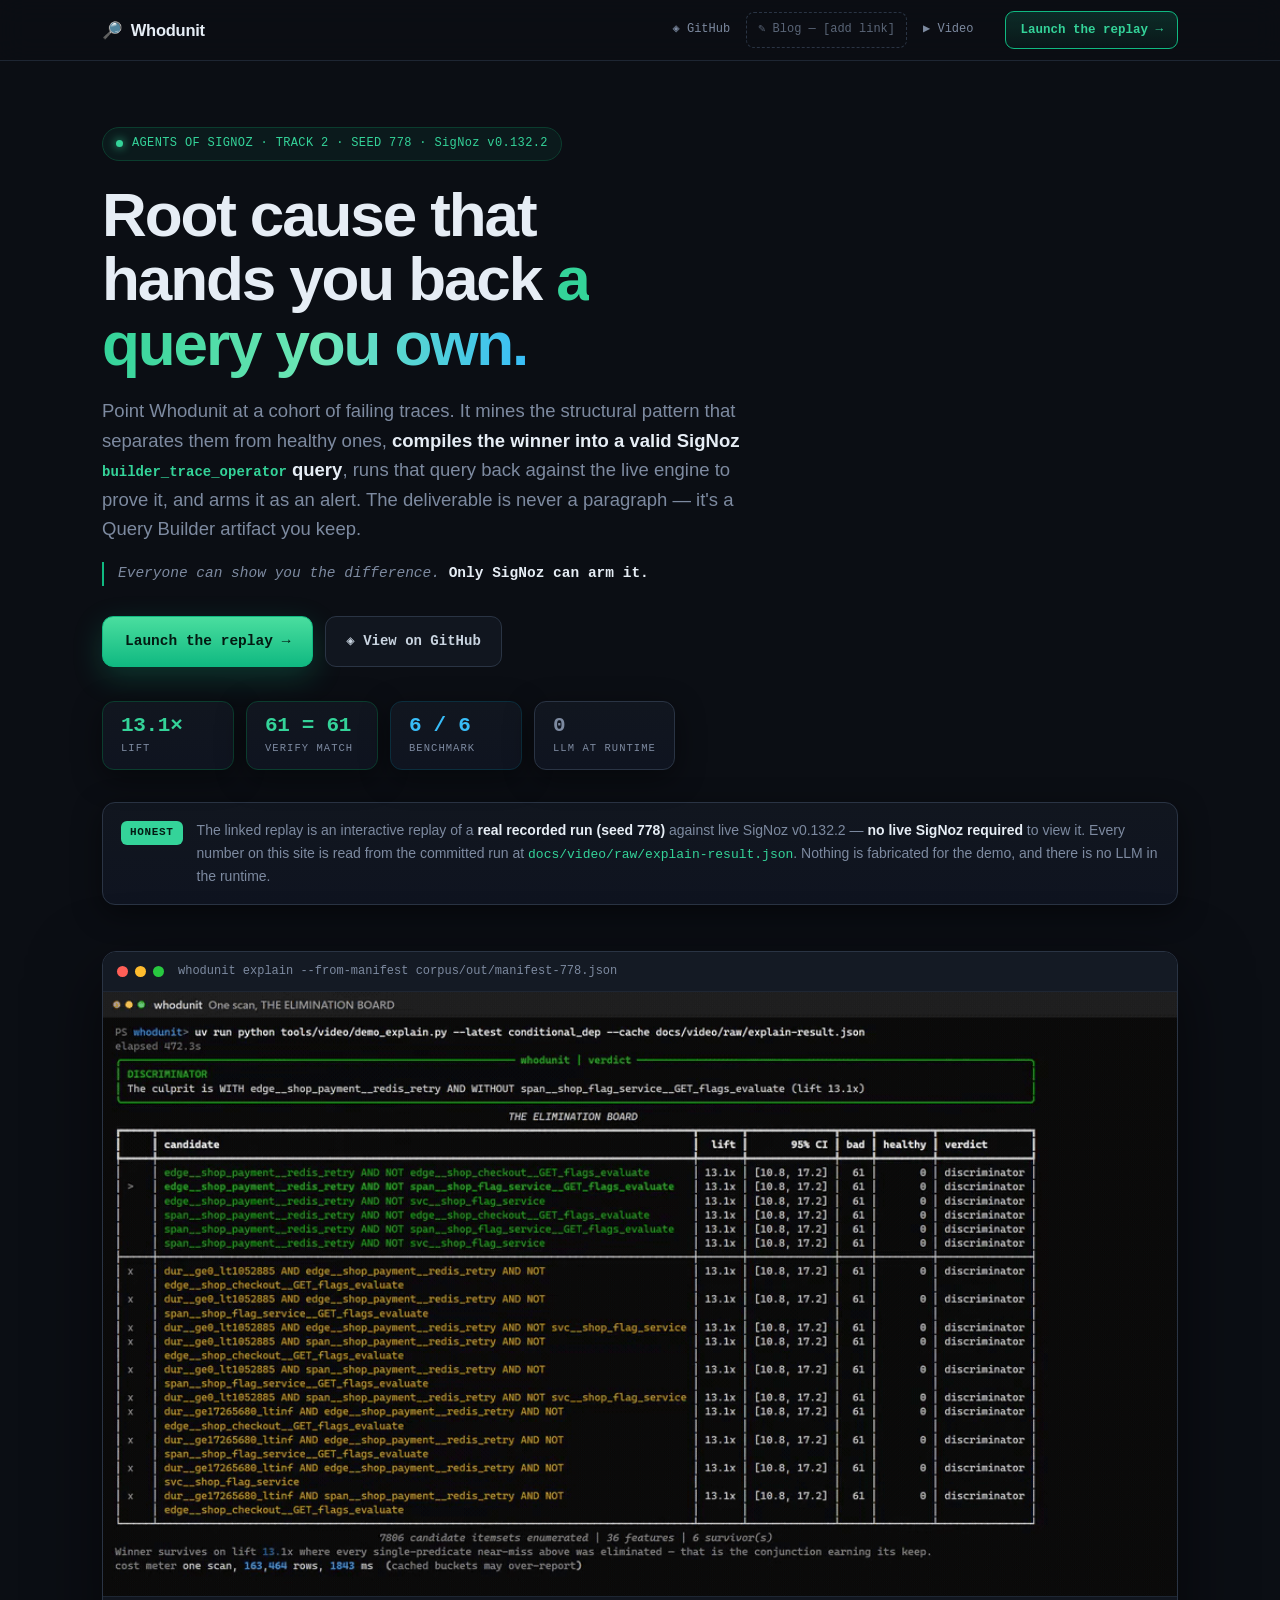
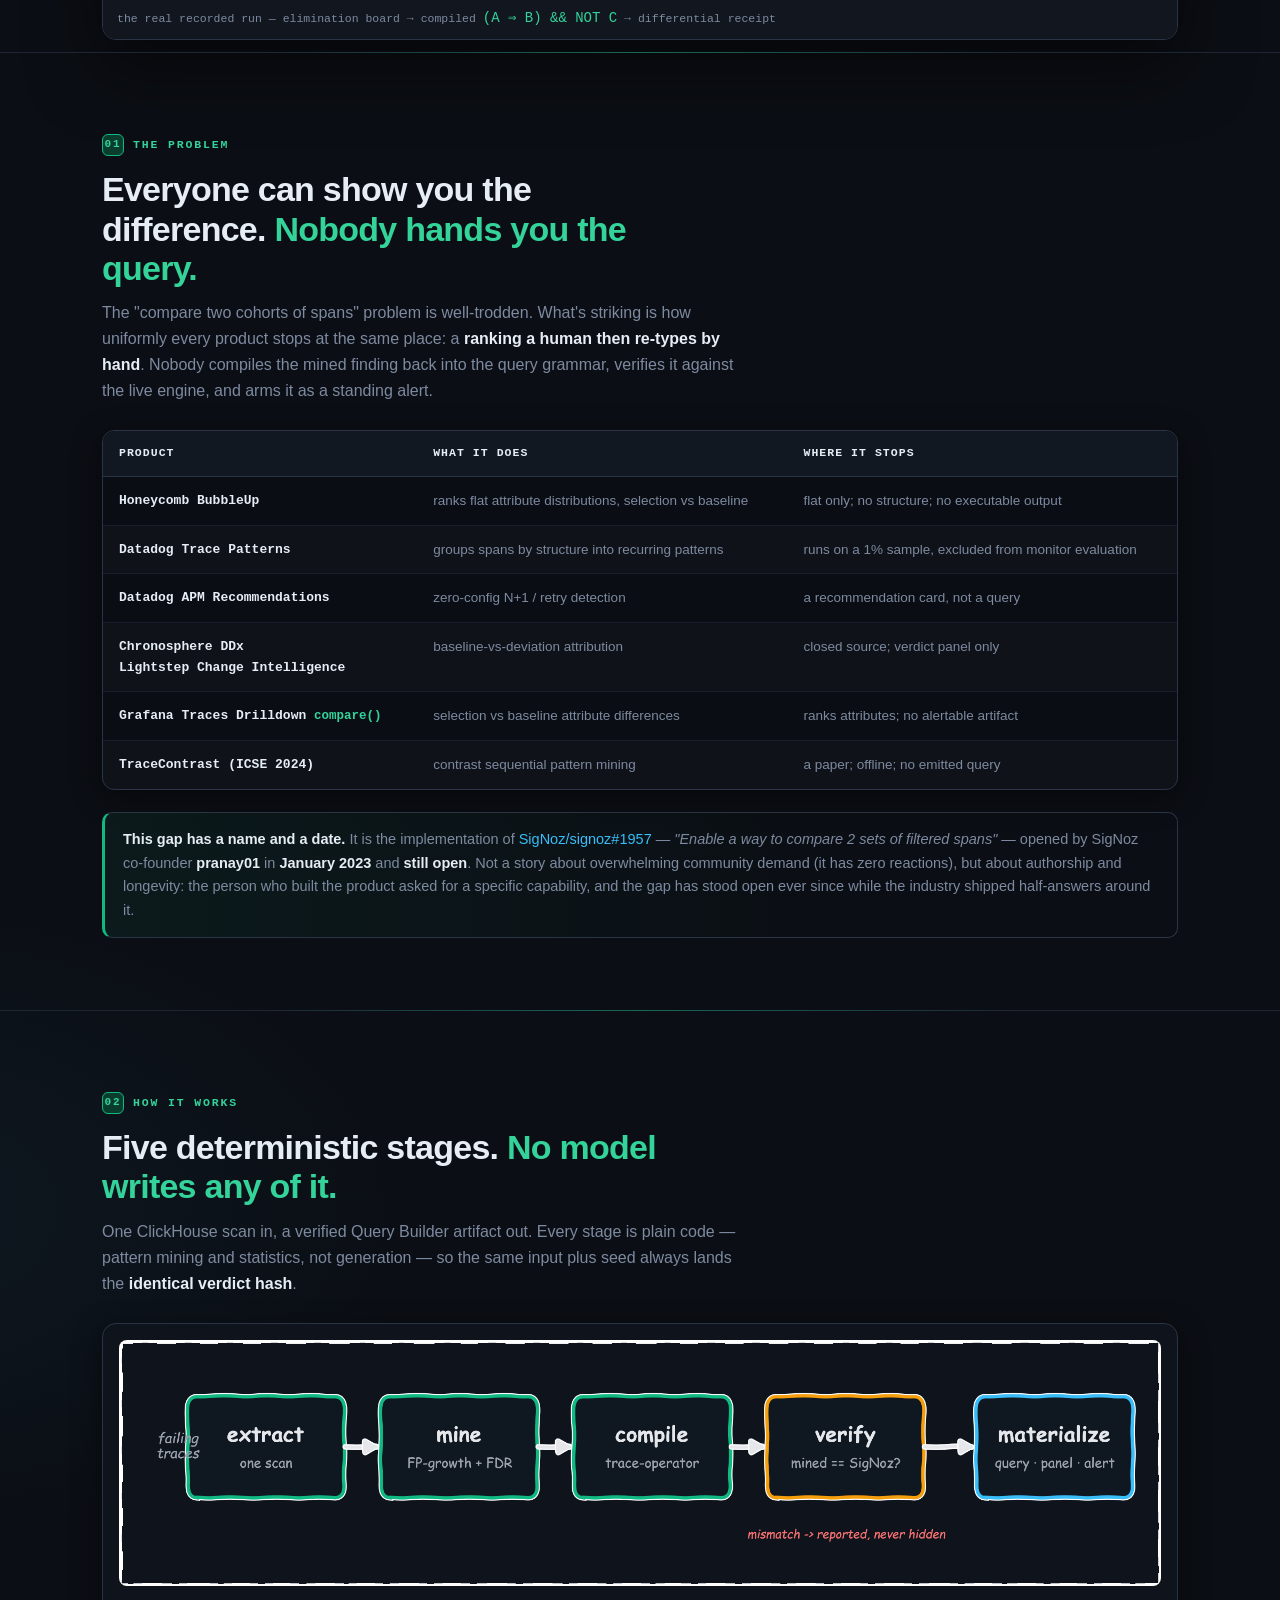
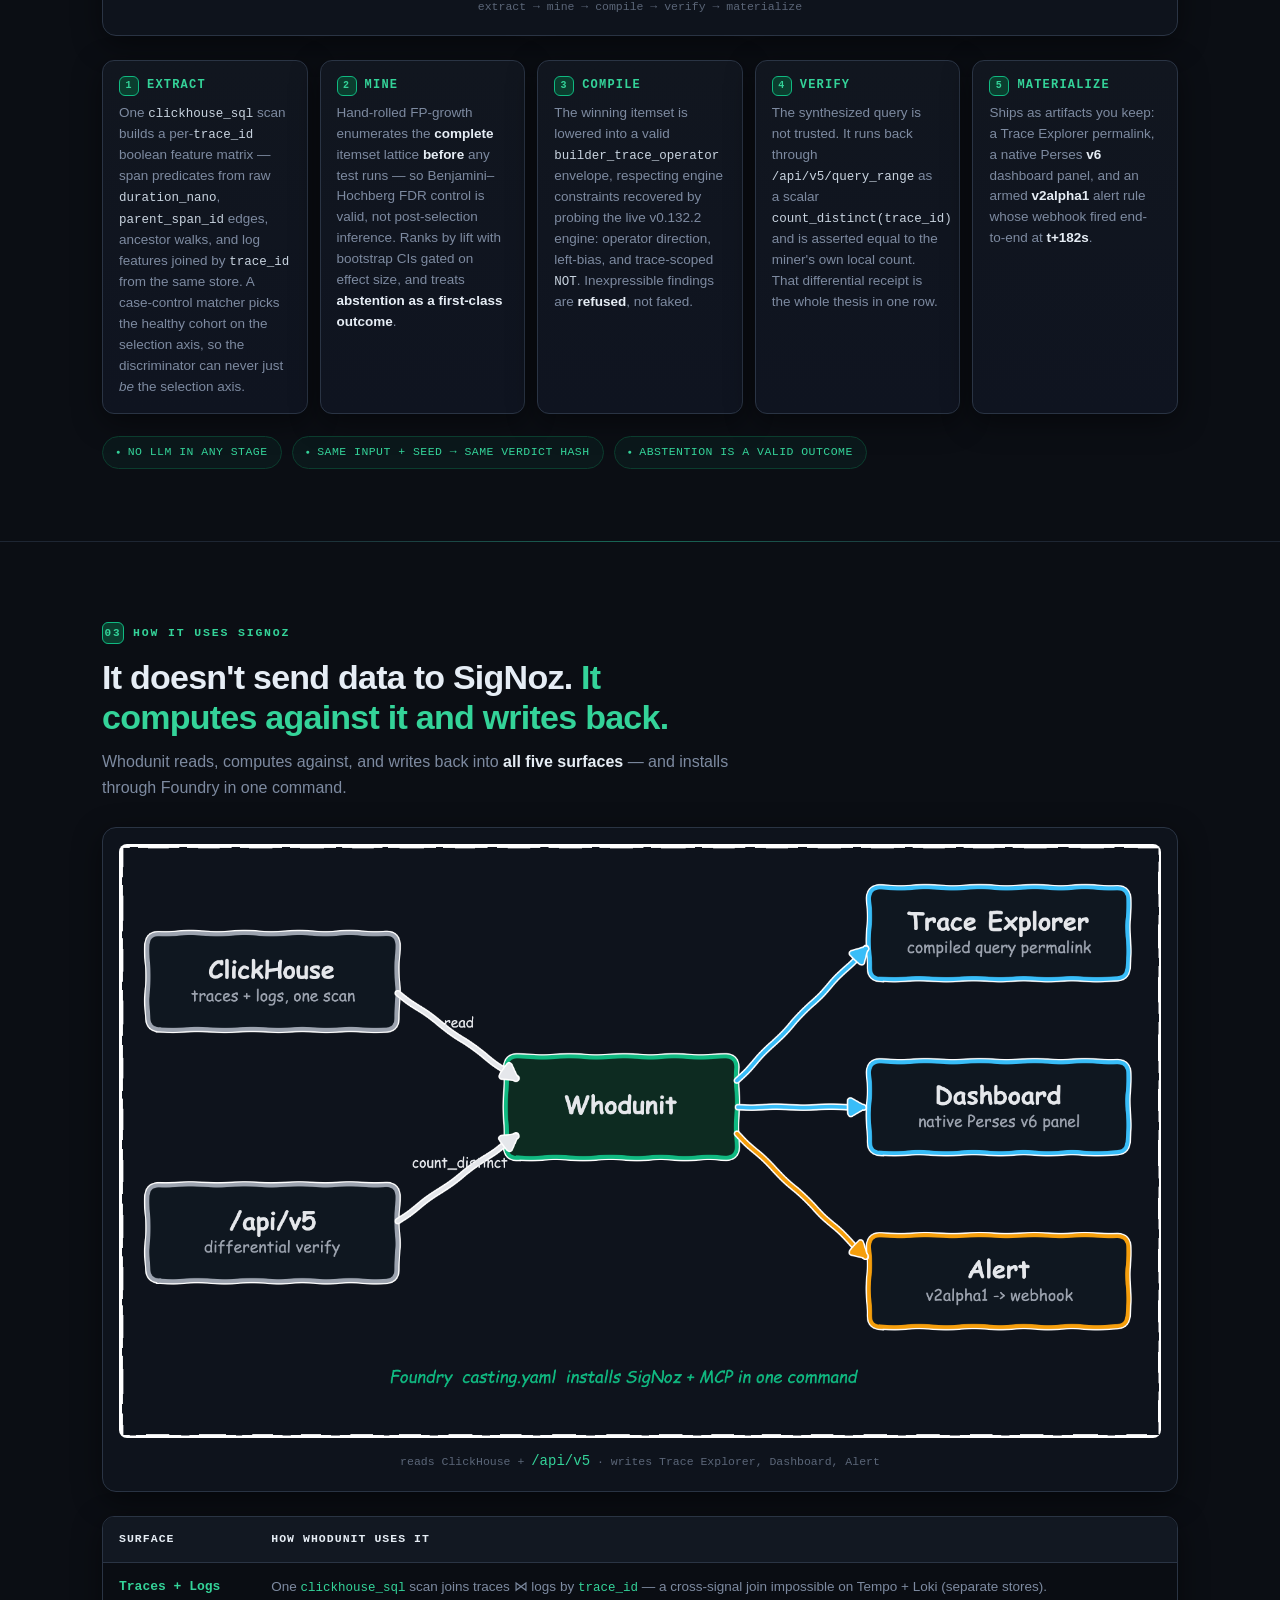
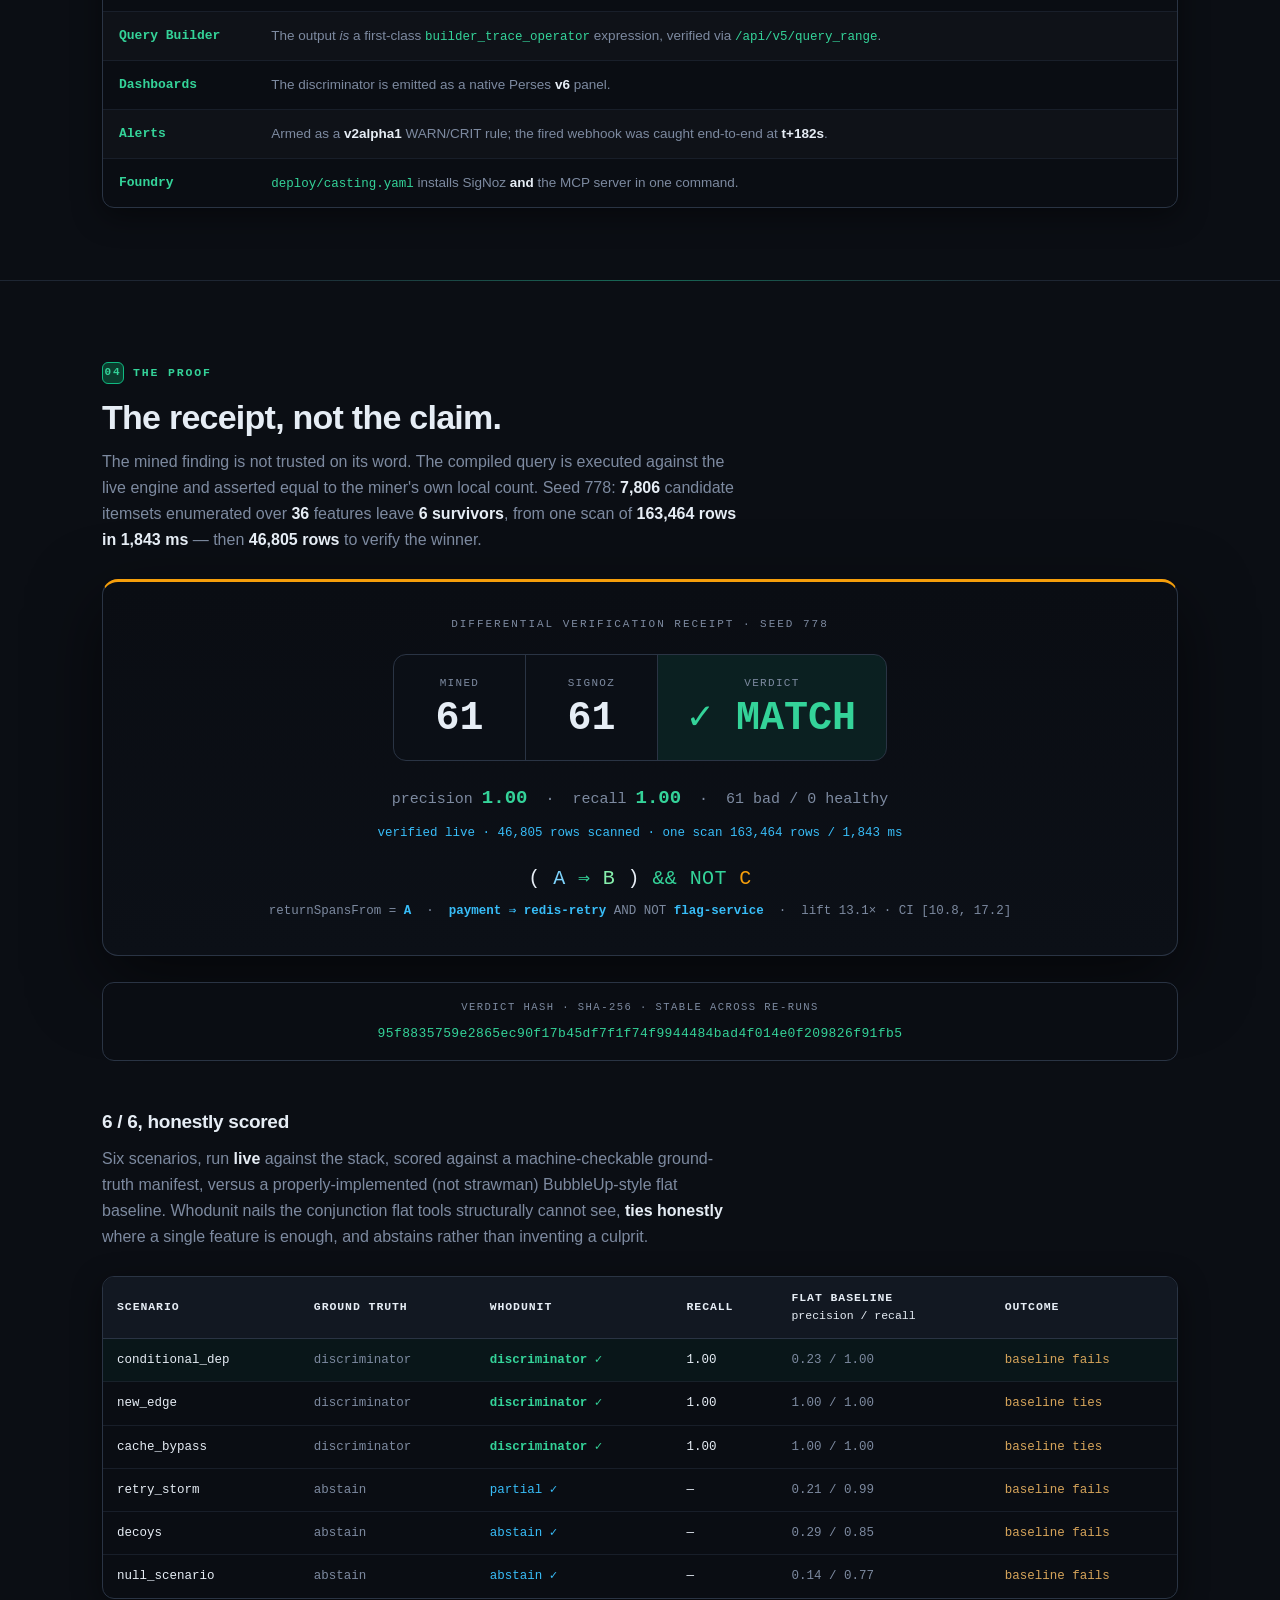
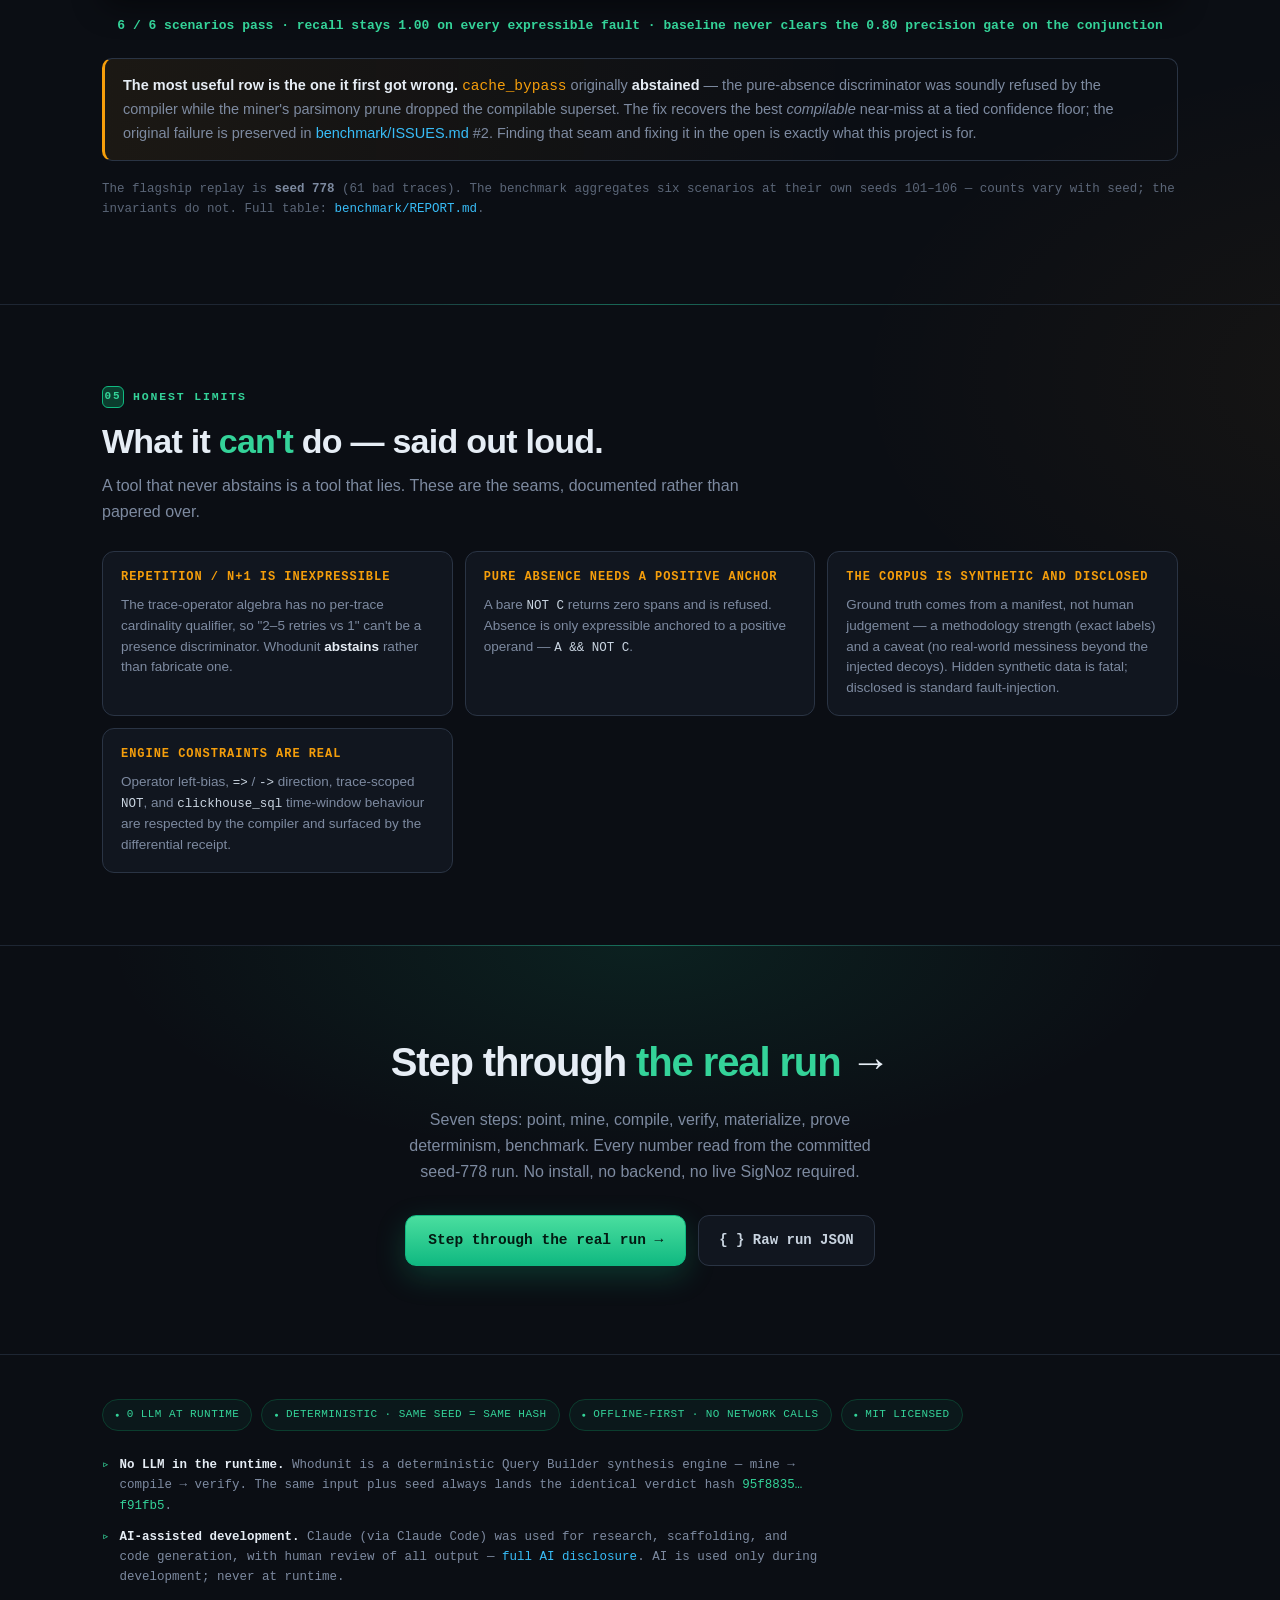
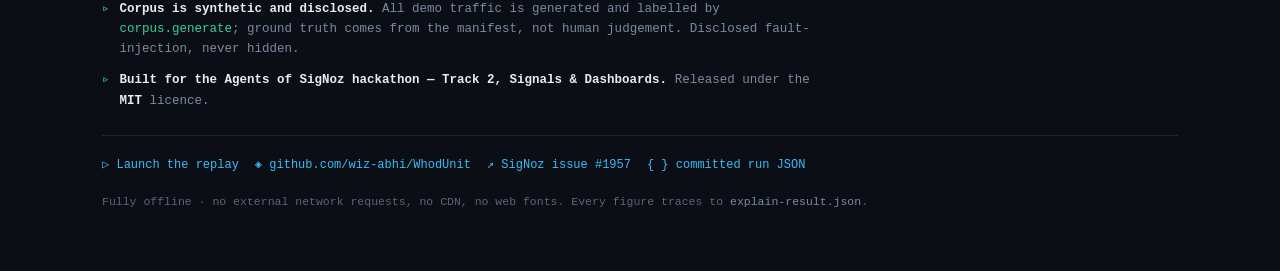
==== commit 043bcf1b: "links: wire the YouTube demo (youtu.be/myZlRwcpHIA) Replaces the placeholder chips in both replay pa" ====
--- a/replay/index.html
+++ b/replay/index.html
@@ -291,7 +291,7 @@
     <div class="navlinks">
       <a href="https://github.com/wiz-abhi/WhodUnit" target="_blank" rel="noopener">◈ GitHub</a>
       <span class="ph" title="Fill in after publishing">✎ Blog — [add link]</span>
-      <span class="ph" title="Fill in after uploading">▶ Video — [add link]</span>
+      <a href="https://youtu.be/myZlRwcpHIA" target="_blank" rel="noopener">▶ Video</a>
     </div>
     <a class="navcta" href="app.html">Launch the replay →</a>
   </div>
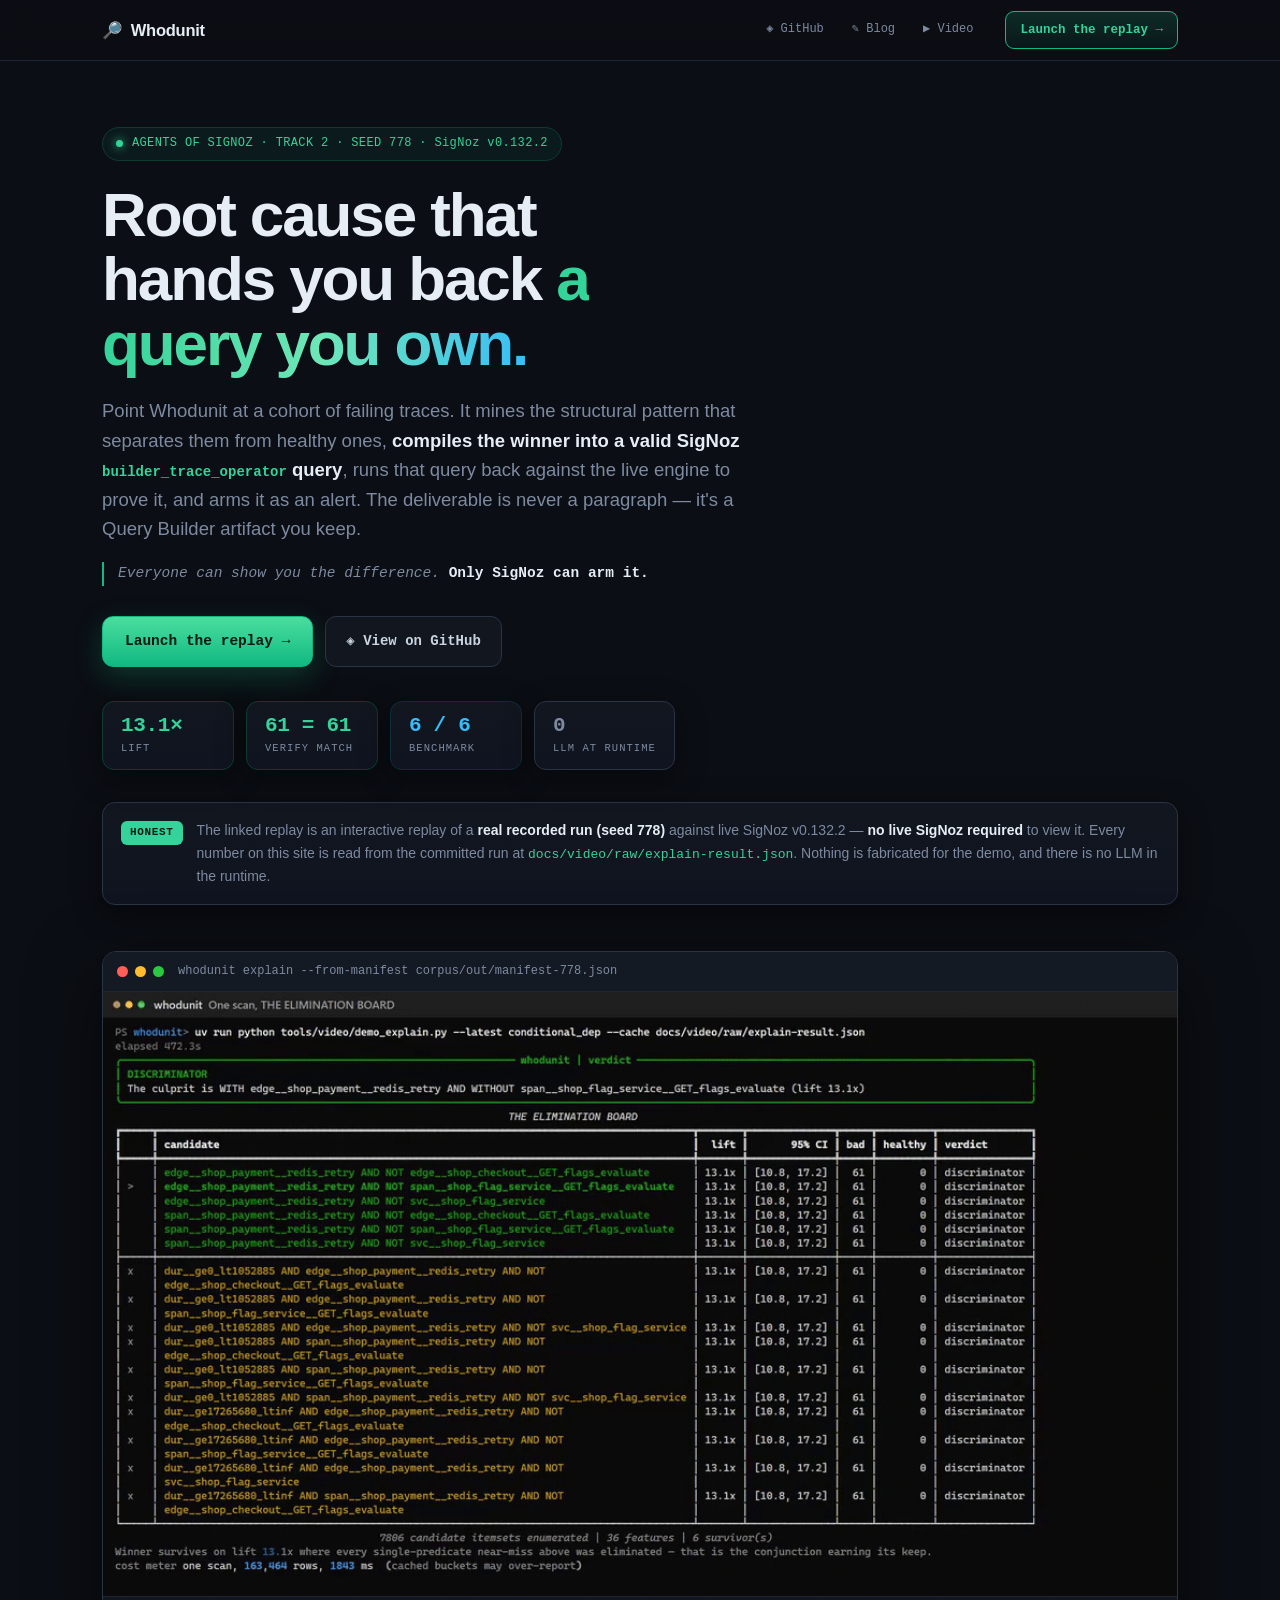
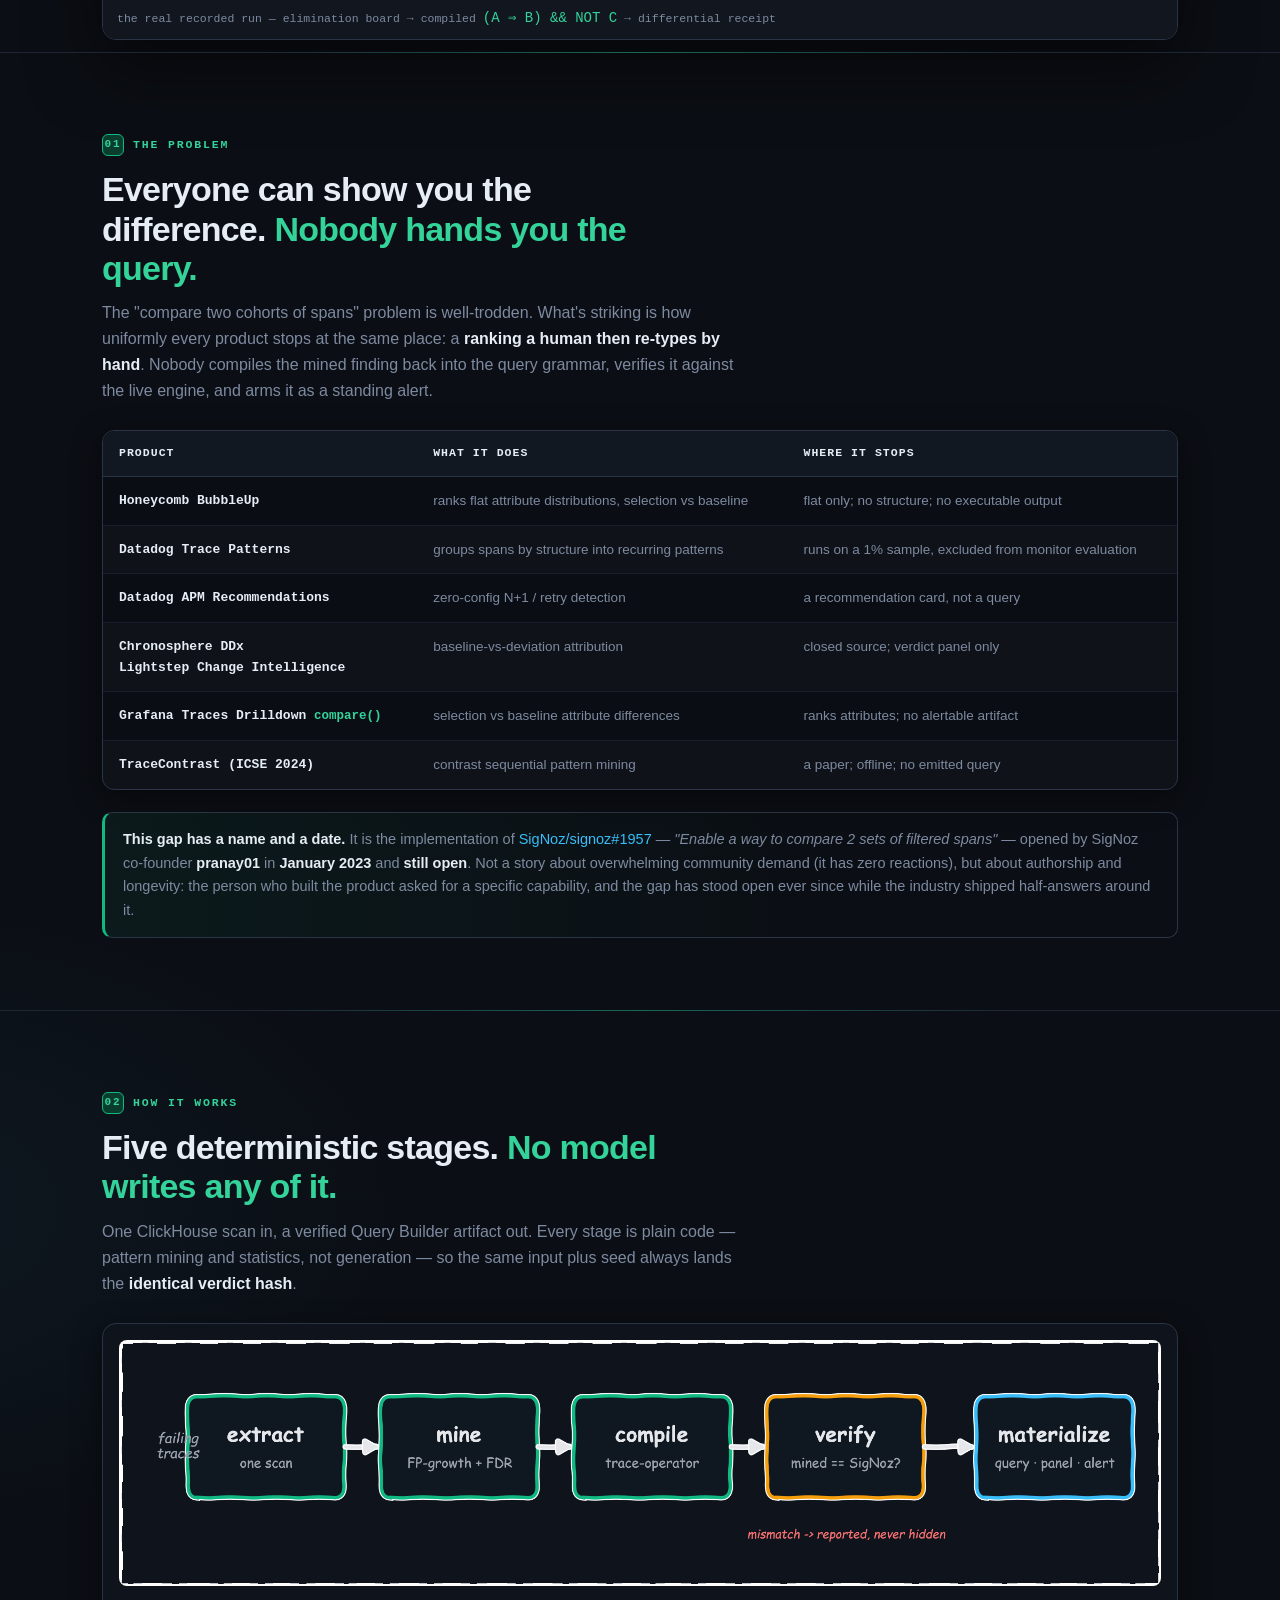
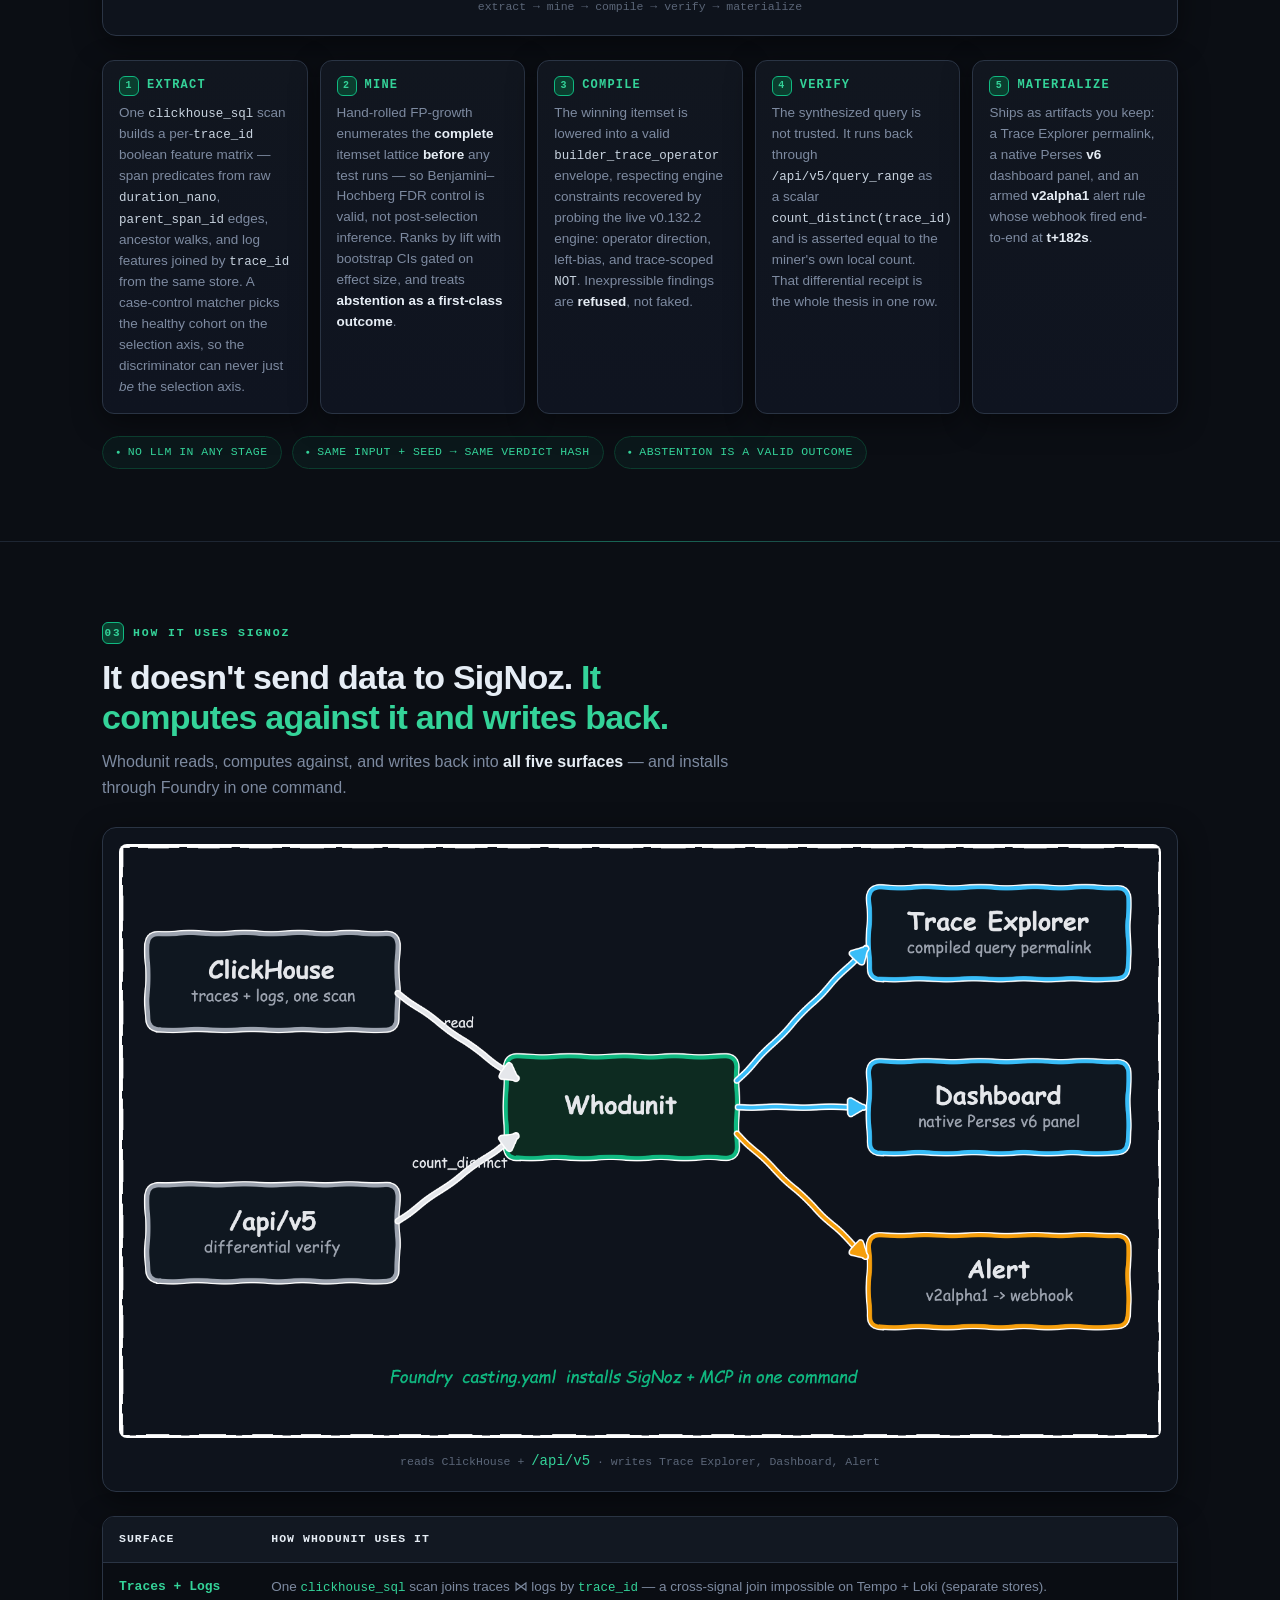
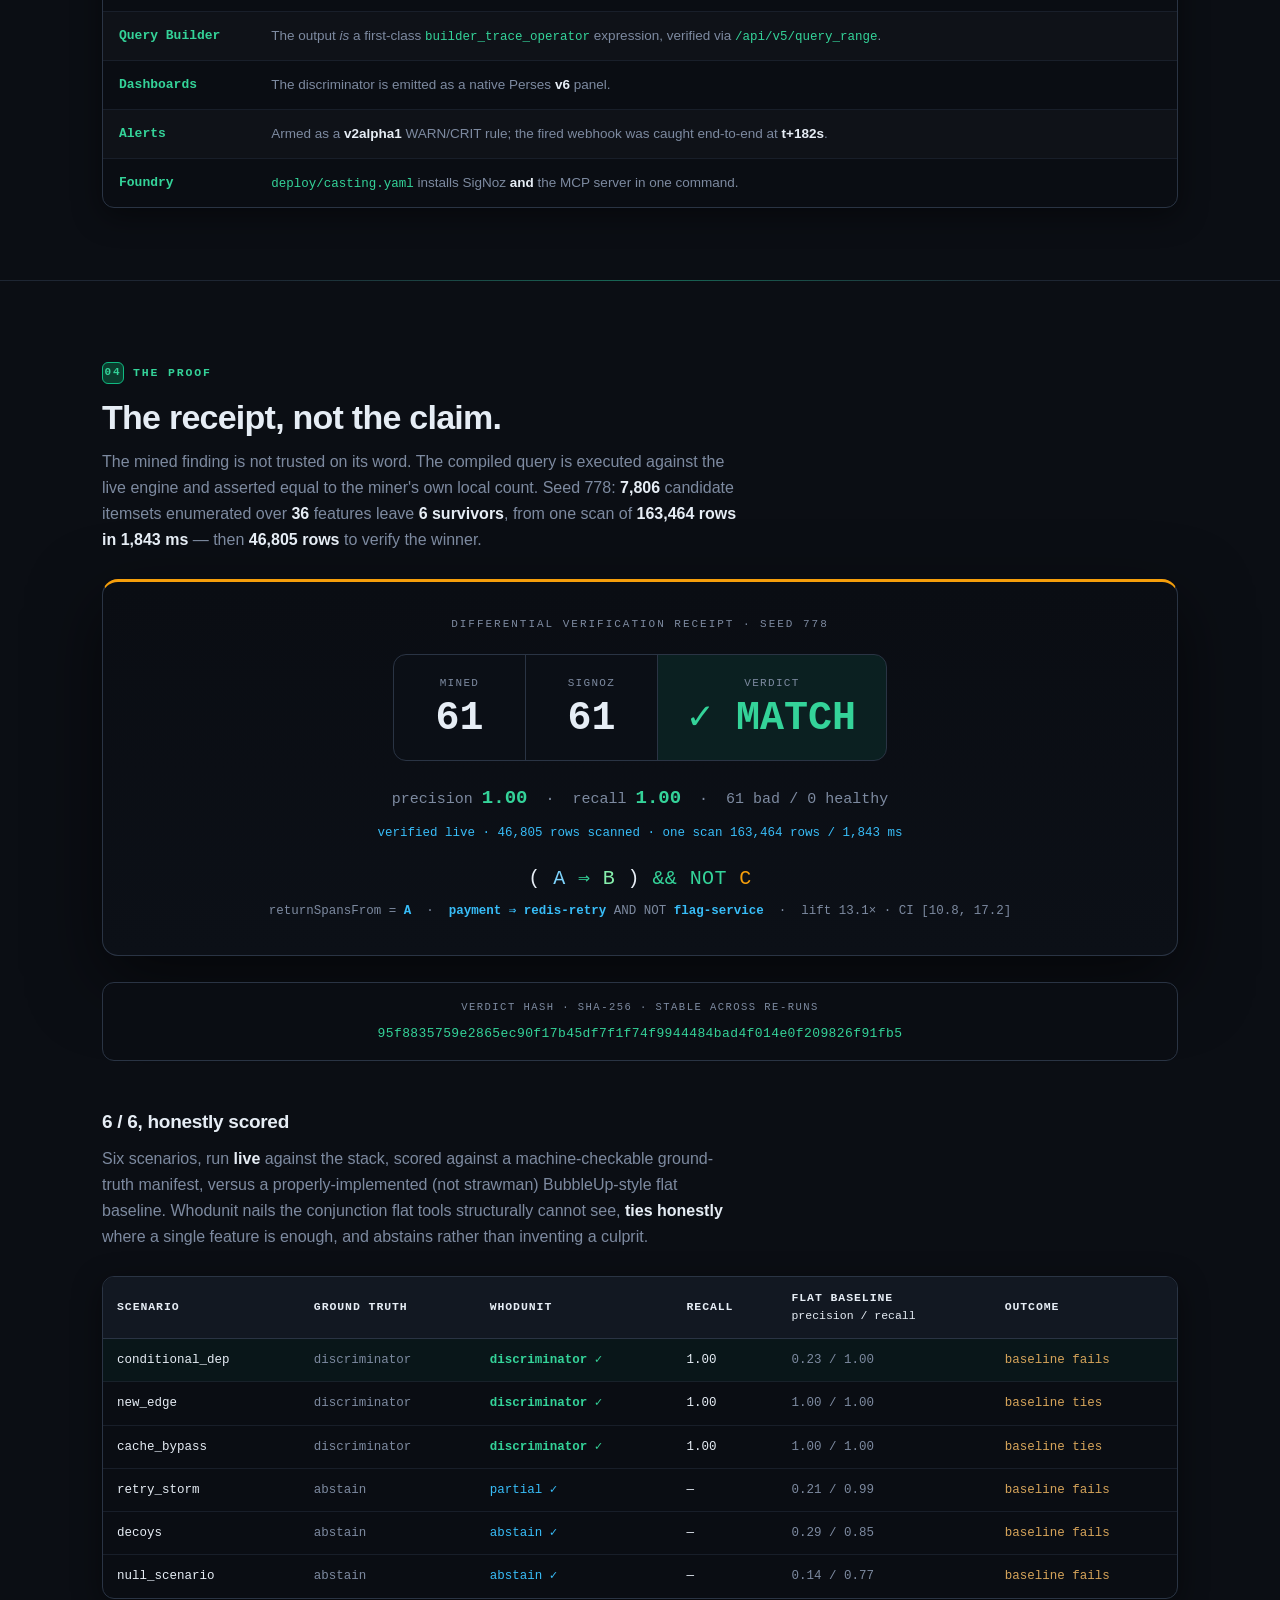
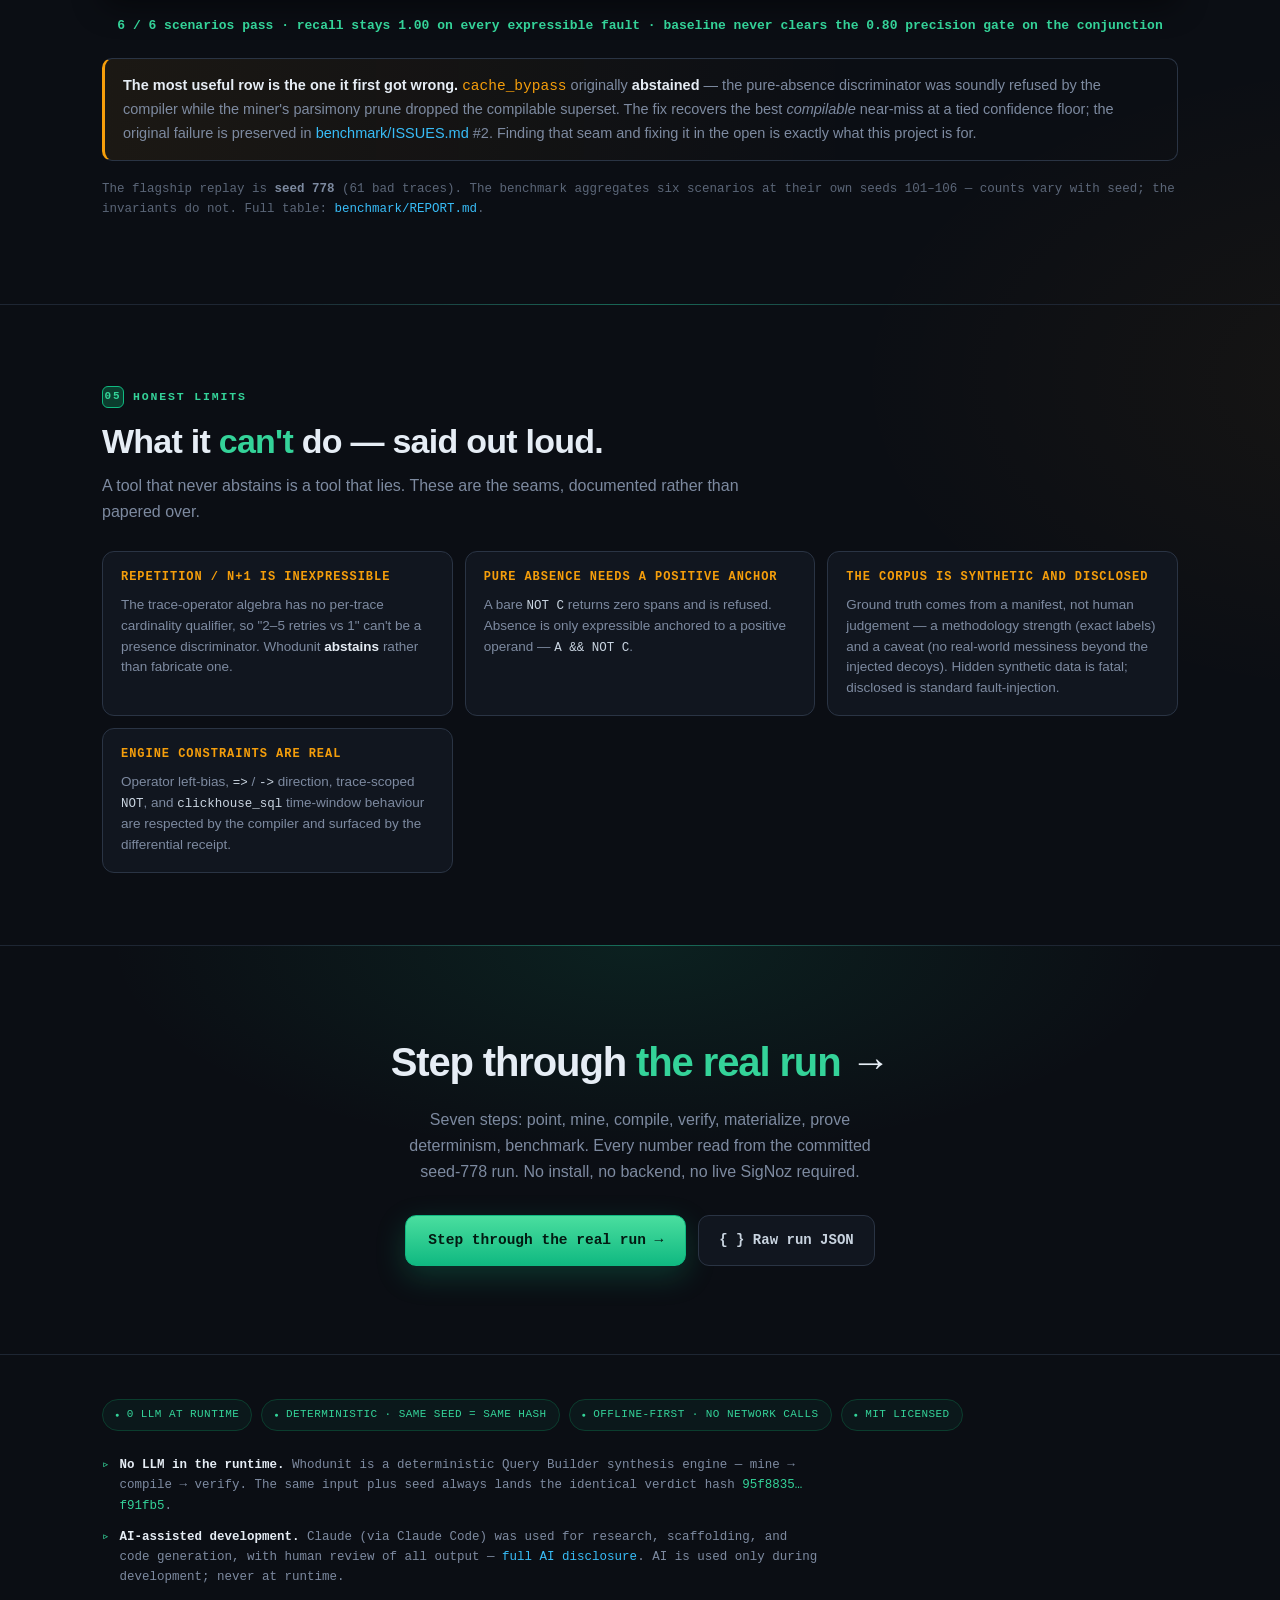
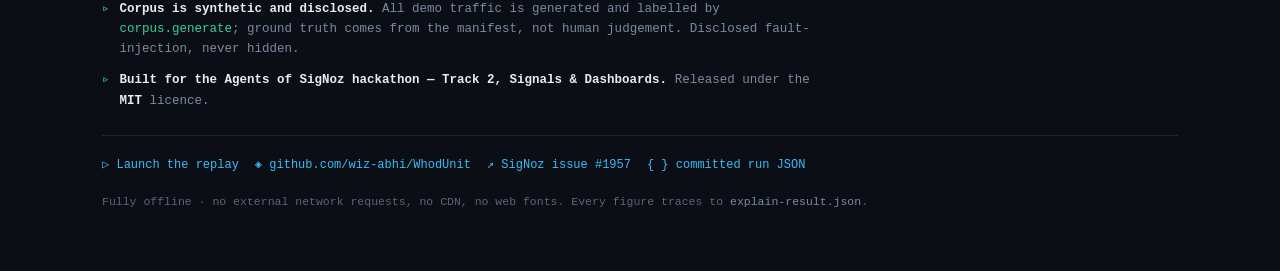
==== commit 19376822: "blog live: wire Medium link into replay pages; finalize form answers - Replace the two 'Blog — [add " ====
--- a/replay/index.html
+++ b/replay/index.html
@@ -290,7 +290,7 @@
     <span class="navspace"></span>
     <div class="navlinks">
       <a href="https://github.com/wiz-abhi/WhodUnit" target="_blank" rel="noopener">◈ GitHub</a>
-      <span class="ph" title="Fill in after publishing">✎ Blog — [add link]</span>
+      <a href="https://medium.com/@abhishekg8318/whodunit-compiling-a-root-cause-finding-back-into-a-signoz-query-you-own-d83bece7f422" target="_blank" rel="noopener">✎ Blog</a>
       <a href="https://youtu.be/myZlRwcpHIA" target="_blank" rel="noopener">▶ Video</a>
     </div>
     <a class="navcta" href="app.html">Launch the replay →</a>
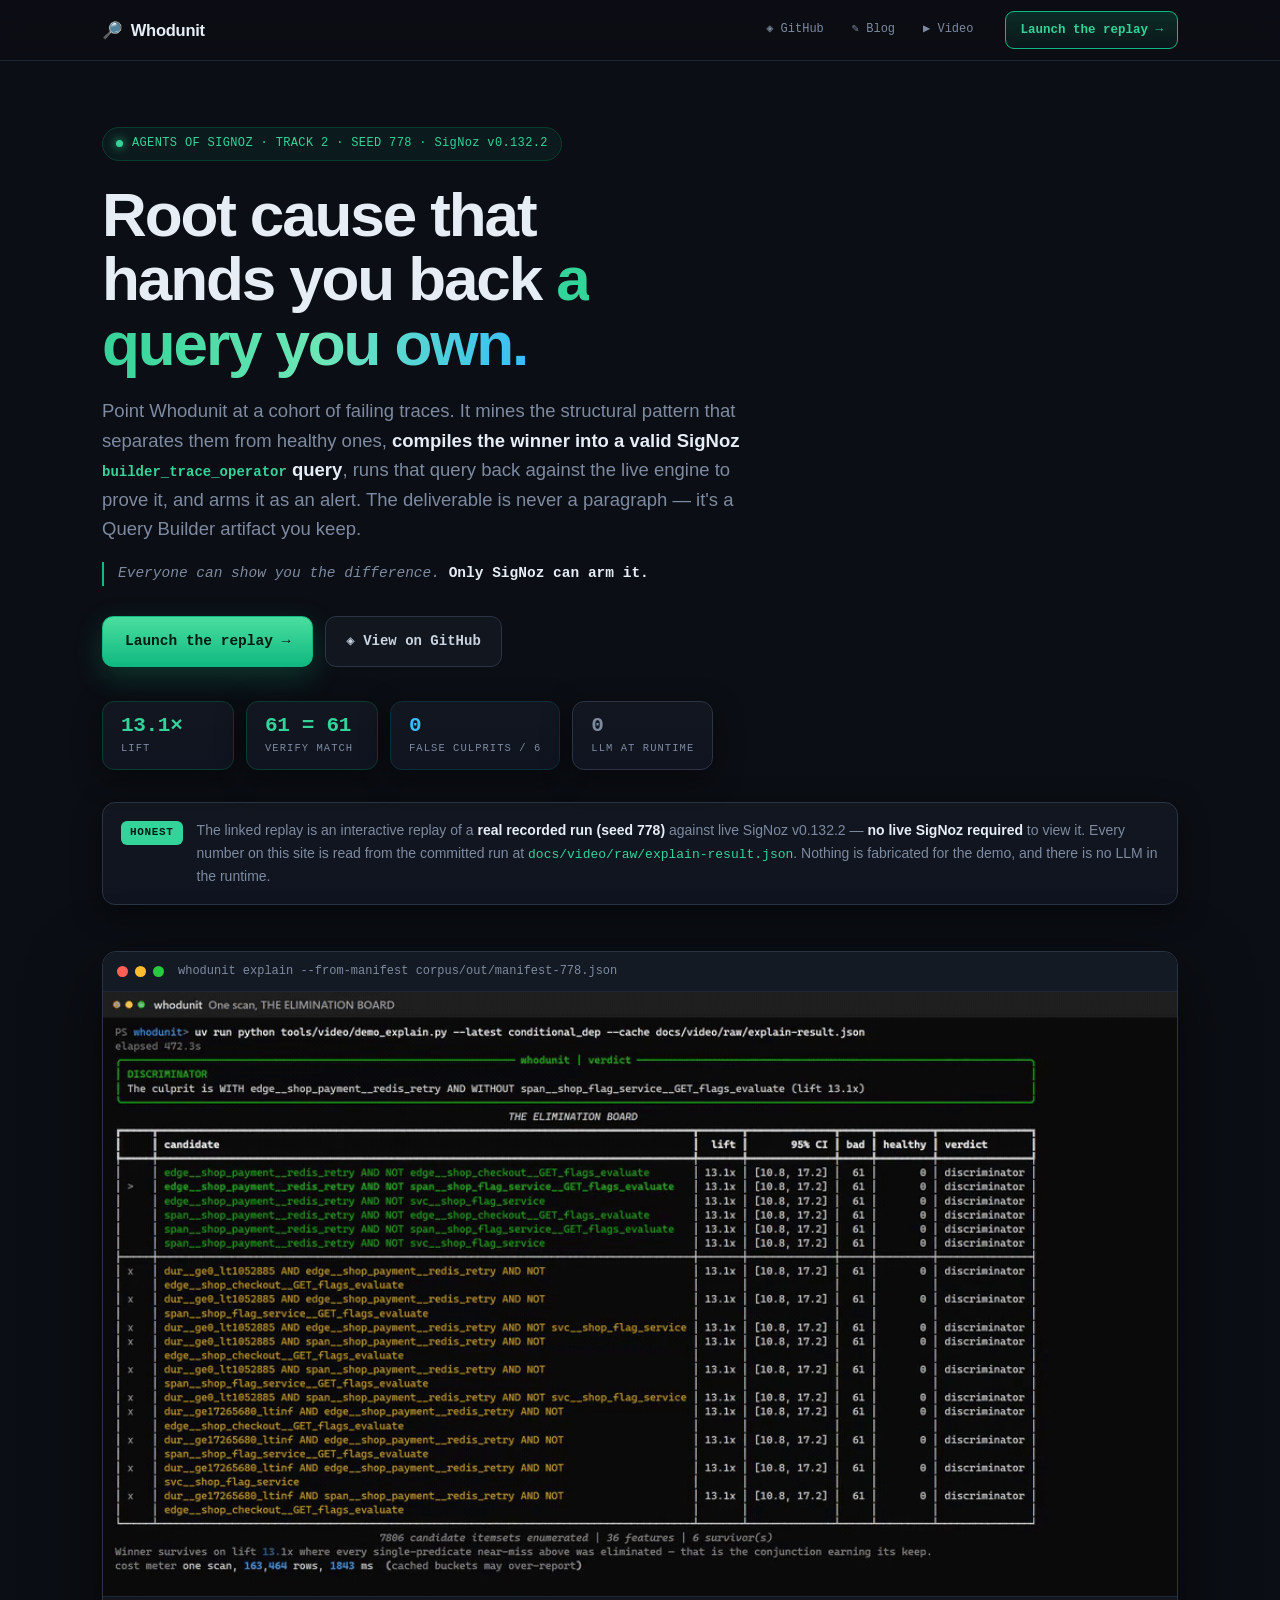
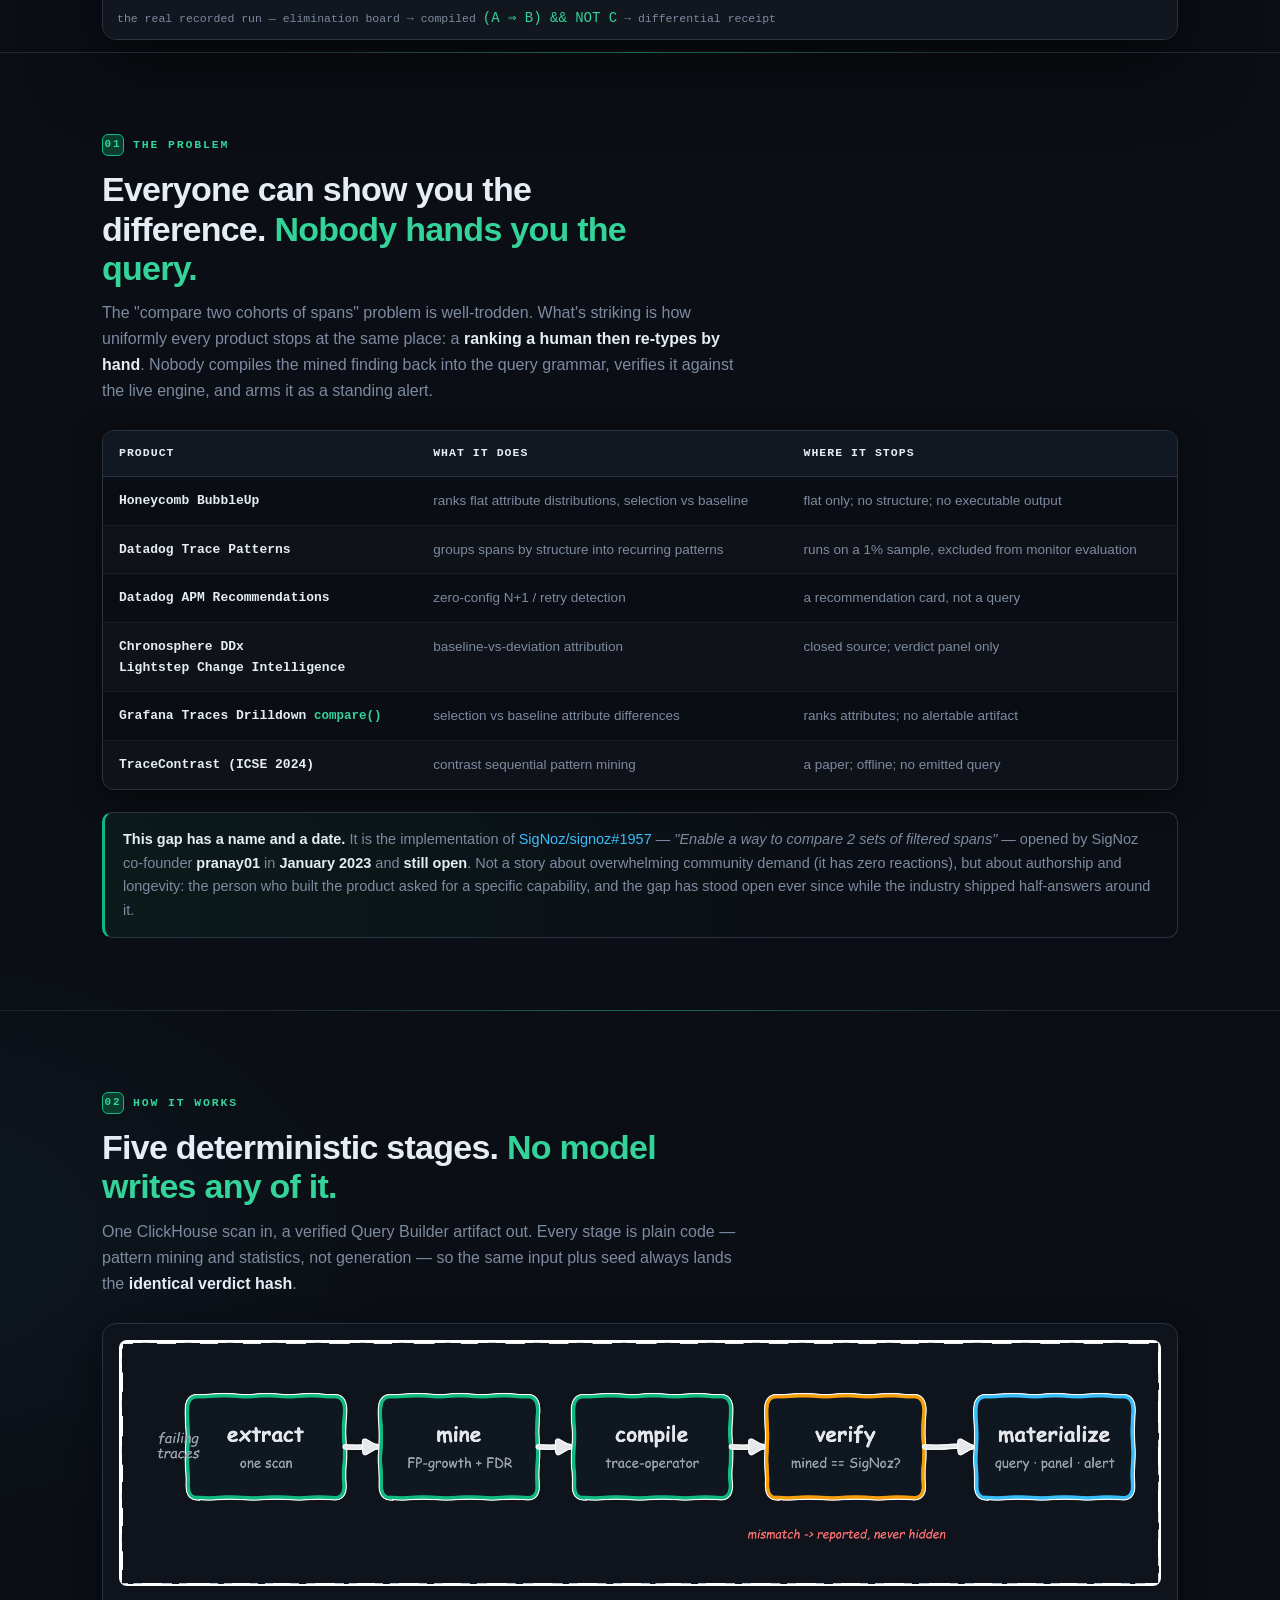
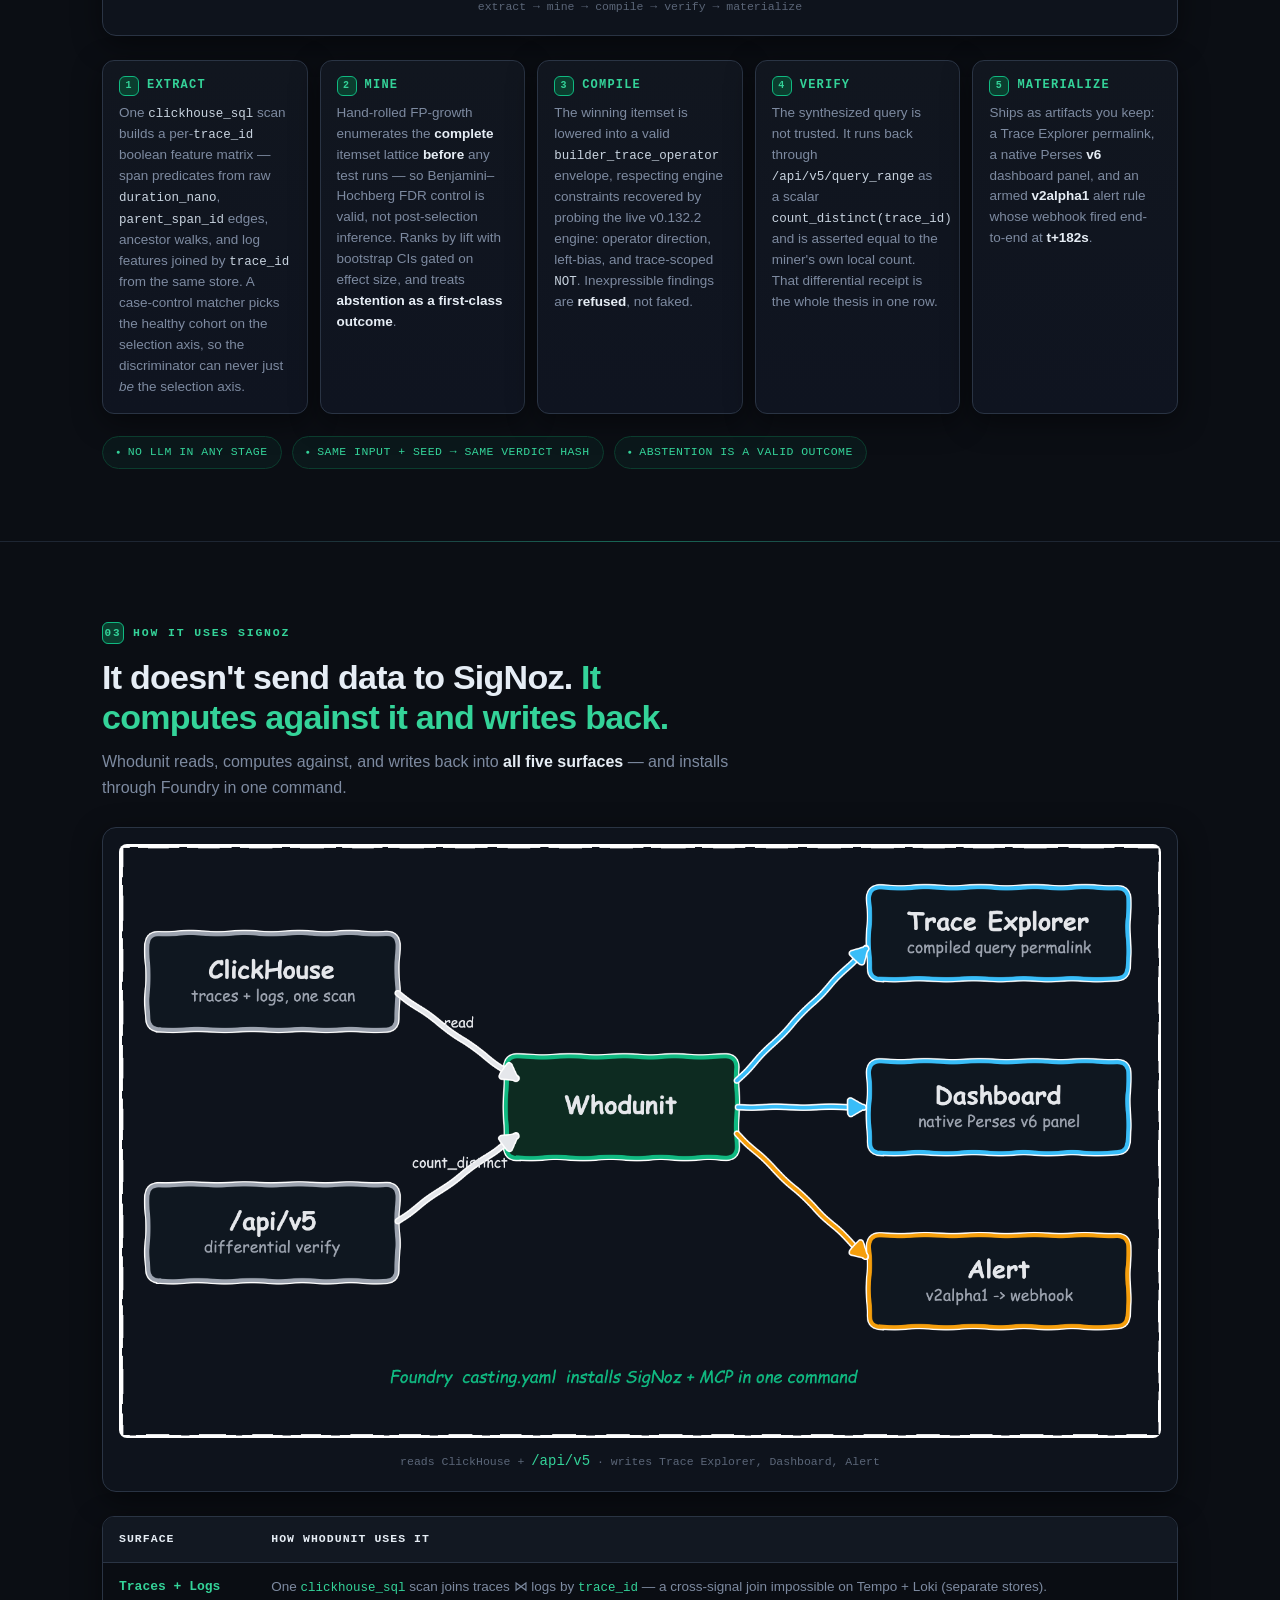
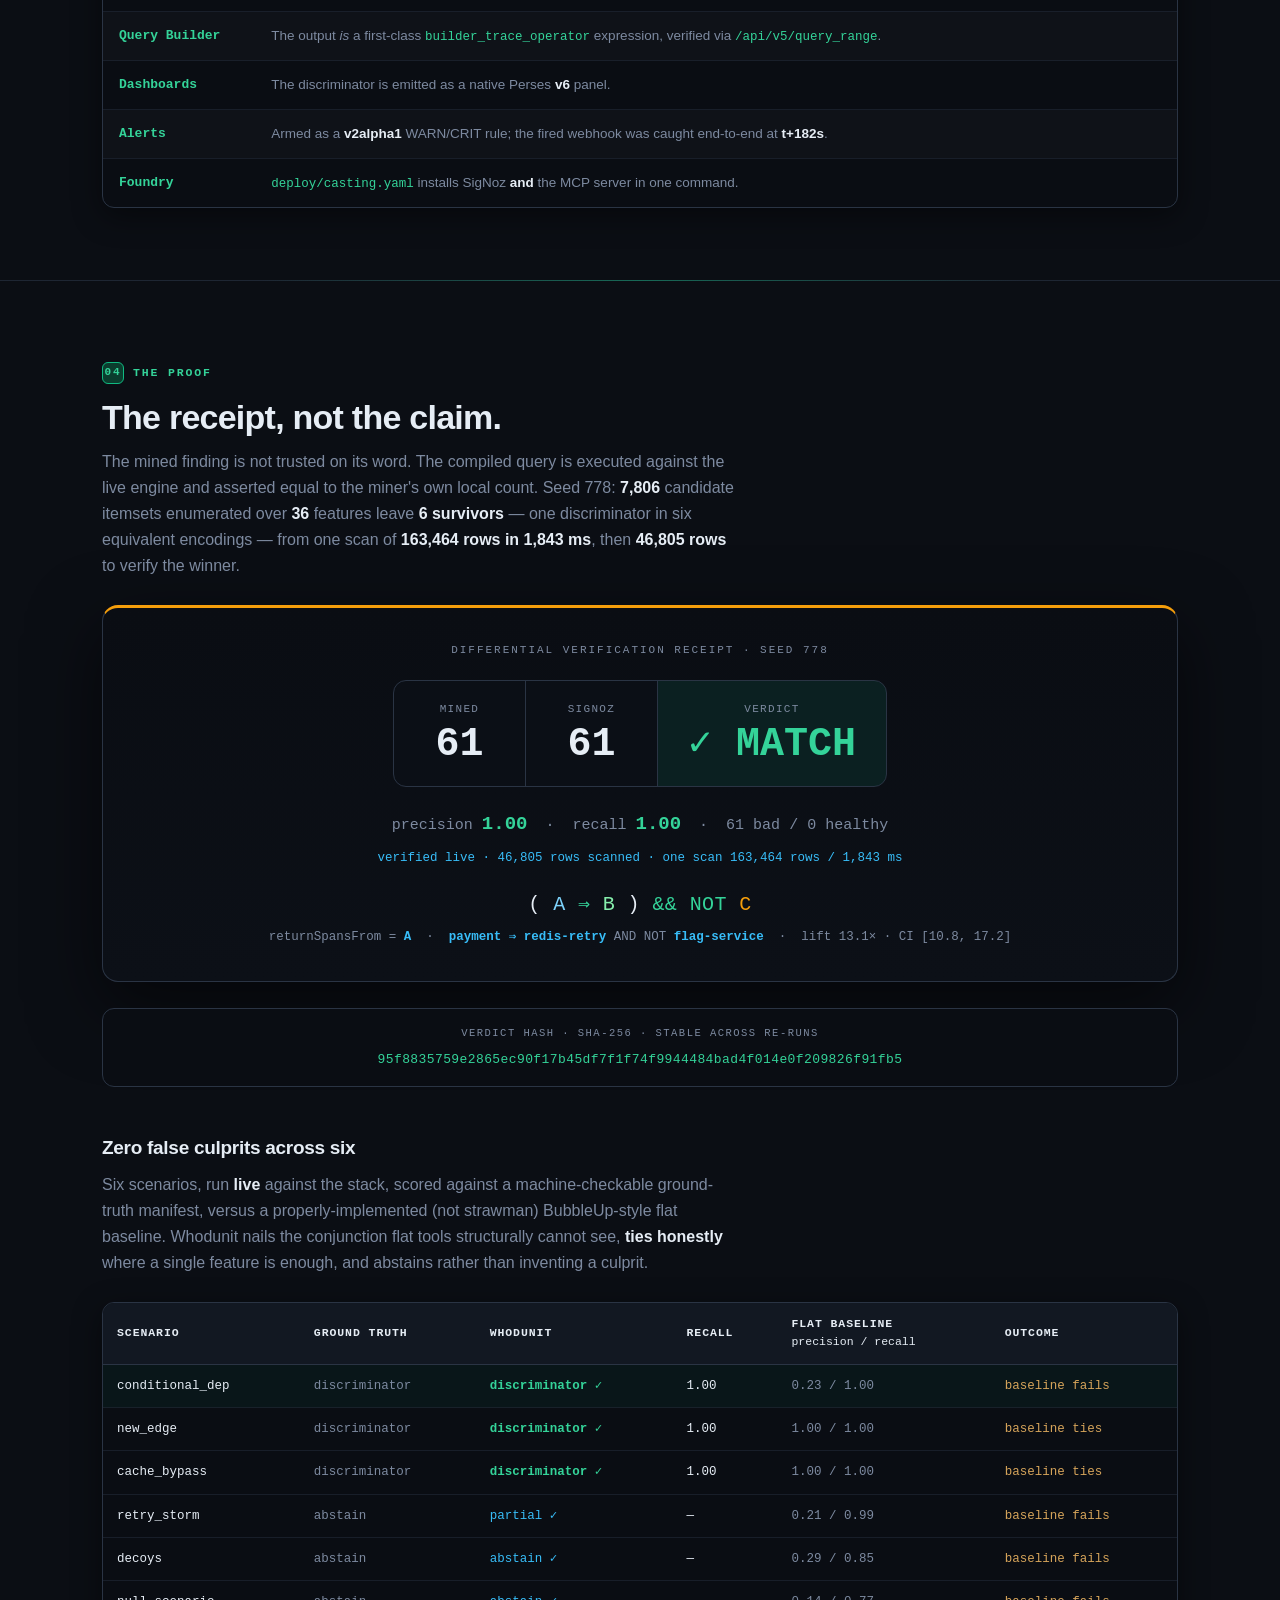
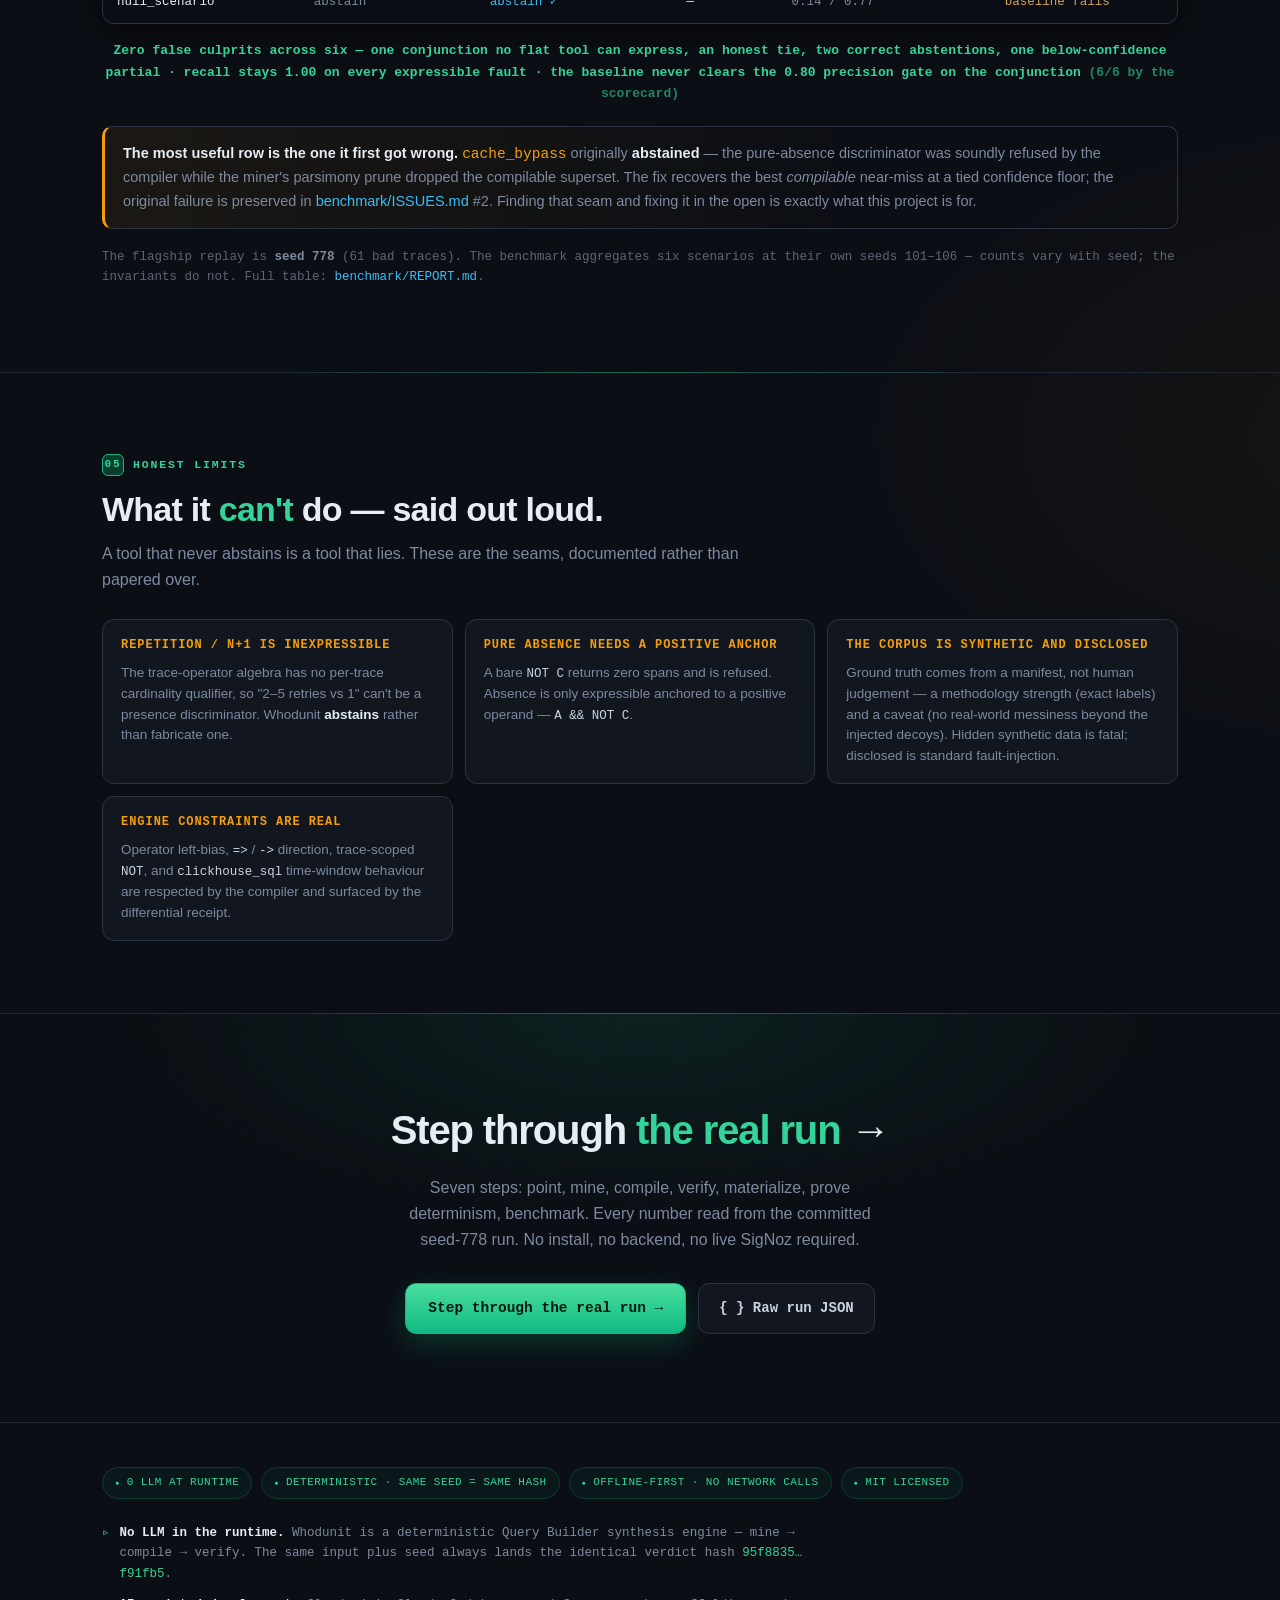
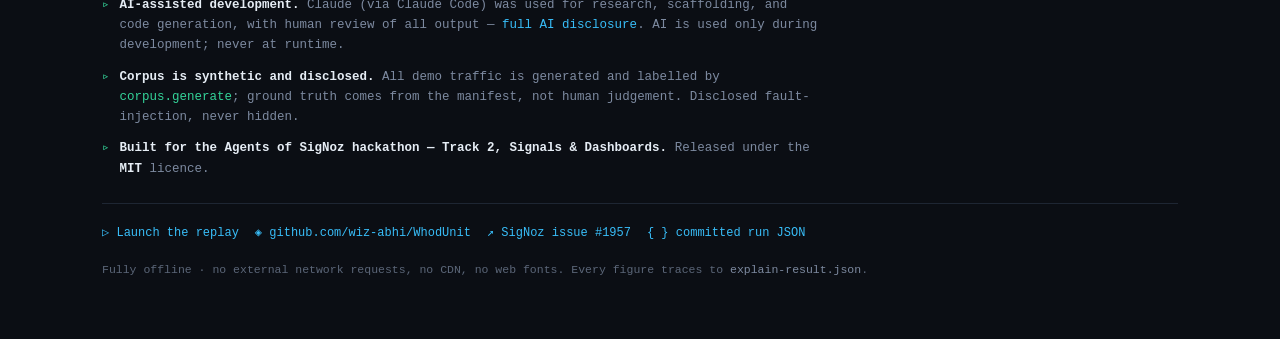
==== commit 0b61d544: "replay: reframe '6/6' to 'zero false culprits across six'; caption survivors Match the README/blog h" ====
--- a/replay/index.html
+++ b/replay/index.html
@@ -322,7 +322,7 @@
     <div class="chips">
       <div class="chip c-green"><span class="cv">13.1×</span><span class="cl">lift</span></div>
       <div class="chip c-green"><span class="cv">61 = 61</span><span class="cl">verify match</span></div>
-      <div class="chip c-blue"><span class="cv">6 / 6</span><span class="cl">benchmark</span></div>
+      <div class="chip c-blue"><span class="cv">0</span><span class="cl">false culprits / 6</span></div>
       <div class="chip c-dim"><span class="cv">0</span><span class="cl">LLM at runtime</span></div>
     </div>
 
@@ -469,8 +469,8 @@
     <h2 class="sec wide">The receipt, not the claim.</h2>
     <p class="sub">The mined finding is not trusted on its word. The compiled query is executed against the live
       engine and asserted equal to the miner's own local count. Seed 778: <b>7,806</b> candidate itemsets
-      enumerated over <b>36</b> features leave <b>6 survivors</b>, from one scan of <b>163,464 rows in 1,843 ms</b>
-      — then <b>46,805 rows</b> to verify the winner.</p>
+      enumerated over <b>36</b> features leave <b>6 survivors</b> — one discriminator in six equivalent
+      encodings — from one scan of <b>163,464 rows in 1,843 ms</b>, then <b>46,805 rows</b> to verify the winner.</p>
 
     <div class="receipt">
       <div class="rlab">differential verification receipt · seed 778</div>
@@ -490,7 +490,7 @@
       <div class="hv">95f8835759e2865ec90f17b45df7f1f74f9944484bad4f014e0f209826f91fb5</div>
     </div>
 
-    <h3 style="font-size:19px;color:var(--ink2);margin:46px 0 8px;letter-spacing:-.015em;">6 / 6, honestly scored</h3>
+    <h3 style="font-size:19px;color:var(--ink2);margin:46px 0 8px;letter-spacing:-.015em;">Zero false culprits across six</h3>
     <p class="sub">Six scenarios, run <b>live</b> against the stack, scored against a machine-checkable
       ground-truth manifest, versus a properly-implemented (not strawman) BubbleUp-style flat baseline.
       Whodunit nails the conjunction flat tools structurally cannot see, <b>ties honestly</b> where a single
@@ -509,7 +509,7 @@
         </tbody>
       </table>
     </div>
-    <div class="bench-tot">6 / 6 scenarios pass · recall stays 1.00 on every expressible fault · baseline never clears the 0.80 precision gate on the conjunction</div>
+    <div class="bench-tot"><b>Zero false culprits across six</b> — one conjunction no flat tool can express, an honest tie, two correct abstentions, one below-confidence partial · recall stays 1.00 on every expressible fault · the baseline never clears the 0.80 precision gate on the conjunction <span style="opacity:.6">(6/6 by the scorecard)</span></div>
 
     <div class="callout amber">
       <b>The most useful row is the one it first got wrong.</b> <code style="font-family:var(--mono);color:var(--amber-b)">cache_bypass</code>
